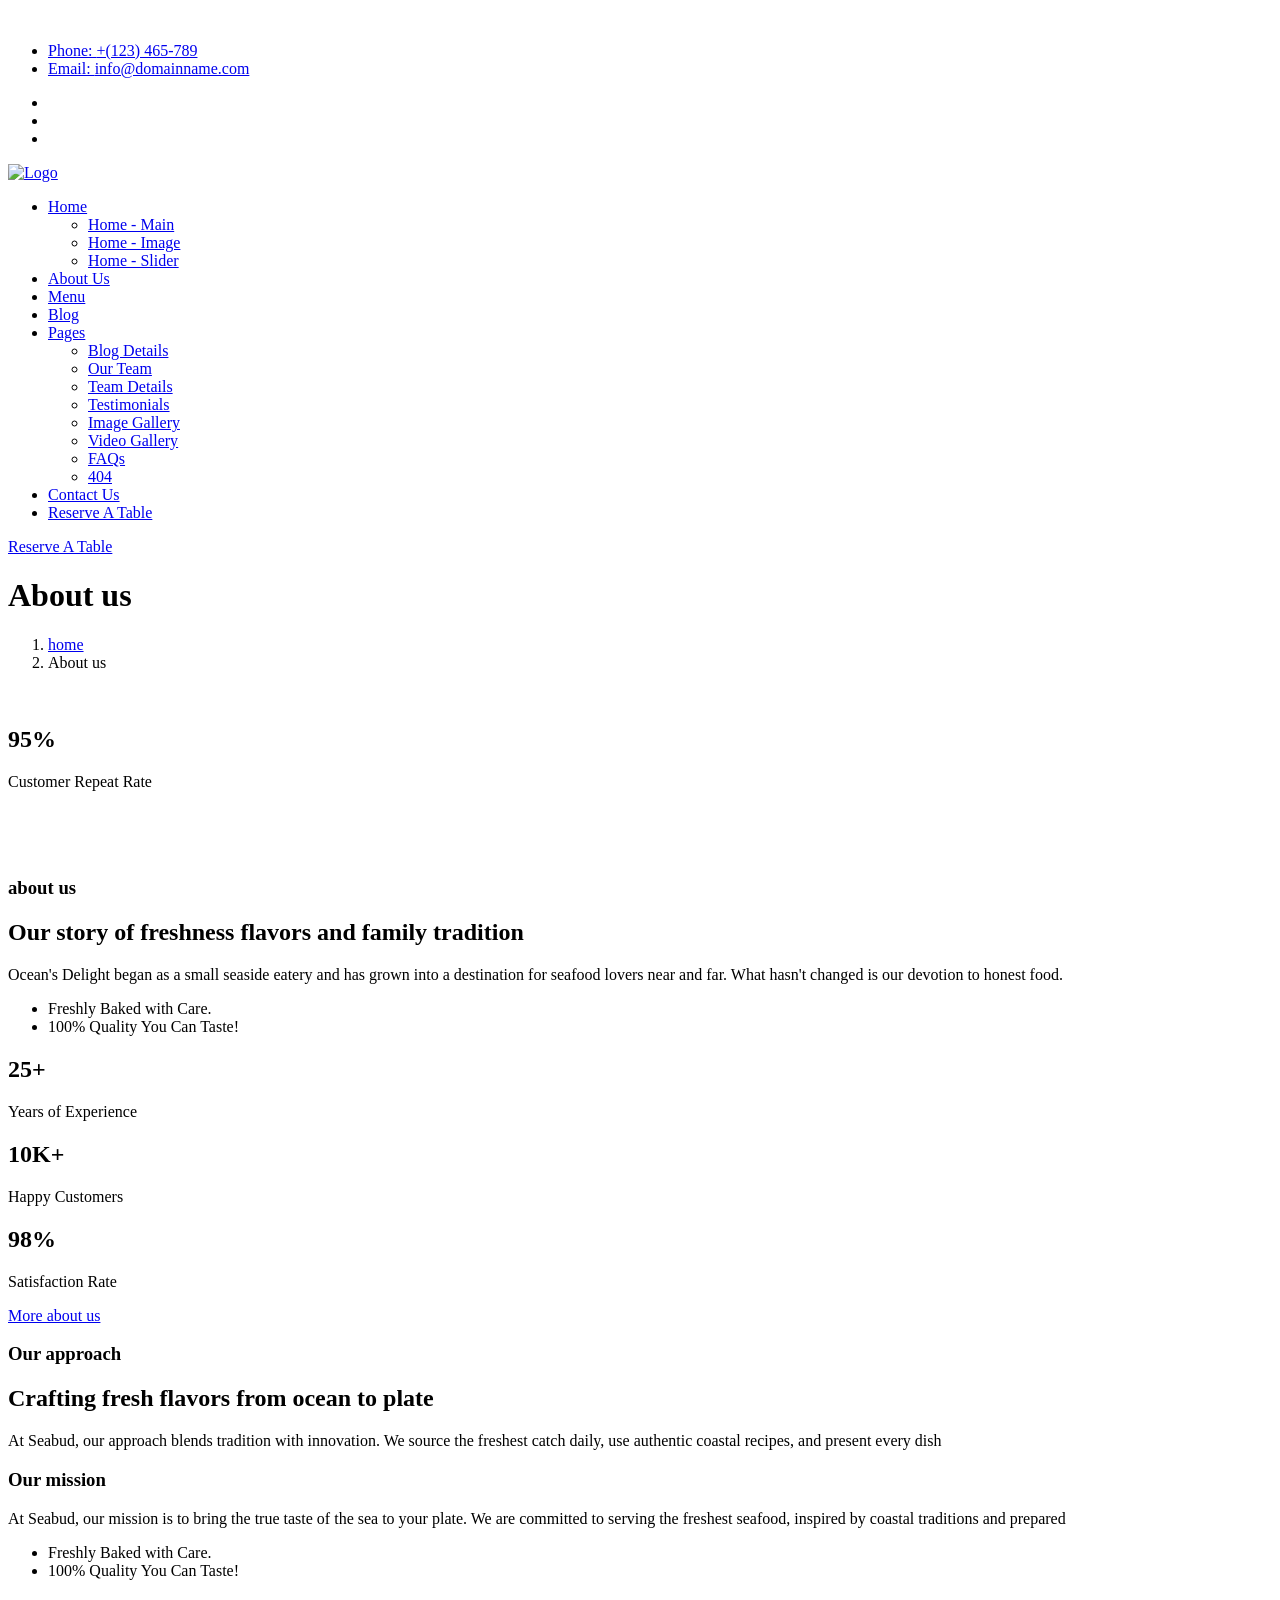
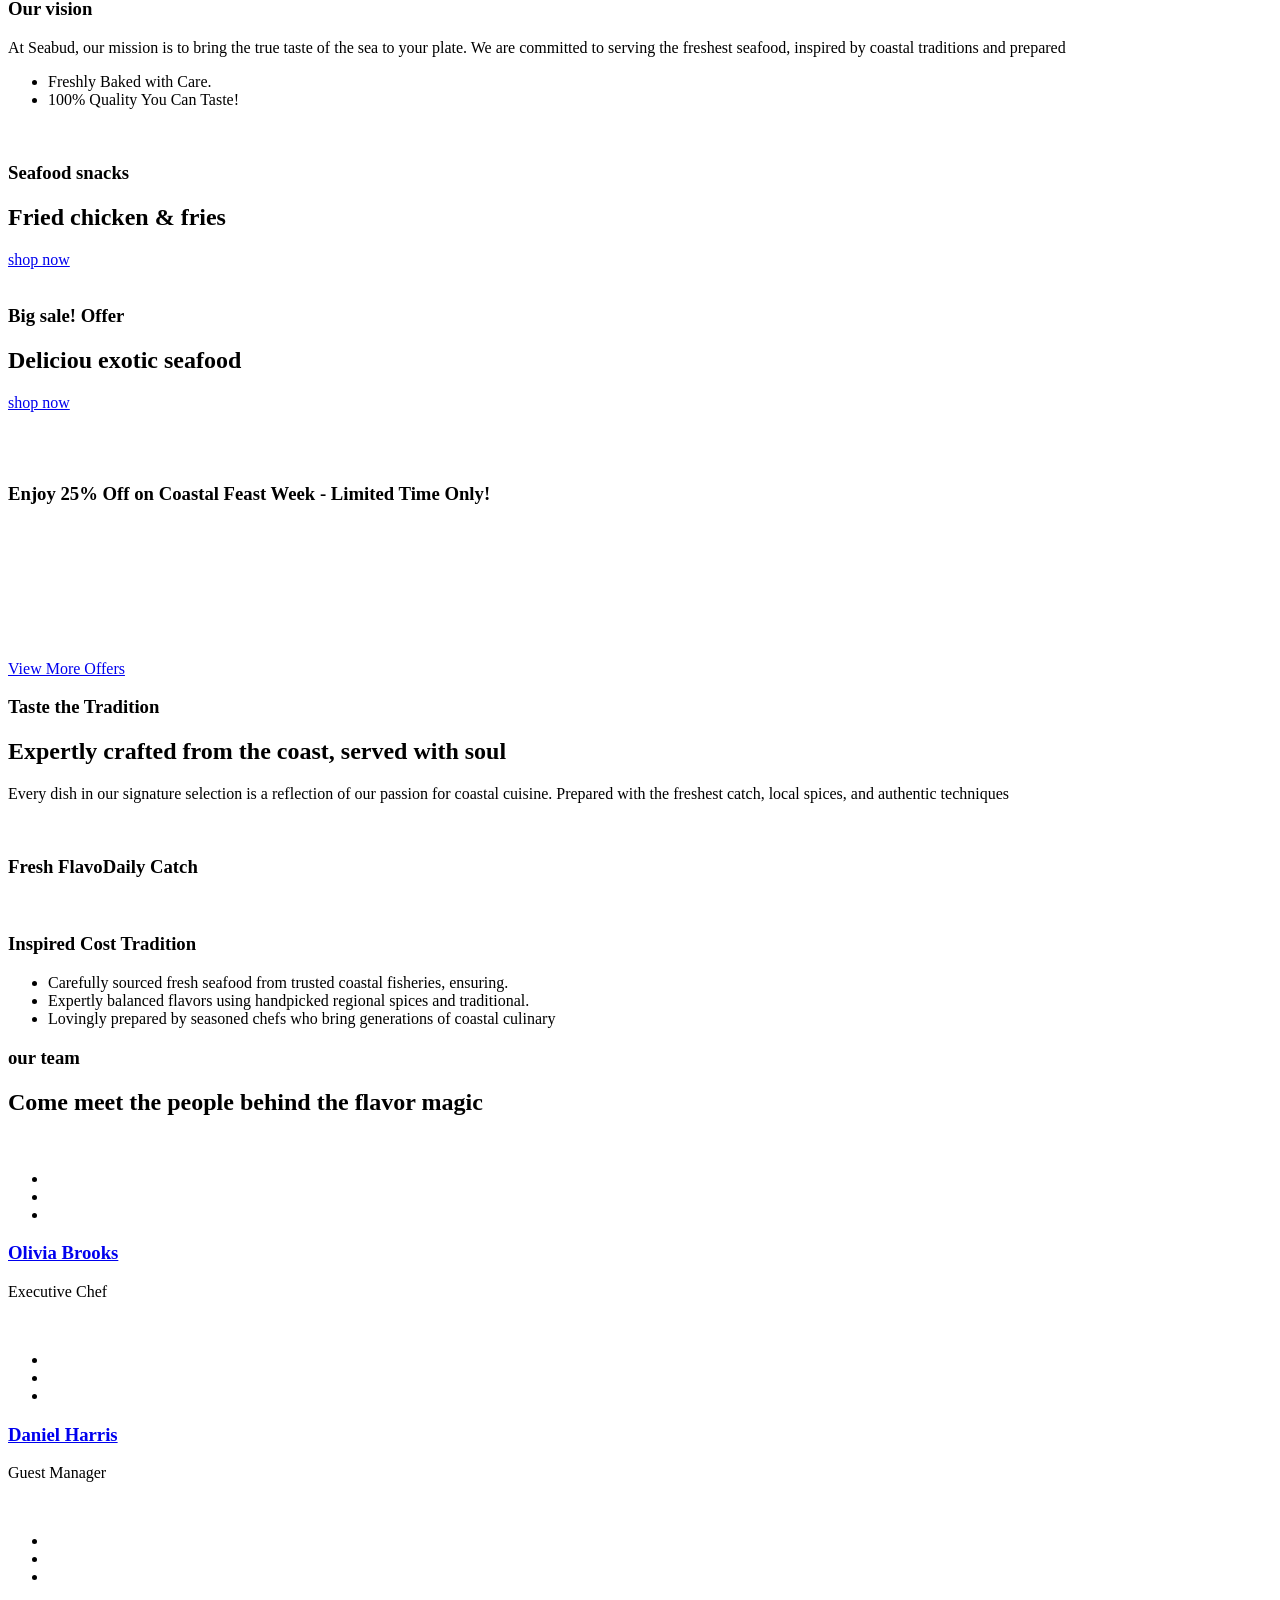
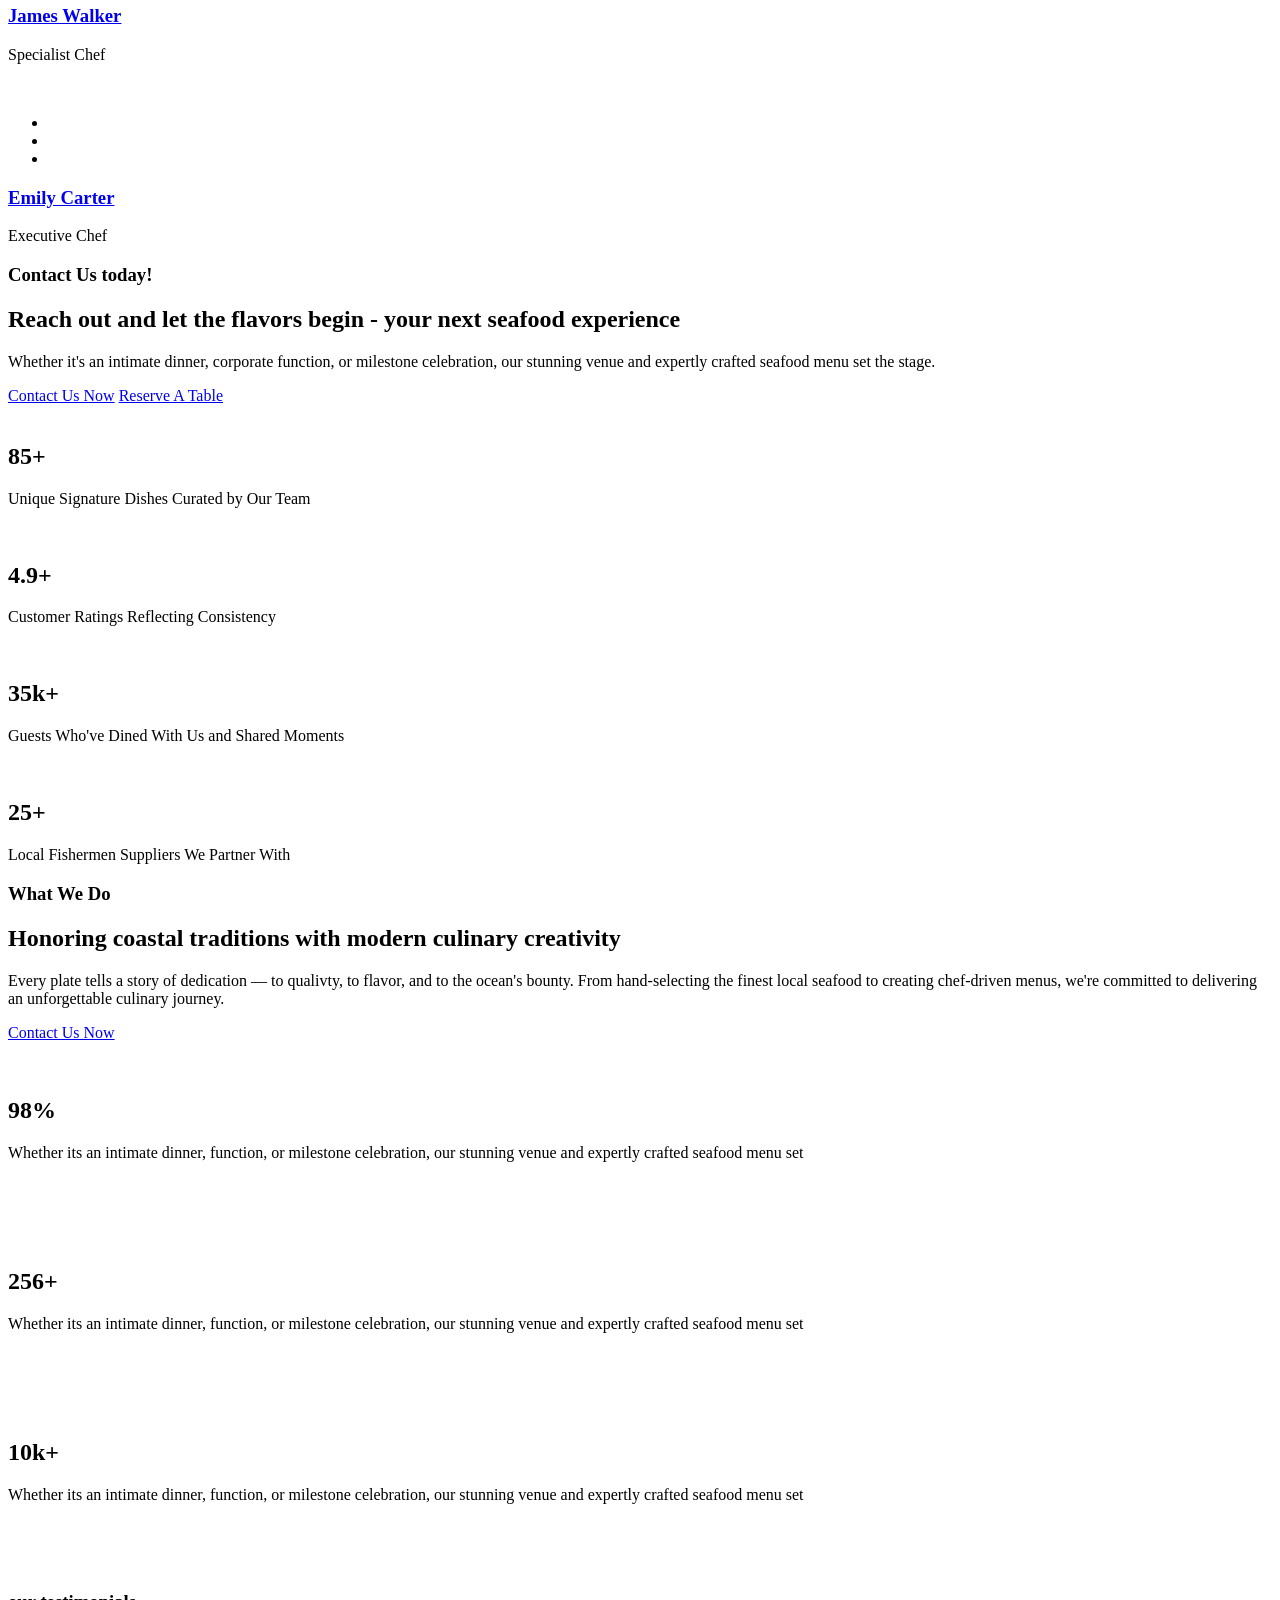
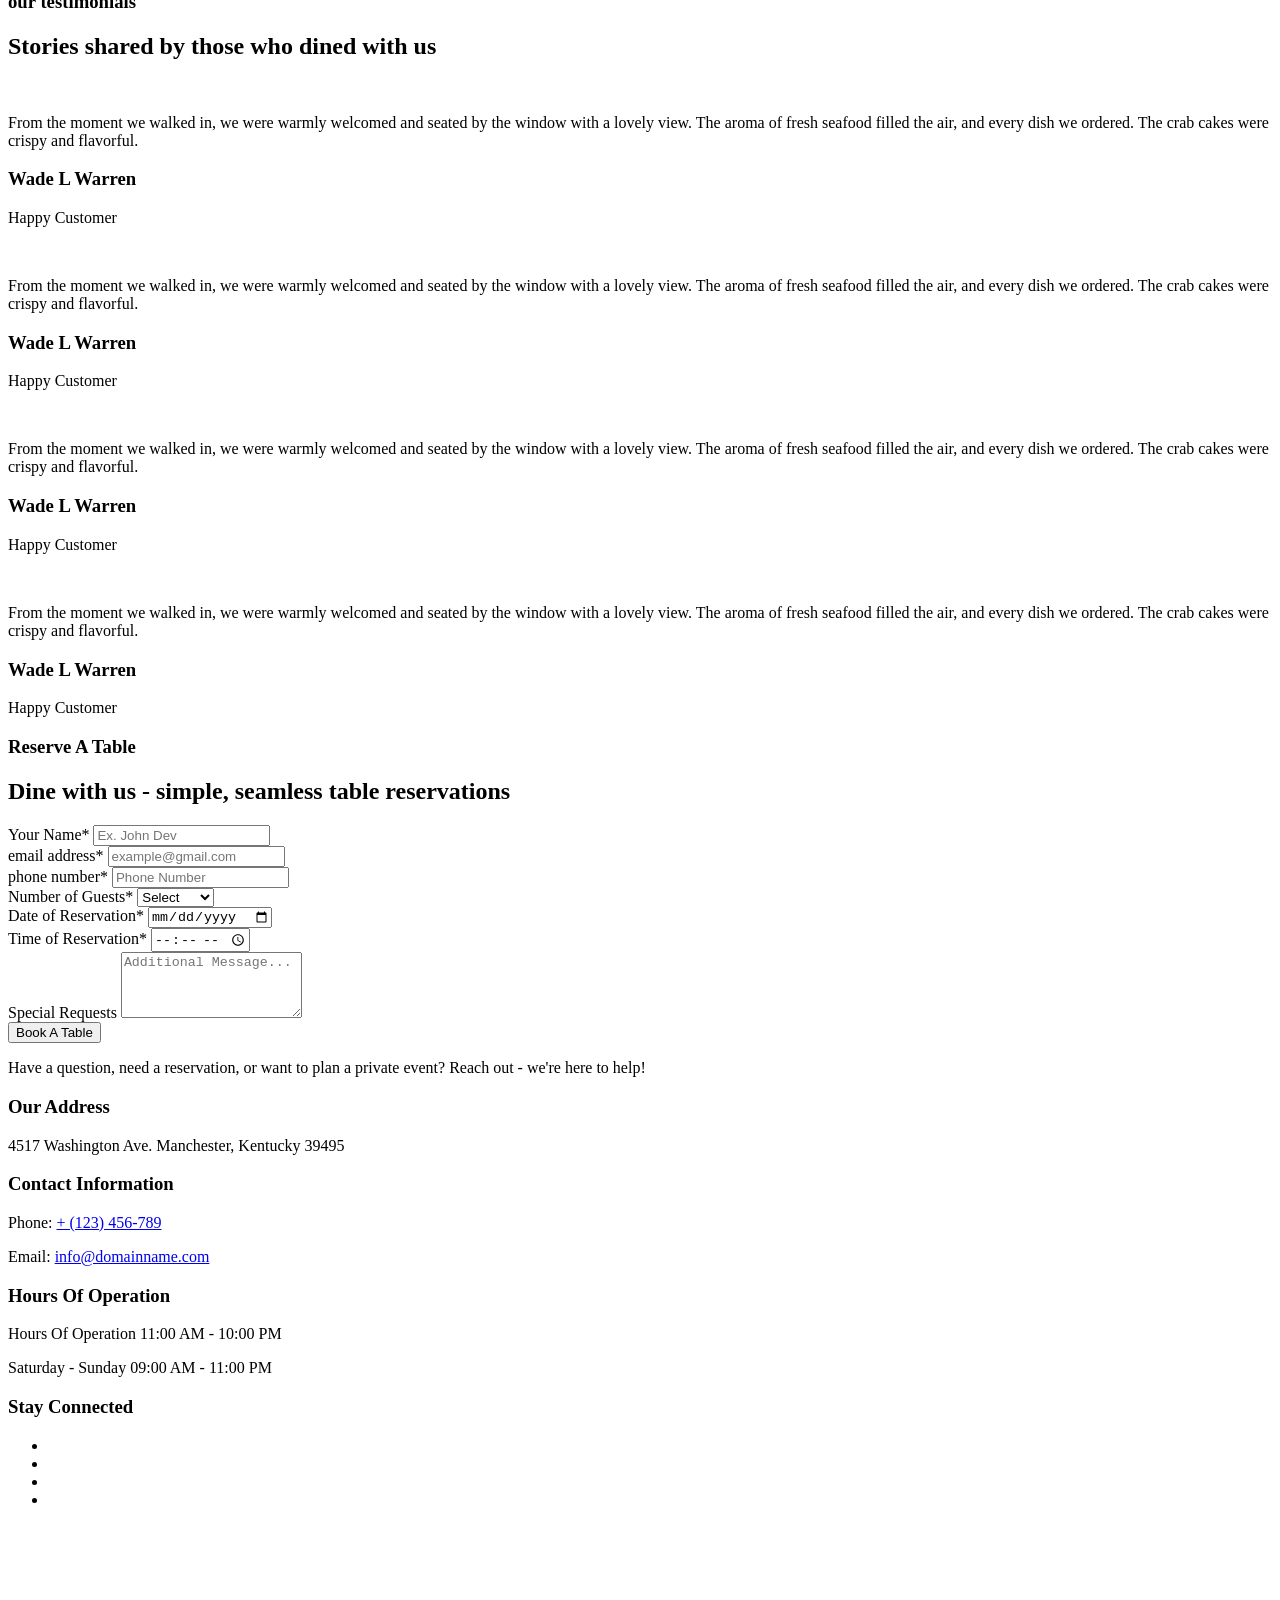
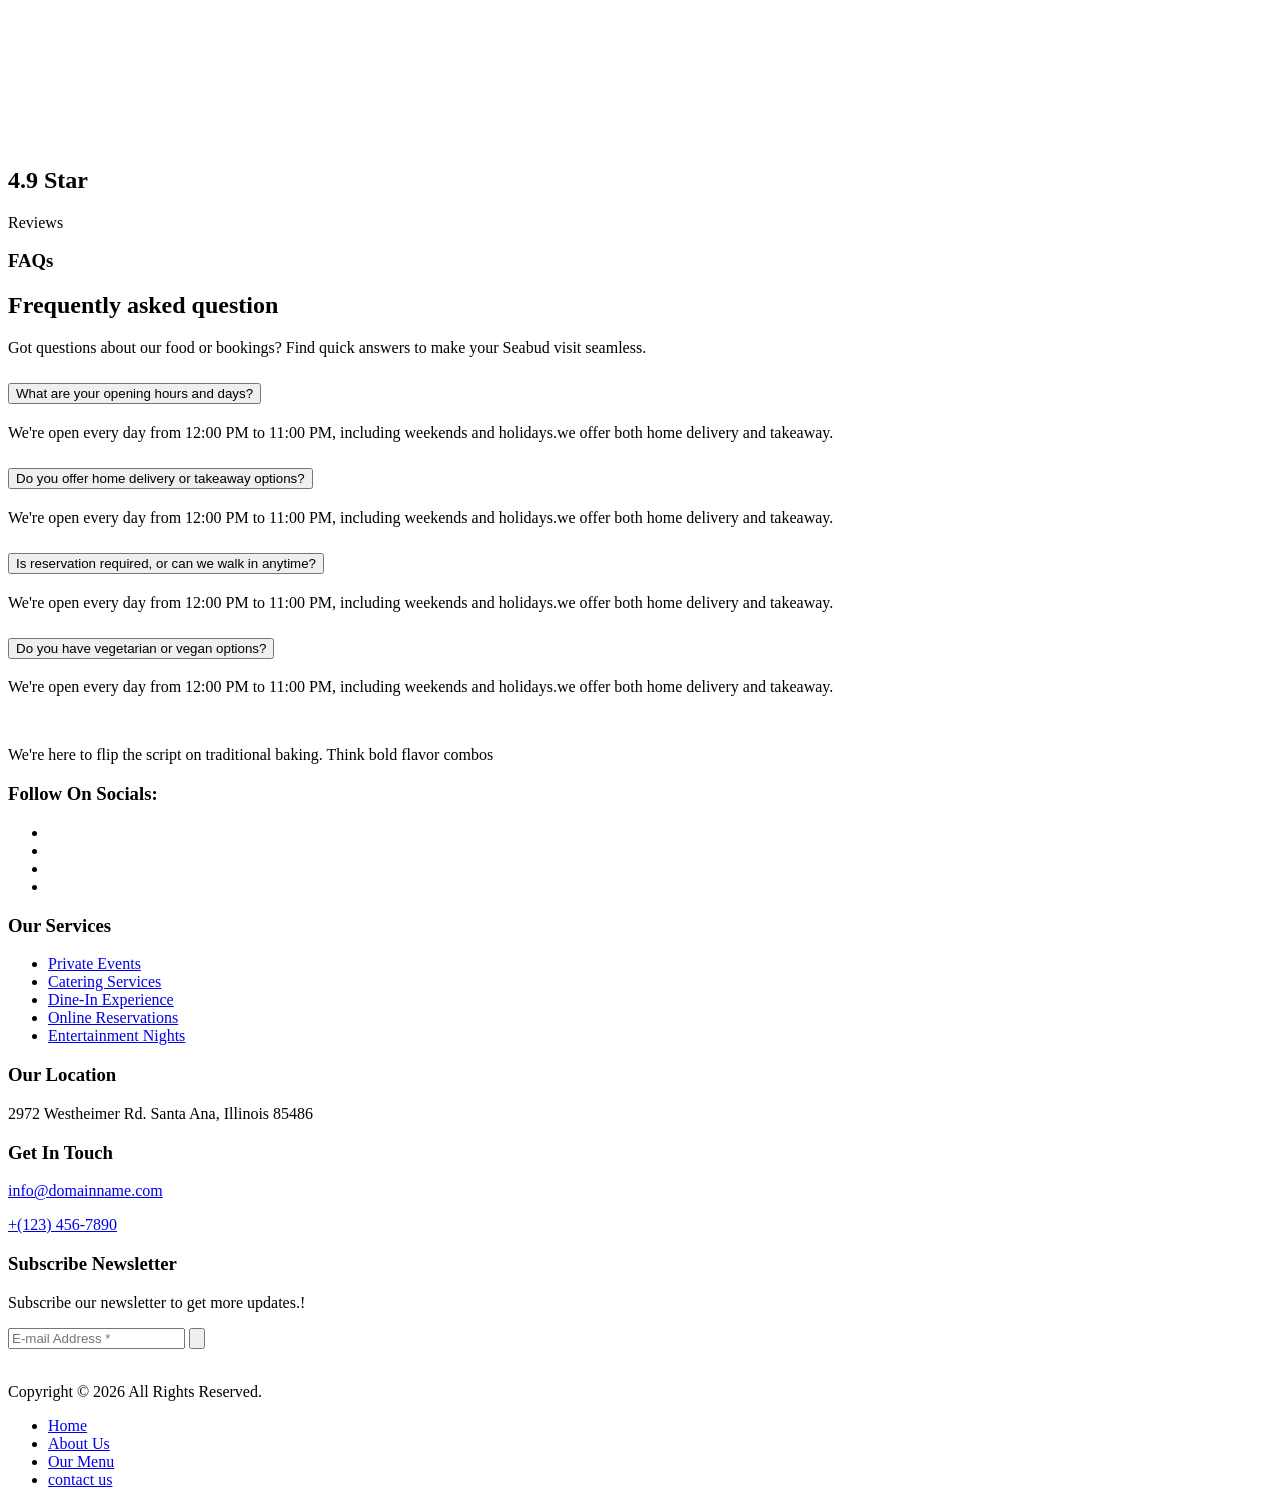
==== about.html @ 2bf87977 "Add files via upload" ====
<!DOCTYPE html>
<html lang="zxx">
<head>
	<!-- Meta -->
	<meta charset="utf-8">
	<meta http-equiv="X-UA-Compatible" content="IE=edge">
	<meta name="viewport" content="width=device-width, initial-scale=1.0, maximum-scale=1">
	<meta name="description" content="">
	<meta name="keywords" content="">
	<meta name="author" content="Awaiken">
	<!-- Page Title -->
    <title>Seabud - Seafood Restaurant</title>
	<!-- Favicon Icon -->
	<link rel="shortcut icon" type="image/x-icon" href="images/favicon.png">
	<!-- Google Fonts Css-->
	<link rel="preconnect" href="https://fonts.googleapis.com/">
    <link rel="preconnect" href="https://fonts.gstatic.com/" crossorigin>
    <link href="https://fonts.googleapis.com/css2?family=Bricolage+Grotesque:opsz,wght@12..96,200..800&amp;family=Manrope:wght@200..800&amp;display=swap" rel="stylesheet">
	<!-- Bootstrap Css -->
	<link href="css/bootstrap.min.css" rel="stylesheet" media="screen">
	<!-- SlickNav Css -->
	<link href="css/slicknav.min.css" rel="stylesheet">
	<!-- Swiper Css -->
	<link rel="stylesheet" href="css/swiper-bundle.min.css">
	<!-- Font Awesome Icon Css-->
	<link href="css/all.min.css" rel="stylesheet" media="screen">
	<!-- Animated Css -->
	<link href="css/animate.css" rel="stylesheet">
    <!-- Magnific Popup Core Css File -->
	<link rel="stylesheet" href="css/magnific-popup.css">
	<!-- Mouse Cursor Css File -->
	<link rel="stylesheet" href="css/mousecursor.css">
	<!-- Main Custom Css -->
	<link href="css/custom.css" rel="stylesheet" media="screen">
</head>
<body>

    <!-- Preloader Start -->
	<div class="preloader">
		<div class="loading-container">
			<div class="loading"></div>
			<div id="loading-icon"><img src="images/loader.svg" alt=""></div>
		</div>
	</div>
	<!-- Preloader End -->

    <!-- Header Start -->
	<header class="main-header">
        <!-- Topbar Section Start -->
        <div class="topbar">
            <div class="container">
                <div class="row align-items-center">
                    <div class="col-md-9">
                        <!-- Topbar Contact Information Start -->
                        <div class="topbar-contact-info">
                            <ul>
                                <li><a href="tel:123456789"><img src="images/icon-phone-accent.svg" alt=""><span>Phone: </span>+(123) 465-789</a></li>
                                <li><a href="mailto:info@domainname.com"><img src="images/icon-mail-accent.svg" alt=""><span>Email: </span>info@domainname.com</a></li>
                            </ul>
                        </div>
                        <!-- Topbar Contact Information End -->
                    </div>

                    <div class="col-md-3">
                        <!-- Topbar Social Links Start -->
                        <div class="topbar-social-links">
                            <ul>
                                <li><a href="#"><i class="fa-brands fa-instagram"></i></a></li>
                                <li><a href="#"><i class="fa-brands fa-facebook-f"></i></a></li>
                                <li><a href="#"><i class="fa-brands fa-dribbble"></i></a></li>
                            </ul>
                        </div>
                        <!-- Topbar Social Links End -->
                    </div>
                </div>
            </div>
        </div>
        <!-- Topbar Section End -->

		<div class="header-sticky">
			<nav class="navbar navbar-expand-lg">
				<div class="container">
					<!-- Logo Start -->
					<a class="navbar-brand" href="index.html">
						<img src="images/logo.svg" alt="Logo">
					</a>
					<!-- Logo End -->

					<!-- Main Menu Start -->
					<div class="collapse navbar-collapse main-menu">
                        <div class="nav-menu-wrapper">
                            <ul class="navbar-nav mr-auto" id="menu">
                                <li class="nav-item submenu"><a class="nav-link" href="index.html">Home</a>
                                    <ul>
                                        <li class="nav-item"><a class="nav-link" href="index-2.html">Home - Main</a></li>
                                        <li class="nav-item"><a class="nav-link" href="index-image.html">Home - Image</a></li>
                                        <li class="nav-item"><a class="nav-link" href="index-slider.html">Home - Slider</a></li>
                                    </ul>
                                </li>                                
                                <li class="nav-item"><a class="nav-link" href="about.html">About Us</a>
                                <li class="nav-item"><a class="nav-link" href="menu.html">Menu</a></li>
                                <li class="nav-item"><a class="nav-link" href="blog.html">Blog</a></li>
                                <li class="nav-item submenu"><a class="nav-link" href="#">Pages</a>
                                    <ul>                                        
                                        <li class="nav-item"><a class="nav-link" href="blog-single.html">Blog Details</a></li>
                                        <li class="nav-item"><a class="nav-link" href="team.html">Our Team</a></li>
                                        <li class="nav-item"><a class="nav-link" href="team-single.html">Team Details</a></li>
                                        <li class="nav-item"><a class="nav-link" href="testimonials.html">Testimonials</a></li>
                                        <li class="nav-item"><a class="nav-link" href="image-gallery.html">Image Gallery</a></li>
                                        <li class="nav-item"><a class="nav-link" href="video-gallery.html">Video Gallery</a></li>
                                        <li class="nav-item"><a class="nav-link" href="faqs.html">FAQs</a></li>
                                        <li class="nav-item"><a class="nav-link" href="404.html">404</a></li>
                                    </ul>
                                </li>
                                <li class="nav-item"><a class="nav-link" href="contact.html">Contact Us</a></li>
                                <li class="nav-item highlighted-menu"><a class="nav-link" href="reserve-table.html">Reserve A Table</a></li>
                            </ul>
                        </div>
                        
                        <!-- Header Btn Start -->
                        <div class="header-btn">
                            <a href="reserve-table.html" class="btn-default">Reserve A Table</a>
                        </div>
                        <!-- Header Btn End -->                      
					</div>
					<!-- Main Menu End -->
					<div class="navbar-toggle"></div>
				</div>
			</nav>
			<div class="responsive-menu"></div>
		</div>
	</header>
	<!-- Header End -->

    <!-- Page Header Start -->
    <div class="page-header parallaxie">
        <div class="container">
            <div class="row">
                <div class="col-lg-12">
                    <!-- Page Header Box Start -->
                    <div class="page-header-box">
                        <h1 class="text-anime-style-3" data-cursor="-opaque">About us</h1>                        
                        <nav class="wow fadeInUp">
                            <ol class="breadcrumb">
                                <li class="breadcrumb-item"><a href="index.html">home</a></li>
                                <li class="breadcrumb-item active" aria-current="page">About us</li>
                            </ol>
                        </nav>
                    </div>
                    <!-- Page Header Box End -->
                </div>
            </div>
        </div>
    </div>
    <!-- Page Header End -->
    
    <!-- About us Section Start -->
    <div class="about-us bg-section">
        <div class="container">
            <div class="row align-items-center">
                <div class="col-lg-6">
                    <!-- About Us Images Start -->
                    <div class="about-us-images">
                        <!-- About Image Box 1 Start -->
                        <div class="about-image-box-1">
                            <!-- About Image Start -->
                            <div class="about-image">
                                <figure class="image-anime reveal">
                                    <img src="images/about-us-image-1.jpg" alt="">
                                </figure>
                            </div>
                            <!-- About Image End -->

                            <!-- Customer Rate Box Start -->
                            <div class="customer-rate-box">
                                <h2><span class="counter">95</span>%</h2>
                                <p>Customer Repeat Rate</p>
                            </div>
                            <!-- Customer Rate Box End -->
                        </div>
                        <!-- About Image Box 1 End -->
                        
                        <!-- About Image Box 3 Start -->
                        <div class="about-image-box-2">
                            <!-- Contact Circle Start -->
                            <div class="contact-us-circle">
                                <a href="contact.html"><img src="images/contact-us-circle.svg" alt=""></a>
                            </div>
                            <!-- Contact Circle End -->

                            <!-- About Image Start -->
                            <div class="about-image">
                                <figure class="image-anime">
                                    <img src="images/about-us-image-2.jpg" alt="">
                                </figure>
                            </div>
                            <!-- About Image End -->
                        </div>
                        <!-- About Image Box 3 End -->
                    </div>
                    <!-- About Us Images End -->
                </div>

                <div class="col-lg-6">
                    <!-- About us Content Start -->
                    <div class="about-us-content">
                        <!-- Section Title Start -->
                        <div class="section-title">
                            <h3 class="wow fadeInUp">about us</h3>
                            <h2 class="text-anime-style-3" data-cursor="-opaque">Our story of freshness flavors and family tradition</h2>
                            <p class="wow fadeInUp" data-wow-delay="0.2s">Ocean's Delight began as a small seaside eatery and has grown into a destination for seafood lovers near and far. What hasn't changed is our devotion to honest food.</p>
                        </div>
                        <!-- Section Title End -->

                        <!-- About Body List Start -->
                        <div class="about-body-list wow fadeInUp" data-wow-delay="0.4s">
                            <ul>
                                <li>Freshly Baked with Care.</li>
                                <li>100% Quality You Can Taste!</li>
                            </ul>
                        </div>
                        <!-- About Body List End -->
                         
                        <!-- About Counter List Start -->
                        <div class="about-counter-list">
                            <!-- About Counter Item Start -->
                            <div class="about-counter-item">
                                <h2><span class="counter">25</span>+</h2>
                                <p>Years of Experience</p>
                            </div>
                            <!-- About Counter Item End -->
                            
                            <!-- About Counter Item Start -->
                            <div class="about-counter-item">
                                <h2><span class="counter">10</span>K+</h2>
                                <p>Happy Customers</p>
                            </div>
                            <!-- About Counter Item End -->

                            <!-- About Counter Item Start -->
                            <div class="about-counter-item">
                                <h2><span class="counter">98</span>%</h2>
                                <p>Satisfaction Rate</p>
                            </div>
                            <!-- About Counter Item End -->
                        </div>
                        <!-- About Counter List End -->
                        
                        <!-- About Button Start -->
                        <div class="about-btn wow fadeInUp" data-wow-delay="0.6s">
                            <a href="about.html" class="btn-default">More about us</a>
                        </div>
                        <!-- About Button End -->   
                    </div>
                    <!-- About us Content End -->
                </div>
            </div>
        </div>
    </div>
    <!-- About us Section End -->

    <!-- Our Approach Section Start -->
    <div class="our-approach bg-section light-section">
        <div class="container">
            <div class="row">
                <div class="col-lg-6">
                    <!-- Approach Content Start -->
                    <div class="approach-content">
                        <!-- Section Title Start -->
                        <div class="section-title">
                            <h3 class="wow fadeInUp">Our approach</h3>
                            <h2 class="text-anime-style-3" data-cursor="-opaque">Crafting fresh flavors from ocean to plate</h2>
                            <p class="wow fadeInUp" data-wow-delay="0.2s">At Seabud, our approach blends tradition with innovation. We source the freshest catch daily, use authentic coastal recipes, and present every dish</p>
                        </div>
                        <!-- Section Title End -->

                        <!-- Approach Body Start -->
                        <div class="approach-body">
                            <!-- Mission Vision Item Start -->
                            <div class="mission-vision-item wow fadeInUp" data-wow-delay="0.4s">
                                <!-- Mission Vision Content Start -->
                                <div class="mission-vision-content">
                                    <h3>Our mission</h3>
                                    <p>At Seabud, our mission is to bring the true taste of the sea to your plate. We are committed to serving the freshest seafood, inspired by coastal traditions and prepared</p>
                                </div>
                                <!-- Mission Vision Content End -->

                                <!-- Mission Vision List Start -->
                                <div class="mission-vision-list">
                                    <ul>
                                        <li>Freshly Baked with Care.</li>
                                        <li>100% Quality You Can Taste!</li>
                                    </ul>
                                </div>
                                <!-- Mission Vision List End -->
                            </div>
                            <!-- Mission Vision Item End -->

                            <!-- Mission Vision Item Start -->
                            <div class="mission-vision-item wow fadeInUp" data-wow-delay="0.6s">
                                <!-- Mission Vision Content Start -->
                                <div class="mission-vision-content">
                                    <h3>Our vision</h3>
                                    <p>At Seabud, our mission is to bring the true taste of the sea to your plate. We are committed to serving the freshest seafood, inspired by coastal traditions and prepared</p>
                                </div>
                                <!-- Mission Vision Content End -->

                                <!-- Mission Vision List Start -->
                                <div class="mission-vision-list">
                                    <ul>
                                        <li>Freshly Baked with Care.</li>
                                        <li>100% Quality You Can Taste!</li>
                                    </ul>
                                </div>
                                <!-- Mission Vision List End -->
                            </div>
                            <!-- Mission Vision Item End -->
                        </div>
                        <!-- Approach Body End -->
                    </div>
                    <!-- Approach Content End -->
                </div>

                <div class="col-lg-6">
                    <!-- Approach Image Start -->
                    <div class="approach-image">
                        <figure class="image-anime reveal">
                            <img src="images/approach-image.jpg" alt="">
                        </figure>
                    </div>
                    <!-- Approach Image End -->
                </div>
            </div>
        </div>
    </div>
    <!-- Our Approach Section End -->

    <!-- Best Food Section Start -->
    <div class="best-food bg-section">
        <div class="container">
            <div class="row">
                <div class="col-lg-6">
                    <!-- Best Food Item Start -->
                    <div class="best-food-item">
                        <div class="best-food-content">
                            <!-- Section Title Start -->
                            <div class="section-title">
                                <h3 class="wow fadeInUp">Seafood snacks</h3>
                                <h2 class="text-anime-style-3" data-cursor="-opaque">Fried chicken & fries</h2>
                            </div>
                            <!-- Section Title End -->

                            <!-- Best Food Button Start -->
                            <div class="best-food-btn wow fadeInUp" data-wow-delay="0.2s">
                                <a href="contact.html">shop now</a>
                            </div>
                            <!-- Best Food Button End -->
                        </div>
                        <div class="best-food-image">
                            <img src="images/best-food-img-1.png" alt="">
                        </div>
                    </div>
                    <!-- Best Food Item End -->
                </div>

                <div class="col-lg-6">
                    <!-- Best Food Item Start -->
                    <div class="best-food-item">
                        <div class="best-food-content">
                            <!-- Section Title Start -->
                            <div class="section-title">
                                <h3 class="wow fadeInUp">Big sale! Offer</h3>
                                <h2 class="text-anime-style-3" data-cursor="-opaque">Deliciou exotic seafood</h2>
                            </div>
                            <!-- Section Title End -->

                             <!-- Best Food Button Start -->
                             <div class="best-food-btn wow fadeInUp" data-wow-delay="0.2s">
                                <a href="contact.html">shop now</a>
                             </div>
                             <!-- Best Food Button End -->
                        </div>
                        <div class="best-food-image">
                            <img src="images/best-food-img-2.png" alt="">
                        </div>
                    </div>
                    <!-- Best Food Item End -->
                </div>
            </div>
        </div>
    </div>
    <!-- Best Food Section End -->

    <!-- Test Tradition Section Start -->
    <div class="test-tradition dark-section bg-section">
        <div class="container">
            <div class="row">
                <div class="col-lg-6">
                    <!-- Test Tradition Image Box Start -->
                    <div class="test-tradition-image-box">
                        <div class="test-tradition-image">
                            <figure class="image-anime">
                                <img src="images/test-tradition-image.jpg" alt="">
                            </figure>
                        </div>

                        <!-- Test Tradition Cta Box Start -->
                        <div class="test-tradition-cta-box wow fadeInUp">
                            <div class="test-tradition-cta-header">
                                <h3>Enjoy 25% Off on Coastal Feast Week - Limited Time Only!</h3>
                            </div>
                            <div class="test-tradition-cta-body">
                                <!-- Review Images Start -->
                                <div class="review-images">
                                    <div class="review-image">
                                        <figure class="image-anime">
                                            <img src="images/author-1.jpg" alt="">
                                        </figure>
                                    </div>
                                    <div class="review-image">
                                        <figure class="image-anime">
                                            <img src="images/author-2.jpg" alt="">
                                        </figure>
                                    </div>
                                    <div class="review-image">
                                        <figure class="image-anime">
                                            <img src="images/author-3.jpg" alt="">
                                        </figure>
                                    </div>
                                    <div class="review-image">
                                        <figure class="image-anime">
                                            <img src="images/author-4.jpg" alt="">
                                        </figure>
                                    </div>
                                </div>
                                <!-- Review Images End -->

                                <!-- Test Tradition Cta Button Start -->
                                <div class="test-tradition-cta-btn">
                                    <a href="contact.html">View More Offers</a>
                                </div>
                                <!-- Test Tradition Cta Button End -->
                            </div>
                        </div>
                        <!-- Test Tradition Cta Box End -->
                    </div>
                    <!-- Test Tradition Image Box End -->
                </div>
                <div class="col-lg-6">
                    <!-- Test Tradition Content Start -->
                    <div class="test-tradition-content">
                        <!-- Section Title Start -->
                        <div class="section-title">
                            <h3 class="wow fadeInUp">Taste the Tradition</h3>
                            <h2 class="text-anime-style-3" data-cursor="-opaque">Expertly crafted from the coast, served with soul</h2>
                            <p class="wow fadeInUp" data-wow-delay="0.2s">Every dish in our signature selection is a reflection of our passion for coastal cuisine. Prepared with the freshest catch, local spices, and authentic techniques</p>
                        </div>
                        <!-- Section Title End -->

                        <!-- Test Tradition Body Start -->
                        <div class="test-tradition-body wow fadeInUp" data-wow-delay="0.4s">
                            <!-- Test Tradition Body Item Start -->    
                            <div class="test-tradition-body-item">
                                <div class="icon-box">
                                    <img src="images/icon-test-tradition-body-1.svg" alt="">
                                </div>
                                <div class="test-tradition-item-content">
                                    <h3>Fresh FlavoDaily Catch</h3>
                                </div>
                            </div>
                            <!-- Test Tradition Body Item End -->    

                            <!-- Test Tradition Body Item Start -->    
                            <div class="test-tradition-body-item">
                                <div class="icon-box">
                                    <img src="images/icon-test-tradition-body-2.svg" alt="">
                                </div>
                                <div class="test-tradition-item-content">
                                    <h3>Inspired Cost Tradition</h3>
                                </div>
                            </div>
                            <!-- Test Tradition Body Item End -->    
                        </div>
                        <!-- Test Tradition Body End -->

                        <!-- Test Tradition List Start -->
                        <div class="test-tradition-list wow fadeInUp" data-wow-delay="0.6s">
                            <ul>
                                <li>Carefully sourced fresh seafood from trusted coastal fisheries, ensuring.</li>
                                <li>Expertly balanced flavors using handpicked regional spices and traditional.</li>
                                <li>Lovingly prepared by seasoned chefs who bring generations of coastal culinary</li>
                            </ul>
                        </div>
                        <!-- Test Tradition List End -->
                    </div>
                    <!-- Test Tradition Content End -->
                </div>
            </div>
        </div>
    </div>
    <!-- Test Tradition Section End -->

    <!-- Our Team Section Start -->
    <div class="our-team bg-section">
        <div class="container">
            <div class="row section-row">
                <div class="col-lg-12">
                    <!-- Section Title Start -->
                    <div class="section-title section-title-center">
                        <h3 class="wow fadeInUp">our team</h3>
                        <h2 class="text-anime-style-3" data-cursor="-opaque">Come meet the people behind the flavor magic</h2>
                    </div>
                    <!-- Section Title End -->
                </div>
            </div>

            <div class="row">
                <div class="col-lg-3 col-md-6">
                    <!-- Team Member Item Start -->
                    <div class="team-item wow fadeInUp">
                        <!-- Team Image Start -->
                        <div class="team-image">
                            <a href="team-single.html" data-cursor-text="View">
                                <figure class="image-anime">
                                    <img src="images/team-1.jpg" alt="">
                                </figure>
                            </a>
                
                            <!-- Team Social Icon Start -->
                            <div class="team-social-icon">
                                <ul>
                                    <li><a href="#"><i class="fa-brands fa-pinterest-p"></i></a></li>
                                    <li><a href="#"><i class="fa-brands fa-x-twitter"></i></a></li>
                                    <li><a href="#"><i class="fa-brands fa-facebook-f"></i></a></li>
                                </ul>
                            </div>
                            <!-- Team Social Icon End -->
                        </div>
                        <!-- Team Image End -->
                
                        <!-- Team Content Start -->
                        <div class="team-content">
                            <h3><a href="team-single.html">Olivia Brooks</a></h3>
                            <p>Executive Chef</p>
                        </div>
                        <!-- Team Content End -->
                    </div>
                    <!-- Team Member Item End -->
                </div>
                
                <div class="col-lg-3 col-md-6">
                    <!-- Team Member Item Start -->
                    <div class="team-item wow fadeInUp" data-wow-delay="0.2s">
                        <!-- Team Image Start -->
                        <div class="team-image">
                            <a href="team-single.html" data-cursor-text="View">
                                <figure class="image-anime">
                                    <img src="images/team-2.jpg" alt="">
                                </figure>
                            </a>
                
                            <!-- Team Social Icon Start -->
                            <div class="team-social-icon">
                                <ul>
                                    <li><a href="#"><i class="fa-brands fa-pinterest-p"></i></a></li>
                                    <li><a href="#"><i class="fa-brands fa-x-twitter"></i></a></li>
                                    <li><a href="#"><i class="fa-brands fa-facebook-f"></i></a></li>
                                </ul>
                            </div>
                            <!-- Team Social Icon End -->
                        </div>
                        <!-- Team Image End -->
                
                        <!-- Team Content Start -->
                        <div class="team-content">
                            <h3><a href="team-single.html">Daniel Harris</a></h3>
                            <p>Guest Manager</p>
                        </div>
                        <!-- Team Content End -->
                    </div>
                    <!-- Team Member Item End -->
                </div>
                
                <div class="col-lg-3 col-md-6">
                    <!-- Team Member Item Start -->
                    <div class="team-item wow fadeInUp" data-wow-delay="0.4s">
                        <!-- Team Image Start -->
                        <div class="team-image">
                            <a href="team-single.html" data-cursor-text="View">
                                <figure class="image-anime">
                                    <img src="images/team-3.jpg" alt="">
                                </figure>
                            </a>
                
                            <!-- Team Social Icon Start -->
                            <div class="team-social-icon">
                                <ul>
                                    <li><a href="#"><i class="fa-brands fa-pinterest-p"></i></a></li>
                                    <li><a href="#"><i class="fa-brands fa-x-twitter"></i></a></li>
                                    <li><a href="#"><i class="fa-brands fa-facebook-f"></i></a></li>
                                </ul>
                            </div>
                            <!-- Team Social Icon End -->
                        </div>
                        <!-- Team Image End -->
                
                        <!-- Team Content Start -->
                        <div class="team-content">
                            <h3><a href="team-single.html">James Walker</a></h3>
                            <p>Specialist Chef</p>
                        </div>
                        <!-- Team Content End -->
                    </div>
                    <!-- Team Member Item End -->
                </div>
                
                <div class="col-lg-3 col-md-6">
                    <!-- Team Member Item Start -->
                    <div class="team-item wow fadeInUp" data-wow-delay="0.6s">
                        <!-- Team Image Start -->
                        <div class="team-image">
                            <a href="team-single.html" data-cursor-text="View">
                                <figure class="image-anime">
                                    <img src="images/team-4.jpg" alt="">
                                </figure>
                            </a>
                
                            <!-- Team Social Icon Start -->
                            <div class="team-social-icon">
                                <ul>
                                    <li><a href="#"><i class="fa-brands fa-pinterest-p"></i></a></li>
                                    <li><a href="#"><i class="fa-brands fa-x-twitter"></i></a></li>
                                    <li><a href="#"><i class="fa-brands fa-facebook-f"></i></a></li>
                                </ul>
                            </div>
                            <!-- Team Social Icon End -->
                        </div>
                        <!-- Team Image End -->
                
                        <!-- Team Content Start -->
                        <div class="team-content">
                            <h3><a href="team-single.html">Emily Carter</a></h3>
                            <p>Executive Chef</p>
                        </div>
                        <!-- Team Content End -->
                    </div>
                    <!-- Team Member Item End -->
                </div>
            </div>
        </div>
    </div>
    <!-- Our Team Section End -->

    <!-- Call To Action Box Start -->
    <div class="cta-box bg-section dark-section parallaxie">
        <div class="container">
            <div class="row">
                <div class="col-lg-12">
                    <div class="cta-box-content">
                        <!-- Section Title Start -->
                        <div class="section-title section-title-center">
                            <h3 class="wow fadeInUp">Contact Us today!</h3>
                            <h2 class="text-anime-style-3" data-cursor="-opaque">Reach out and let the flavors begin - your next seafood experience</h2>
                            <p class="wow fadeInUp" data-wow-delay="0.2s">Whether it's an intimate dinner, corporate function, or milestone celebration, our stunning venue and expertly crafted seafood menu set the stage.</p>
                        </div>
                        <!-- Section Title End -->

                        <!-- Cta Button Start -->
                        <div class="cta-btn wow fadeInUp" data-wow-delay="0.4s">
                            <a href="contact.html" class="btn-default btn-highlighted">Contact Us Now</a>
                            <a href="reserve-table.html" class="btn-default btn-dark">Reserve A Table</a>
                        </div>
                        <!-- Cta Button End -->
                    </div>
                </div>

                <div class="col-lg-12">
                    <!-- Cta Counter List Start -->
                    <div class="cta-counter-list">
                        <!-- CTA Counter Item Start -->
                        <div class="cta-counter-item">
                            <div class="icon-box">
                                <img src="images/icon-cta-counter-1.svg" alt="">
                            </div>
                            <div class="cta-counter-content">
                                <h2><span class="counter">85</span>+</h2>
                                <p>Unique Signature Dishes Curated by Our Team</p>
                            </div>
                        </div>
                        <!-- CTA Counter Item End -->

                        <!-- CTA Counter Item Start -->
                        <div class="cta-counter-item">
                            <div class="icon-box">
                                <img src="images/icon-cta-counter-2.svg" alt="">
                            </div>
                            <div class="cta-counter-content">
                                <h2><span class="counter">4.9</span>+</h2>
                                <p>Customer Ratings Reflecting Consistency</p>
                            </div>
                        </div>
                        <!-- CTA Counter Item End -->

                        <!-- CTA Counter Item Start -->
                        <div class="cta-counter-item">
                            <div class="icon-box">
                                <img src="images/icon-cta-counter-3.svg" alt="">
                            </div>
                            <div class="cta-counter-content">
                                <h2><span class="counter">35</span>k+</h2>
                                <p>Guests Who've Dined With Us and Shared Moments</p>
                            </div>
                        </div>
                        <!-- CTA Counter Item End -->

                        <!-- CTA Counter Item Start -->
                        <div class="cta-counter-item">
                            <div class="icon-box">
                                <img src="images/icon-cta-counter-4.svg" alt="">
                            </div>
                            <div class="cta-counter-content">
                                <h2><span class="counter">25</span>+</h2>
                                <p>Local Fishermen Suppliers We Partner With</p>
                            </div>
                        </div>
                        <!-- CTA Counter Item End -->
                    </div>
                    <!-- Cta Counter List End -->
                </div>
            </div>
        </div>
    </div>
    <!-- Call To Action Box End -->

    <!-- What We Do Section Start -->
    <div class="what-we-do bg-section">
        <div class="container">
            <div class="row section-row align-items-center">
                <div class="col-lg-6">
                    <!-- Section Title Start -->
                    <div class="section-title">
                        <h3 class="wow fadeInUp">What We Do</h3>
                        <h2 class="text-anime-style-3" data-cursor="-opaque">Honoring coastal traditions with modern culinary creativity</h2>
                    </div>
                    <!-- Section Title End -->
                </div>

                <div class="col-lg-6">
                    <!-- Section Content Button Start -->
                    <div class="section-content-btn">
                        <!-- Section Title Content Start -->
                        <div class="section-title-content wow fadeInUp" data-wow-delay="0.2s">
                            <p>Every plate tells a story of dedication — to qualivty, to flavor, and to the ocean's bounty. From hand-selecting the finest local seafood to creating chef-driven menus, we're committed to delivering an unforgettable culinary journey.</p>
                        </div>
                        <!-- Section Title Content End -->
    
                        <!-- Section Button Start -->
                        <div class="section-btn wow fadeInUp" data-wow-delay="0.4s">
                            <a href="contact.html" class="btn-default">Contact Us Now</a>
                        </div>
                        <!-- Section Button End -->
                    </div>   
                    <!-- Section Content Button End -->
                </div>
            </div>

            <div class="row">
                <div class="col-lg-12">
                    <!-- What We List Start -->
                    <div class="what-we-list">
                        <!-- What We Item Start -->
                        <div class="what-we-item">
                            <!-- What We Content Start -->
                            <div class="whay-we-content">
                                <div class="what-we-header">
                                    <div class="icon-box">
                                        <img src="images/icon-what-we-1.svg" alt="">
                                    </div>
                                    <div class="what-we-btn">
                                        <a href="contact.html"><img src="images/arrow-white.svg" alt=""></a>
                                    </div>
                                </div>

                                <div class="what-we-body">
                                    <h2><span class="counter">98</span>%</h2>
                                    <p>Whether its an intimate dinner, function, or milestone celebration, our stunning venue and expertly crafted seafood menu set</p>
                                </div>
                            </div>
                            <!-- What We Content End -->

                            <!-- What We Image Start -->
                            <div class="what-we-img">
                                <figure class="image-anime reveal">
                                    <img src="images/what-we-img-1.jpg" alt="">
                                </figure>
                            </div>
                            <!-- What We Image End -->
                        </div>
                        <!-- What We Item End -->

                        <!-- What We Item Start -->
                        <div class="what-we-item">
                            <!-- What We Content Start -->
                            <div class="whay-we-content">
                                <div class="what-we-header">
                                    <div class="icon-box">
                                        <img src="images/icon-what-we-2.svg" alt="">
                                    </div>
                                    <div class="what-we-btn">
                                        <a href="contact.html"><img src="images/arrow-accent.svg" alt=""></a>
                                    </div>
                                </div>

                                <div class="what-we-body">
                                    <h2><span class="counter">256</span>+</h2>
                                    <p>Whether its an intimate dinner, function, or milestone celebration, our stunning venue and expertly crafted seafood menu set</p>
                                </div>
                            </div>
                            <!-- What We Content End -->

                            <!-- What We Image Start -->
                            <div class="what-we-img">
                                <figure class="image-anime reveal">
                                    <img src="images/what-we-img-2.jpg" alt="">
                                </figure>
                            </div>
                            <!-- What We Image End -->
                        </div>
                        <!-- What We Item End -->

                        <!-- What We Item Start -->
                        <div class="what-we-item">
                            <!-- What We Content Start -->
                            <div class="whay-we-content">
                                <div class="what-we-header">
                                    <div class="icon-box">
                                        <img src="images/icon-what-we-3.svg" alt="">
                                    </div>
                                    <div class="what-we-btn">
                                        <a href="contact.html"><img src="images/arrow-accent.svg" alt=""></a>
                                    </div>
                                </div>

                                <div class="what-we-body">
                                    <h2><span class="counter">10</span>k+</h2>
                                    <p>Whether its an intimate dinner, function, or milestone celebration, our stunning venue and expertly crafted seafood menu set</p>
                                </div>
                            </div>
                            <!-- What We Content End -->

                            <!-- What We Image Start -->
                            <div class="what-we-img">
                                <figure class="image-anime reveal">
                                    <img src="images/what-we-img-3.jpg" alt="">
                                </figure>
                            </div>
                            <!-- What We Image End -->
                        </div>
                        <!-- What We Item End -->
                    </div>
                    <!-- What We List End -->
                </div>
            </div>
        </div>
    </div>
    <!-- What We Do Section End -->

    <!-- Our Testimonials Section Start -->
    <div class="our-testimonials bg-section dark-section">
        <div class="container-fluid">
            <div class="row no-gutters">
                <div class="col-lg-6">
                    <!-- Testimonials Image Start -->
                    <div class="testimonials-image">
                        <figure class="image-anime">
                            <img src="images/testimonials-image.jpg" alt="">
                        </figure>
                    </div>
                    <!-- Testimonials Image End -->
                </div>

                <div class="col-lg-6">
                    <!-- Testimonial Content Start -->
                    <div class="testimonials-content">
                        <!-- Section Title Start -->
                        <div class="section-title">
                            <h3 class="wow fadeInUp">our testimonials</h3>
                            <h2 class="text-anime-style-3" data-cursor="-opaque">Stories shared by those who dined with us</h2>
                        </div>
                        <!-- Section Title End -->

                        <!-- Testimonial Slider Start -->
                        <div class="testimonial-slider">
                            <div class="swiper">
                                <div class="swiper-wrapper" data-cursor-text="Drag">
                                    <!-- Testimonial Slide Start -->
                                    <div class="swiper-slide">
                                        <div class="testimonial-item">
                                            <div class="testimonial-quote">
                                                <img src="images/testimonial-quote.svg" alt="">
                                            </div>
                                            <div class="testimonial-content">
                                                <p>From the moment we walked in, we were warmly welcomed and seated by the window with a lovely view. The aroma of fresh seafood filled the air, and every dish we ordered. The crab cakes were crispy and flavorful.</p>
                                            </div>
                                            <div class="testimonial-author">
                                                <div class="author-content">
                                                    <h3>Wade L Warren</h3>
                                                    <p>Happy Customer</p>
                                                </div>
                                            </div>
                                        </div>
                                    </div>
                                    <!-- Testimonial Slide End -->
                                    
                                    <!-- Testimonial Slide Start -->
                                    <div class="swiper-slide">
                                        <div class="testimonial-item">
                                            <div class="testimonial-quote">
                                                <img src="images/testimonial-quote.svg" alt="">
                                            </div>
                                            <div class="testimonial-content">
                                                <p>From the moment we walked in, we were warmly welcomed and seated by the window with a lovely view. The aroma of fresh seafood filled the air, and every dish we ordered. The crab cakes were crispy and flavorful.</p>
                                            </div>
                                            <div class="testimonial-author">
                                                <div class="author-content">
                                                    <h3>Wade L Warren</h3>
                                                    <p>Happy Customer</p>
                                                </div>
                                            </div>
                                        </div>
                                    </div>
                                    <!-- Testimonial Slide End -->
                                    
                                    <!-- Testimonial Slide Start -->
                                    <div class="swiper-slide">
                                        <div class="testimonial-item">
                                            <div class="testimonial-quote">
                                                <img src="images/testimonial-quote.svg" alt="">
                                            </div>
                                            <div class="testimonial-content">
                                                <p>From the moment we walked in, we were warmly welcomed and seated by the window with a lovely view. The aroma of fresh seafood filled the air, and every dish we ordered. The crab cakes were crispy and flavorful.</p>
                                            </div>
                                            <div class="testimonial-author">
                                                <div class="author-content">
                                                    <h3>Wade L Warren</h3>
                                                    <p>Happy Customer</p>
                                                </div>
                                            </div>
                                        </div>
                                    </div>
                                    <!-- Testimonial Slide End -->
                                    
                                    <!-- Testimonial Slide Start -->
                                    <div class="swiper-slide">
                                        <div class="testimonial-item">
                                            <div class="testimonial-quote">
                                                <img src="images/testimonial-quote.svg" alt="">
                                            </div>
                                            <div class="testimonial-content">
                                                <p>From the moment we walked in, we were warmly welcomed and seated by the window with a lovely view. The aroma of fresh seafood filled the air, and every dish we ordered. The crab cakes were crispy and flavorful.</p>
                                            </div>
                                            <div class="testimonial-author">
                                                <div class="author-content">
                                                    <h3>Wade L Warren</h3>
                                                    <p>Happy Customer</p>
                                                </div>
                                            </div>
                                        </div>
                                    </div>
                                    <!-- Testimonial Slide End -->
                                </div>
                                <div class="testimonial-pagination"></div>
                            </div>
                        </div>
                        <!-- Testimonial Slider End -->
                    </div>
                    <!-- Testimonial Content End -->
                </div>
            </div>
        </div>
    </div>
    <!-- Our Testimonials Section End -->

    <!-- Reserve Table Section Start -->
    <div class="reserve-table bg-section light-section">
        <div class="container">
            <div class="row section-row">
                <div class="col-lg-12">
                    <!-- Section Title Start -->
                    <div class="section-title section-title-center">
                        <h3 class="wow fadeInUp">Reserve A Table</h3>
                        <h2 class="text-anime-style-3" data-cursor="-opaque">Dine with us - simple, seamless table reservations</h2>
                    </div>
                    <!-- Section Title End -->
                </div>
            </div>

            <div class="row align-items-center">
                <div class="col-lg-7">
                    <!-- Reserve Table Form Start -->
                    <div class="reserve-table-form wow fadeInUp" data-wow-delay="0.2s">
                        <form id="reserveForm" action="#" method="POST" data-toggle="validator">
                            <div class="row">
                                <div class="form-group col-md-6 mb-4">
                                    <label class="form-label">Your Name*</label>
                                    <input type="text" name="name" class="form-control" id="name" placeholder="Ex. John Dev" required>
                                    <div class="help-block with-errors"></div>
                                </div>

                                <div class="form-group col-md-6 mb-4">
                                    <label class="form-label">email address*</label>
                                    <input type="email" name="email" class="form-control" id="email" placeholder="example@gmail.com" required>
                                    <div class="help-block with-errors"></div>
                                </div>
                        
                                <div class="form-group col-md-6 mb-4">
                                    <label class="form-label">phone number*</label>
                                    <input type="text" name="phone" class="form-control" id="phone" placeholder="Phone Number" required>
                                    <div class="help-block with-errors"></div>
                                </div>
                        
                                <div class="form-group col-md-6 mb-4">
                                    <label class="form-label">Number of Guests*</label>
                                    <select name="number" class="form-control form-select" id="number" required>
                                        <option value="" disabled selected>Select</option>
                                        <option value="1">1</option>
                                        <option value="2">2</option>
                                        <option value="3">3</option>
                                        <option value="4">4</option>
                                        <option value="5_more">5 & More</option>
                                    </select>
                                    <div class="help-block with-errors"></div>
                                </div>

                                <div class="form-group col-md-6 mb-4">
                                    <label class="form-label">Date of Reservation*</label>
                                    <input type="date" name="date" class="form-control" id="date" required>
                                    <div class="help-block with-errors"></div>
                                </div>
                        
                                <div class="form-group col-md-6 mb-4">
                                    <label class="form-label">Time of Reservation*</label>
                                    <input type="time" name="lname" class="form-control" id="time" required>
                                    <div class="help-block with-errors"></div>
                                </div>
                        
                                <div class="form-group col-md-12 mb-5">
                                    <label class="form-label">Special Requests</label>
                                    <textarea name="message" class="form-control" id="message" rows="4" placeholder="Additional Message..."></textarea>
                                    <div class="help-block with-errors"></div>
                                </div>
                        
                                <div class="col-md-12">
                                    <button type="submit" class="btn-default"><span>Book A Table</span></button>
                                    <div id="msgSubmit" class="h3 hidden"></div>
                                </div>
                            </div>
                        </form>
                    </div>
                    <!-- Reserve Table Form End -->
                </div>

                <div class="col-lg-5">
                    <!-- Reserve Table Content Start -->
                    <div class="reserve-table-content wow fadeInUp" data-wow-delay="0.4s">
                        <!-- Section Title Start -->
                        <div class="section-title">
                            <p>Have a question, need a reservation, or want to plan a private event? Reach out - we're here to help!</p>
                        </div>
                        <!-- Section Title End -->

                        <!-- Reserve Table Info Start -->
                        <div class="reserve-table-info">
                            <!-- Reserve Table Info Item Start -->
                            <div class="reserve-table-info-item">
                                <h3>Our Address</h3>
                                <p>4517 Washington Ave. Manchester, Kentucky 39495</p>
                            </div>
                            <!-- Reserve Table Info Item End -->

                            <!-- Reserve Table Info Item Start -->
                            <div class="reserve-table-info-item">
                                <h3>Contact Information</h3>
                                <p>Phone: <a href="tel:123456789">+ (123) 456-789</a></p>
                                <p>Email: <a href="mailto:info@domainname.com">info@domainname.com</a></p>
                            </div>
                            <!-- Reserve Table Info Item End -->

                            <!-- Reserve Table Info Item Start -->
                            <div class="reserve-table-info-item reserve-table-time">
                                <h3>Hours Of Operation</h3>
                                <p>Hours Of Operation <span>11:00 AM - 10:00 PM</span></p>
                                <p>Saturday - Sunday <span>09:00 AM - 11:00 PM</span></p>
                            </div>
                            <!-- Reserve Table Info Item End -->

                            <!-- Reserve Table Info Item Start -->
                            <div class="reserve-table-info-item">
                                <h3>Stay Connected</h3>
                                <ul>
                                    <li><a href="#"><i class="fa-brands fa-facebook-f"></i></a></li>
                                    <li><a href="#"><i class="fa-brands fa-instagram"></i></a></li>
                                    <li><a href="#"><i class="fa-brands fa-dribbble"></i></a></li>
                                    <li><a href="#"><i class="fa-brands fa-linkedin-in"></i></a></li>
                                </ul>
                            </div>
                            <!-- Reserve Table Info Item End -->
                        </div>
                        <!-- Reserve Table Info End -->
                    </div>
                    <!-- Reserve Table Content End -->
                </div>
            </div>
        </div>
    </div>
    <!-- Reserve Table Section End -->

    <!-- Our Faqs Section Start -->
    <div class="our-faqs bg-section">
        <div class="container">
            <div class="row">
                <div class="col-lg-6">
                    <!-- Faqs Images Start -->
                    <div class="faqs-images">
                        <!-- Faqs Image Box Start -->
                        <div class="faq-img-box-1">
                            <div class="faq-img-1">
                                <figure class="image-anime reveal">
                                    <img src="images/faq-img-1.jpg" alt="">
                                </figure>
                            </div>

                            <div class="faq-img-1">
                                <figure class="image-anime reveal">
                                    <img src="images/faq-img-2.jpg" alt="">
                                </figure>
                            </div>
                        </div>
                        <!-- Faqs Image Box End -->

                        <!-- Faqs Image Box Start -->
                        <div class="faq-img-box-2">
                            <div class="faq-img-2">
                                <figure class="image-anime">
                                    <img src="images/faq-img-3.jpg" alt="">
                                </figure>
                            </div>

                            <!-- Faqs CTA Box Start -->
                            <div class="faq-cta-box wow fadeInUp">
                                <!-- Review Images Start -->
                                <div class="review-images">
                                    <div class="review-image">
                                        <figure class="image-anime">
                                            <img src="images/author-1.jpg" alt="">
                                        </figure>
                                    </div>
                                    <div class="review-image">
                                        <figure class="image-anime">
                                            <img src="images/author-2.jpg" alt="">
                                        </figure>
                                    </div>
                                    <div class="review-image">
                                        <figure class="image-anime">
                                            <img src="images/author-3.jpg" alt="">
                                        </figure>
                                    </div>
                                    <div class="review-image">
                                        <figure class="image-anime">
                                            <img src="images/author-4.jpg" alt="">
                                        </figure>
                                    </div>
                                    <div class="review-image add-more">
                                        <i class="fa-solid fa-plus"></i>
                                    </div>
                                </div>
                                <!-- Review Images End -->

                                <!-- Faq Cta Content Start -->
                                <div class="faq-cta-content">
                                    <h2>4.9 Star</h2>
                                    <p>Reviews</p>
                                </div>
                                <!-- Faq Cta Content End -->
                            </div>
                            <!-- Faqs CTA Box End -->
                        </div>
                        <!-- Faqs Image Box End -->
                    </div>
                    <!-- Faqs Images End -->
                </div>

                <div class="col-lg-6">
                    <!-- Faqs Content Start -->
                    <div class="faqs-content">
                        <!-- Section Title Start -->
                        <div class="section-title">
                            <h3 class="wow fadeInUp">FAQs</h3>
                            <h2 class="text-anime-style-3" data-cursor="-opaque">Frequently asked question</h2>
                            <p class="wow fadeInUp" data-wow-delay="0.2s">Got questions about our food or bookings? Find quick answers to make your Seabud visit seamless.</p>
                        </div>
                        <!-- Section Title End -->

                        <!-- FAQ Accordion Start -->
                        <div class="faq-accordion" id="accordion">
                            <!-- FAQ Item Start -->
                            <div class="accordion-item wow fadeInUp">
                                <h2 class="accordion-header" id="heading1">
                                    <button class="accordion-button" type="button" data-bs-toggle="collapse" data-bs-target="#collapse1" aria-expanded="true" aria-controls="collapse1">
                                        What are your opening hours and days?
                                    </button>
                                </h2>
                                <div id="collapse1" class="accordion-collapse collapse show" aria-labelledby="heading1" data-bs-parent="#accordion">
                                    <div class="accordion-body">
                                        <p>We're open every day from 12:00 PM to 11:00 PM, including weekends and holidays.we offer both home delivery and takeaway.</p>
                                    </div>
                                </div>
                            </div>
                            <!-- FAQ Item End -->

                            <!-- FAQ Item Start -->
                            <div class="accordion-item wow fadeInUp" data-wow-delay="0.2s">
                                <h2 class="accordion-header" id="heading2">
                                    <button class="accordion-button collapsed" type="button" data-bs-toggle="collapse" data-bs-target="#collapse2" aria-expanded="false" aria-controls="collapse2">
                                        Do you offer home delivery or takeaway options?
                                    </button>
                                </h2>
                                <div id="collapse2" class="accordion-collapse collapse" aria-labelledby="heading2" data-bs-parent="#accordion">
                                    <div class="accordion-body">
                                        <p>We're open every day from 12:00 PM to 11:00 PM, including weekends and holidays.we offer both home delivery and takeaway.</p>
                                    </div>
                                </div>
                            </div>
                            <!-- FAQ Item End -->

                            <!-- FAQ Item Start -->
                            <div class="accordion-item wow fadeInUp" data-wow-delay="0.4s">
                                <h2 class="accordion-header" id="heading3">
                                    <button class="accordion-button collapsed" type="button" data-bs-toggle="collapse" data-bs-target="#collapse3" aria-expanded="false" aria-controls="collapse3">
                                        Is reservation required, or can we walk in anytime?
                                    </button>
                                </h2>
                                <div id="collapse3" class="accordion-collapse collapse" aria-labelledby="heading3" data-bs-parent="#accordion">
                                    <div class="accordion-body">
                                        <p>We're open every day from 12:00 PM to 11:00 PM, including weekends and holidays.we offer both home delivery and takeaway.</p>
                                    </div>
                                </div>
                            </div>
                            <!-- FAQ Item End -->

                            <!-- FAQ Item Start -->
                            <div class="accordion-item wow fadeInUp" data-wow-delay="0.6s">
                                <h2 class="accordion-header" id="heading4">
                                    <button class="accordion-button collapsed" type="button" data-bs-toggle="collapse" data-bs-target="#collapse4" aria-expanded="false" aria-controls="collapse4">
                                        Do you have vegetarian or vegan options?
                                    </button>
                                </h2>
                                <div id="collapse4" class="accordion-collapse collapse" aria-labelledby="heading4" data-bs-parent="#accordion">
                                    <div class="accordion-body">
                                        <p>We're open every day from 12:00 PM to 11:00 PM, including weekends and holidays.we offer both home delivery and takeaway.</p>
                                    </div>
                                </div>
                            </div>
                            <!-- FAQ Item End -->
                        </div>
                        <!-- FAQ Accordion End -->
                    </div>
                    <!-- Faqs Content End -->
                </div>
            </div>
        </div>
    </div>
    <!-- Our Faqs Section End -->

    <!-- Main Footer Start -->
    <footer class="main-footer bg-section dark-section">
        <div class="container">
            <div class="row">
                <div class="col-lg-4">
                    <!-- About Footer Start -->
                    <div class="about-footer">
                        <!-- Footer Logo Start -->
                        <div class="footer-logo">
                            <img src="images/footer-logo.svg" alt="">
                        </div>
                        <!-- Footer Logo End -->

                        <!-- About Footer Content Start -->
                        <div class="about-footer-content">
                            <p>We're here to flip the script on traditional baking. Think bold flavor combos</p>
                        </div>
                        <!-- About Footer Content End -->

                        <!-- Footer Social Link Start -->
                        <div class="footer-social-links">
                            <h3>Follow On Socials:</h3>
                            <ul>
                                <li><a href="#"><i class="fa-brands fa-pinterest-p"></i></a></li>
                                <li><a href="#"><i class="fa-brands fa-x-twitter"></i></a></li>
                                <li><a href="#"><i class="fa-brands fa-instagram"></i></a></li>
                                <li><a href="#"><i class="fa-brands fa-facebook-f"></i></a></li>
                            </ul>
                        </div>
                        <!-- Footer Social Link End -->
                    </div>
                    <!-- About Footer End -->
                </div>
                
                <div class="col-lg-2 col-md-3">
                    <!-- Footer Links start -->
                    <div class="footer-links">
                        <h3>Our Services</h3>
                        <ul>
                            <li><a href="#">Private Events</a></li>
                            <li><a href="#">Catering Services</a></li>
                            <li><a href="#">Dine-In Experience</a></li>
                            <li><a href="#">Online Reservations</a></li>
                            <li><a href="#">Entertainment Nights</a></li>
                        </ul>
                    </div>
                    <!-- Footer Links end -->
                </div>
                    
                <div class="col-lg-3 col-md-4">
                    <!-- Footer Links start -->
                    <div class="footer-links">            
                        <!-- Footer Contact List Start -->
                        <div class="footer-contact-list">
                            <!-- Footer Contact Item Start -->
                            <div class="footer-contact-item">
                                <h3>Our Location</h3>
                                <p>2972 Westheimer Rd. Santa Ana, Illinois 85486</p>
                            </div>
                            <!-- Footer Contact Item End -->
                            
                            <!-- Footer Contact Item Start -->
                            <div class="footer-contact-item">
                                <h3>Get In Touch</h3>
                                <p><a href="mailto:info@domainname.com">info@domainname.com</a></p>
                                <p><a href="tel:123456789">+(123) 456-7890</a></p>
                            </div>
                            <!-- Footer Contact Item End -->
                        </div>
                        <!-- Footer Contact List End -->
                    </div>
                    <!-- Footer Links end -->
                </div>
                    
                <div class="col-lg-3 col-md-5">
                    <!-- Footer Links start -->
                    <div class="footer-links">
                        <h3>Subscribe Newsletter</h3>
                        <p>Subscribe our newsletter to get more updates.!</p>
                        <!-- Footer NewsLetter Form Start -->
                        <div class="footer-newsletter-form">
                            <form id="newslettersForm" action="#" method="POST">
                                <div class="form-group">
                                    <input type="email" name="mail" class="form-control"  id="mail" placeholder="E-mail Address *" required>
                                    <button type="submit" class="newsletter-btn"><img src="images/arrow-accent.svg" alt=""></button>
                                </div>
                            </form>
                        </div>
                        <!-- Footer NewsLetter Form End -->                        
                    </div>
                    <!-- Footer Links end -->
                </div>

                <div class="col-lg-12">
                    <!-- Footer Copyright Start -->
                    <div class="footer-copyright">
                        <!-- Footer Top Button Start -->
                        <div class="footer-top-button">
                            <a href="#top">
                                <img src="images/arrow-white.svg" alt="">
                            </a>
                        </div>
                        <!-- Footer Top Button End -->

                        <!-- Footer Copyright Text Start -->
                        <div class="footer-copyright-text">
                            <p>Copyright © 2026 All Rights Reserved.</p>
                        </div>
                        <!-- Footer Copyright Text End -->

                        <!-- Footer Menu Start -->
                        <div class="footer-menu">
                            <ul>
                                <li><a href="index-2.html">Home</a></li>
                                <li><a href="about.html">About Us</a></li>
                                <li><a href="menu.html">Our Menu</a></li>
                                <li><a href="contact.html">contact us</a></li>
                            </ul>
                        </div>
                        <!-- Footer Menu End -->
                    </div>
                    <!-- Footer Copyright End -->
                </div>
            </div>
        </div>
    </footer>
    <!-- Main Footer End -->

    <!-- Jquery Library File -->
    <script src="js/jquery-3.7.1.min.js"></script>
    <!-- Bootstrap js file -->
    <script src="js/bootstrap.min.js"></script>
    <!-- Validator js file -->
    <script src="js/validator.min.js"></script>
    <!-- SlickNav js file -->
    <script src="js/jquery.slicknav.js"></script>
    <!-- Swiper js file -->
    <script src="js/swiper-bundle.min.js"></script>
    <!-- Counter js file -->
    <script src="js/jquery.waypoints.min.js"></script>
    <script src="js/jquery.counterup.min.js"></script>
    <!-- Magnific js file -->
    <script src="js/jquery.magnific-popup.min.js"></script>
    <!-- SmoothScroll -->
    <script src="js/SmoothScroll.js"></script>
    <!-- Parallax js -->
    <script src="js/parallaxie.js"></script>
    <!-- MagicCursor js file -->
    <script src="js/gsap.min.js"></script>
    <script src="js/magiccursor.js"></script>
    <!-- Text Effect js file -->
    <script src="js/SplitText.js"></script>
    <script src="js/ScrollTrigger.min.js"></script>
    <!-- YTPlayer js File -->
    <script src="js/jquery.mb.YTPlayer.min.js"></script>
    <!-- Wow js file -->
    <script src="js/wow.min.js"></script>
    <!-- Main Custom js file -->
    <script src="js/function.js"></script>
	<script src="../../demo.awaikenthemes.com/assets/js/theme-panel-dynamic.js"></script>
</body>
</html>
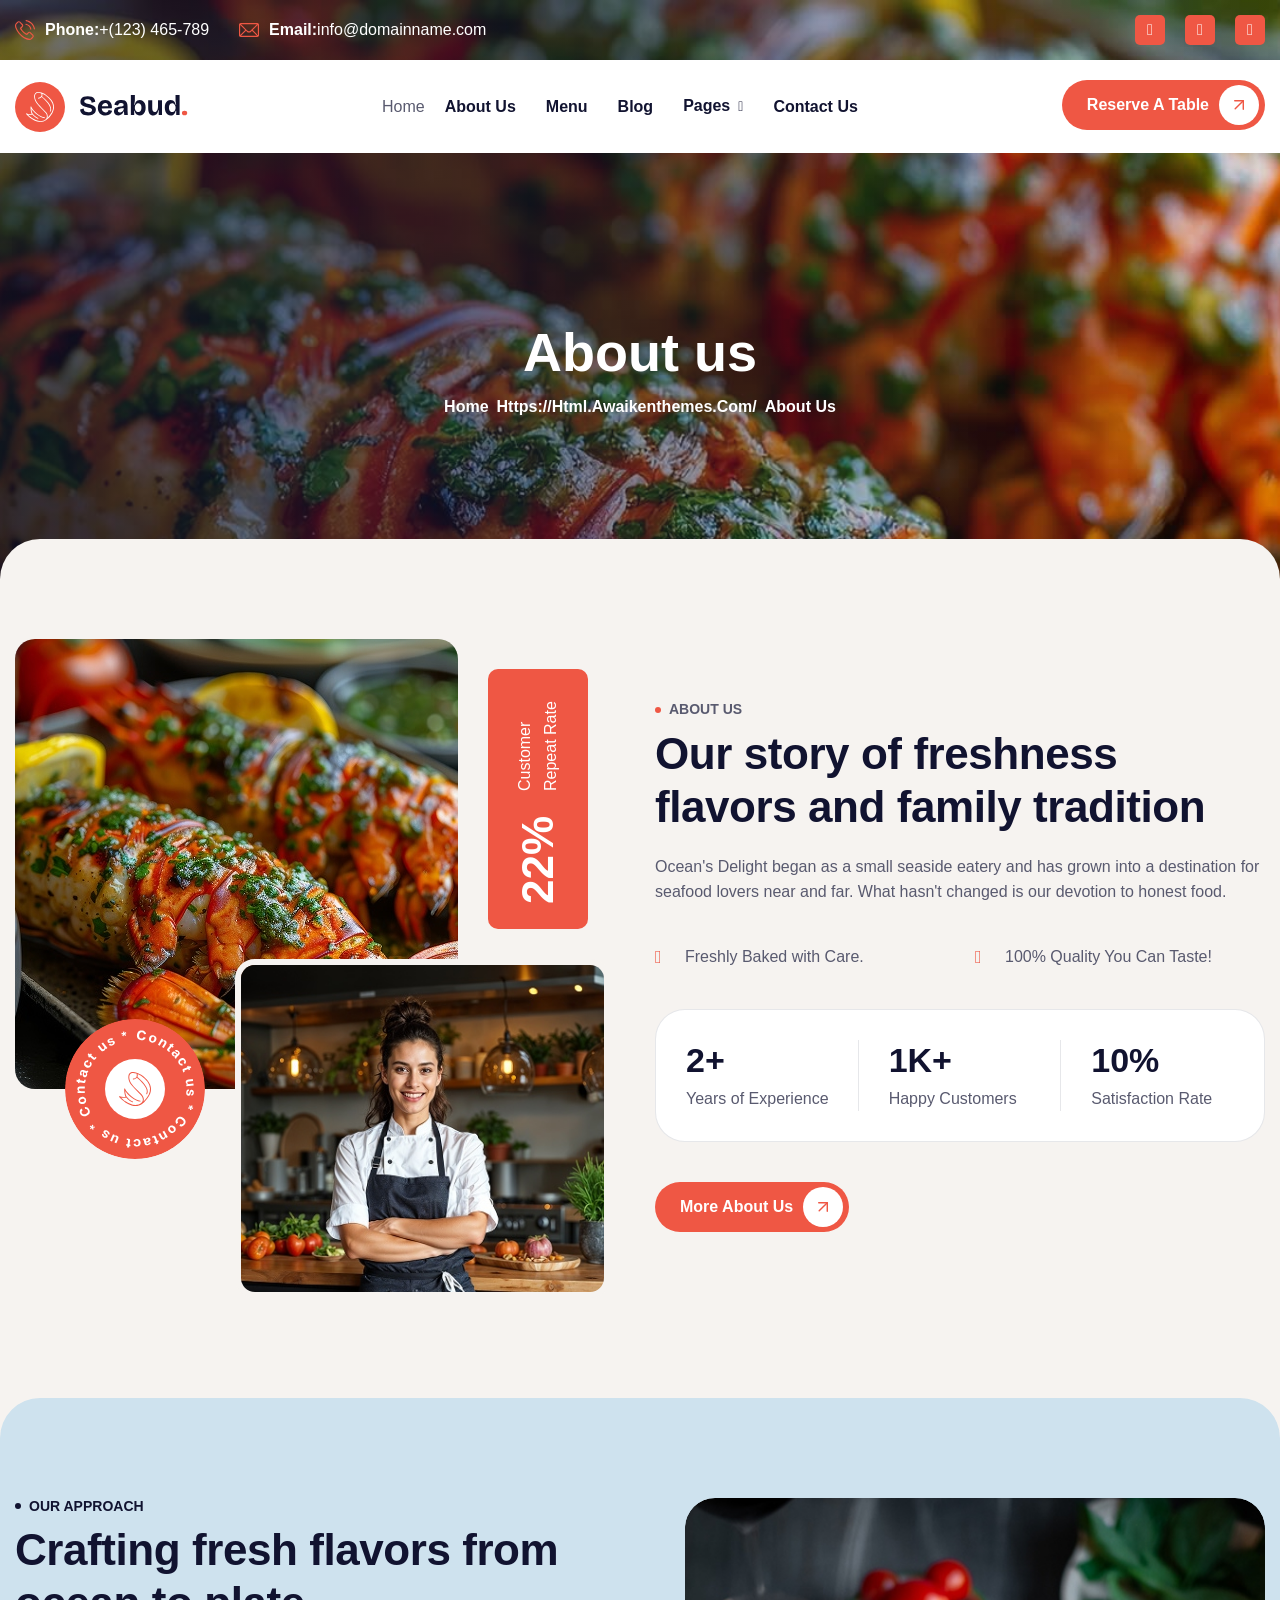
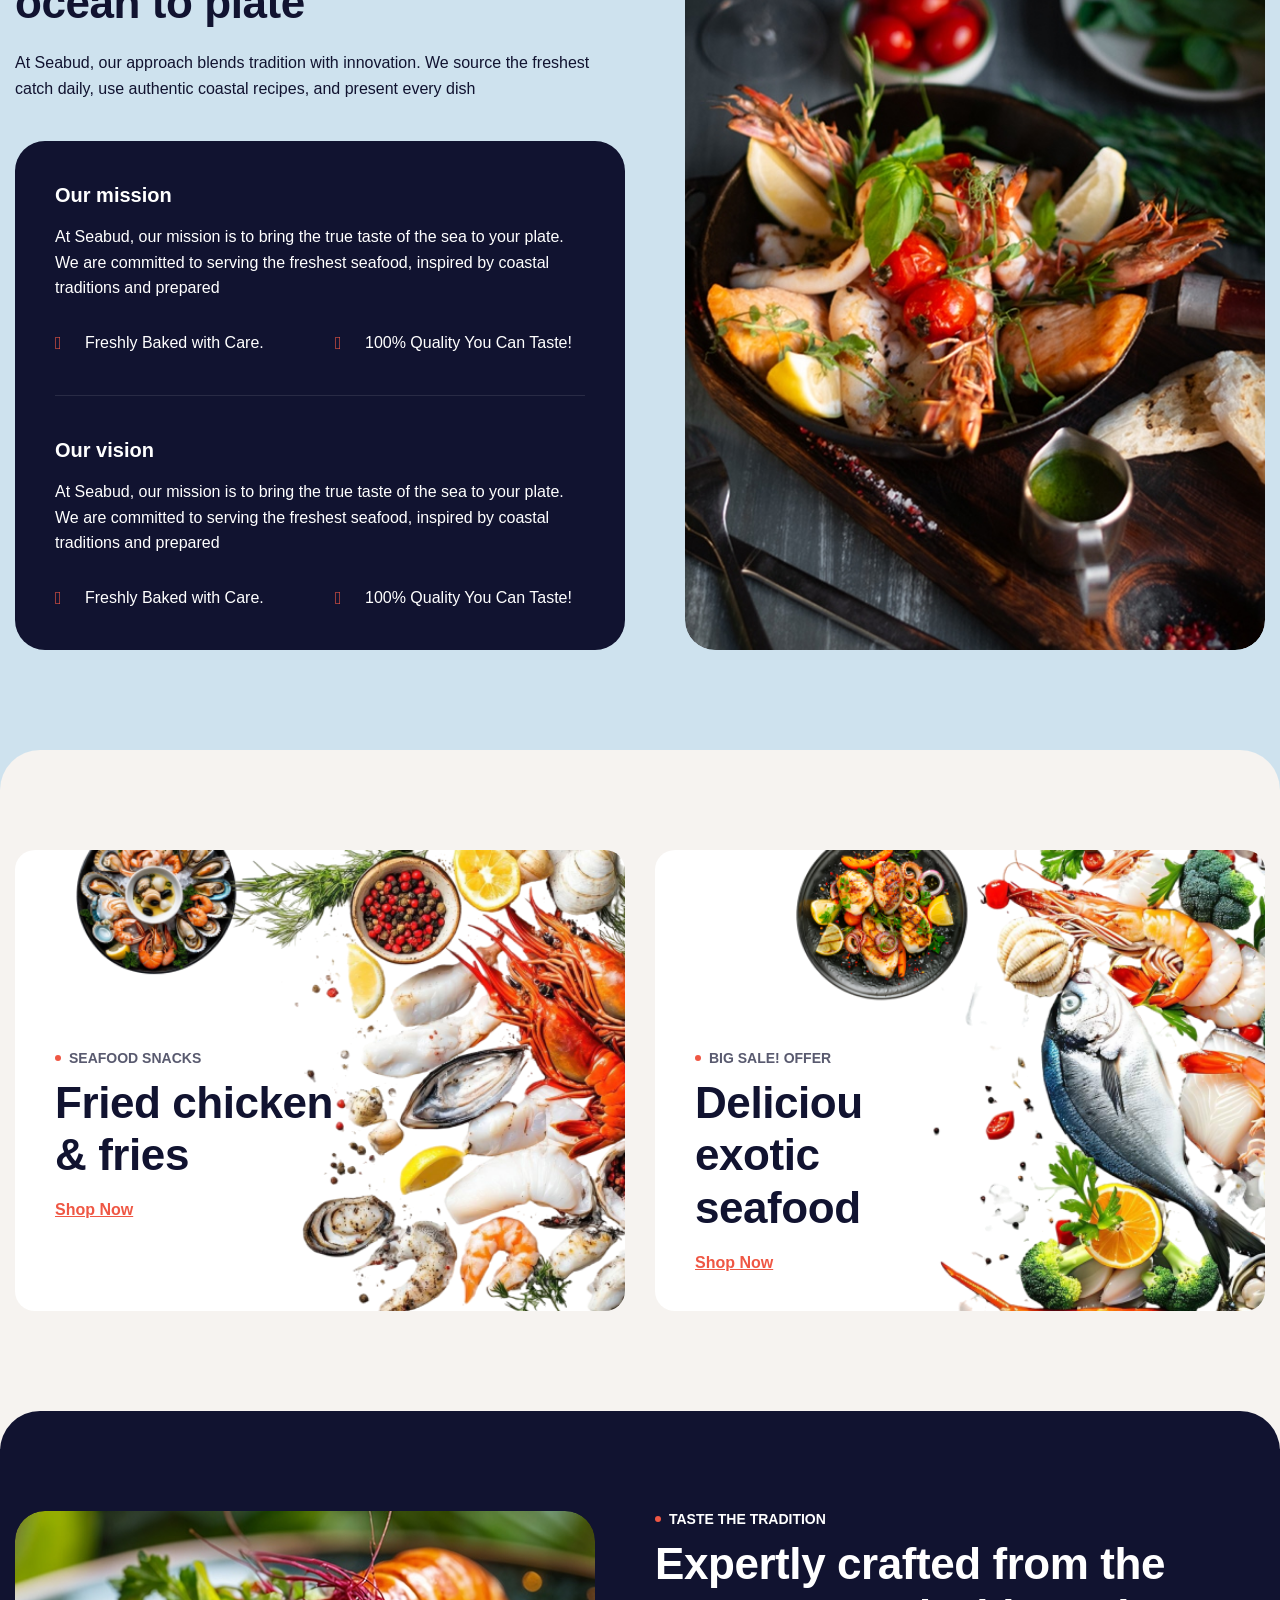
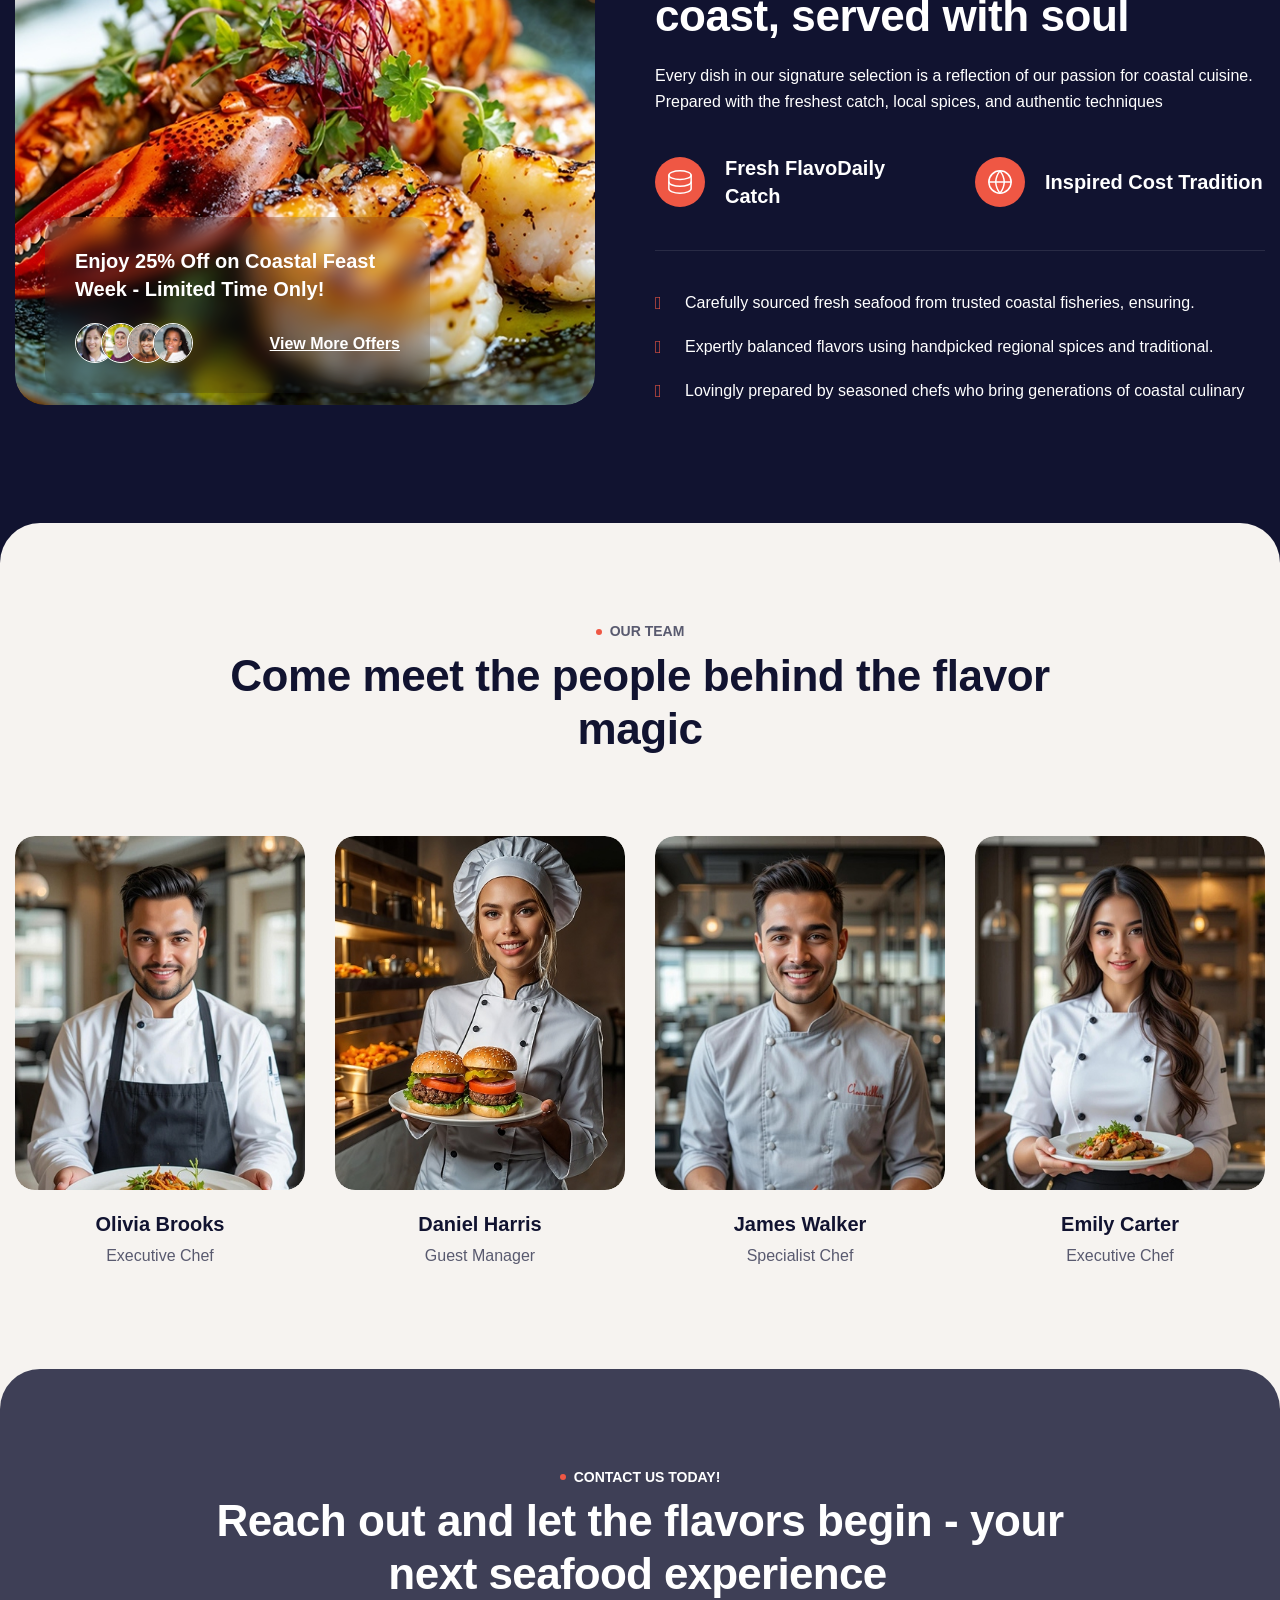
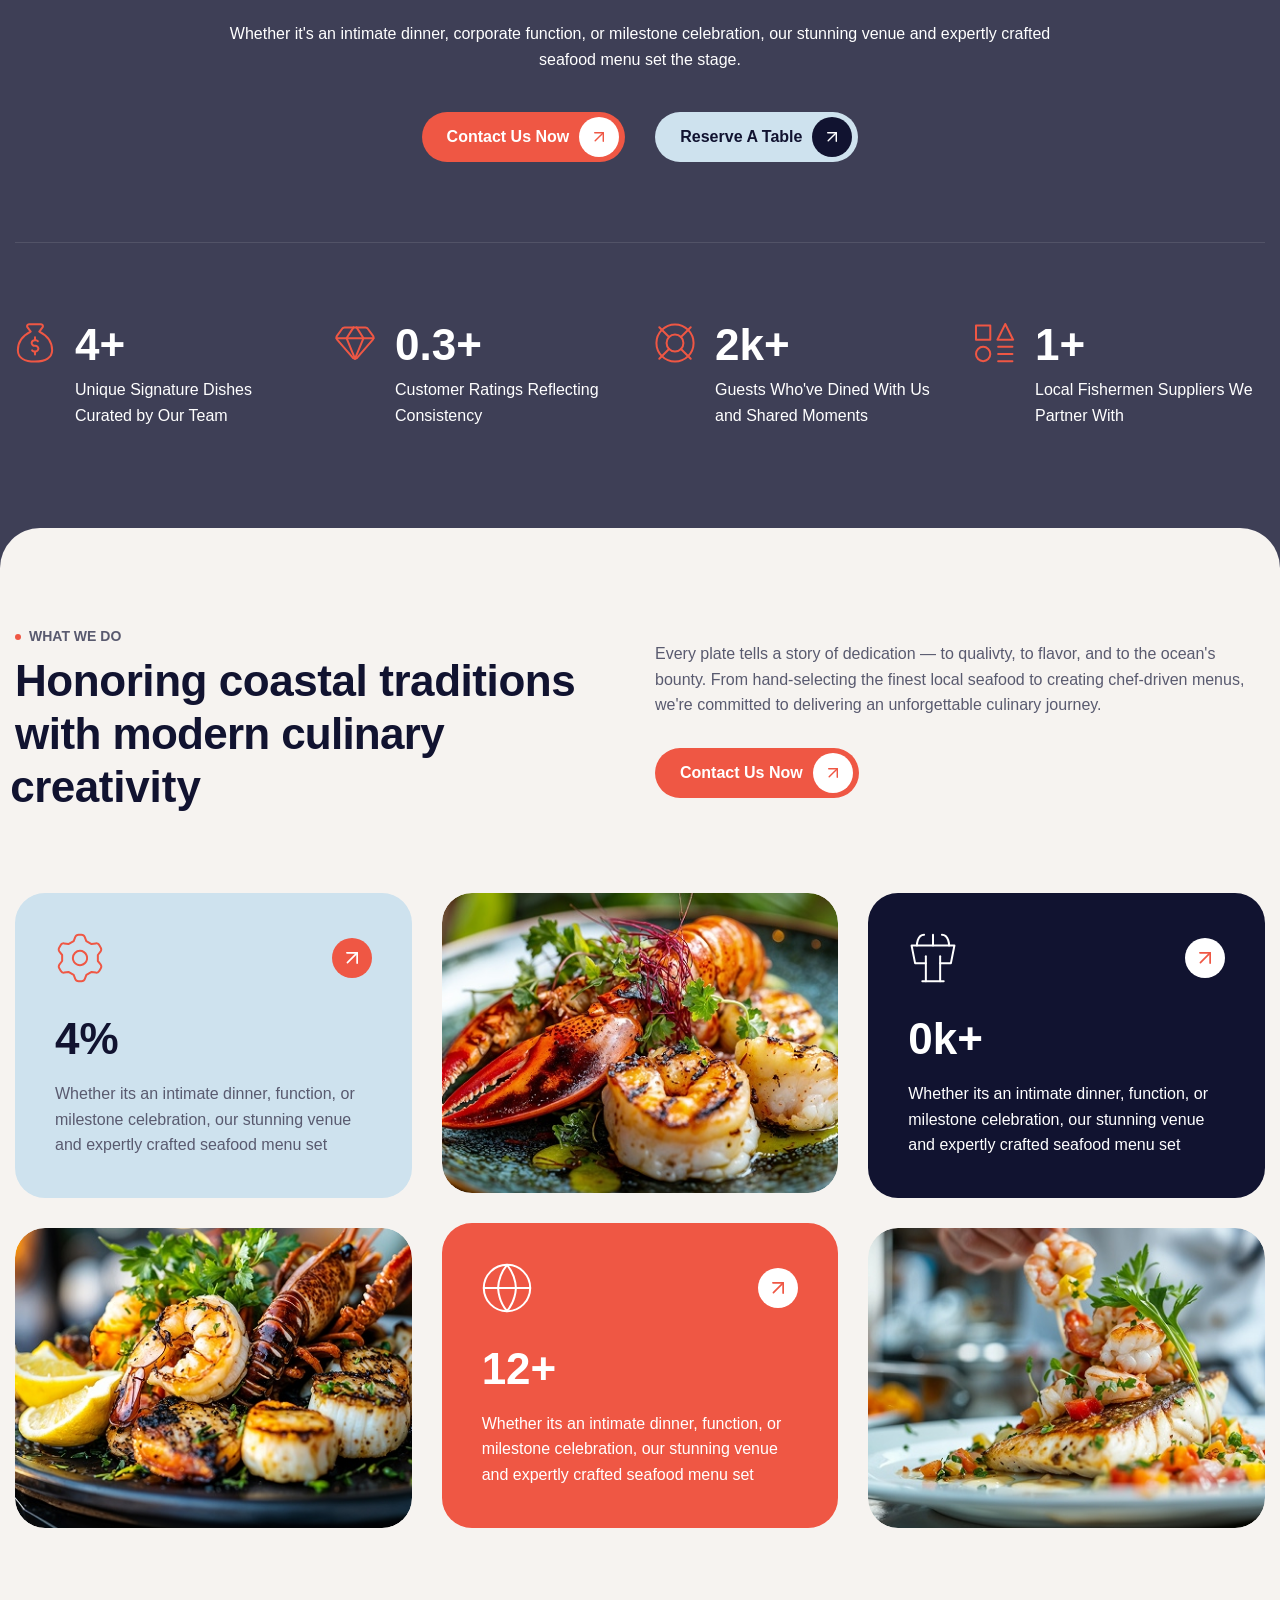
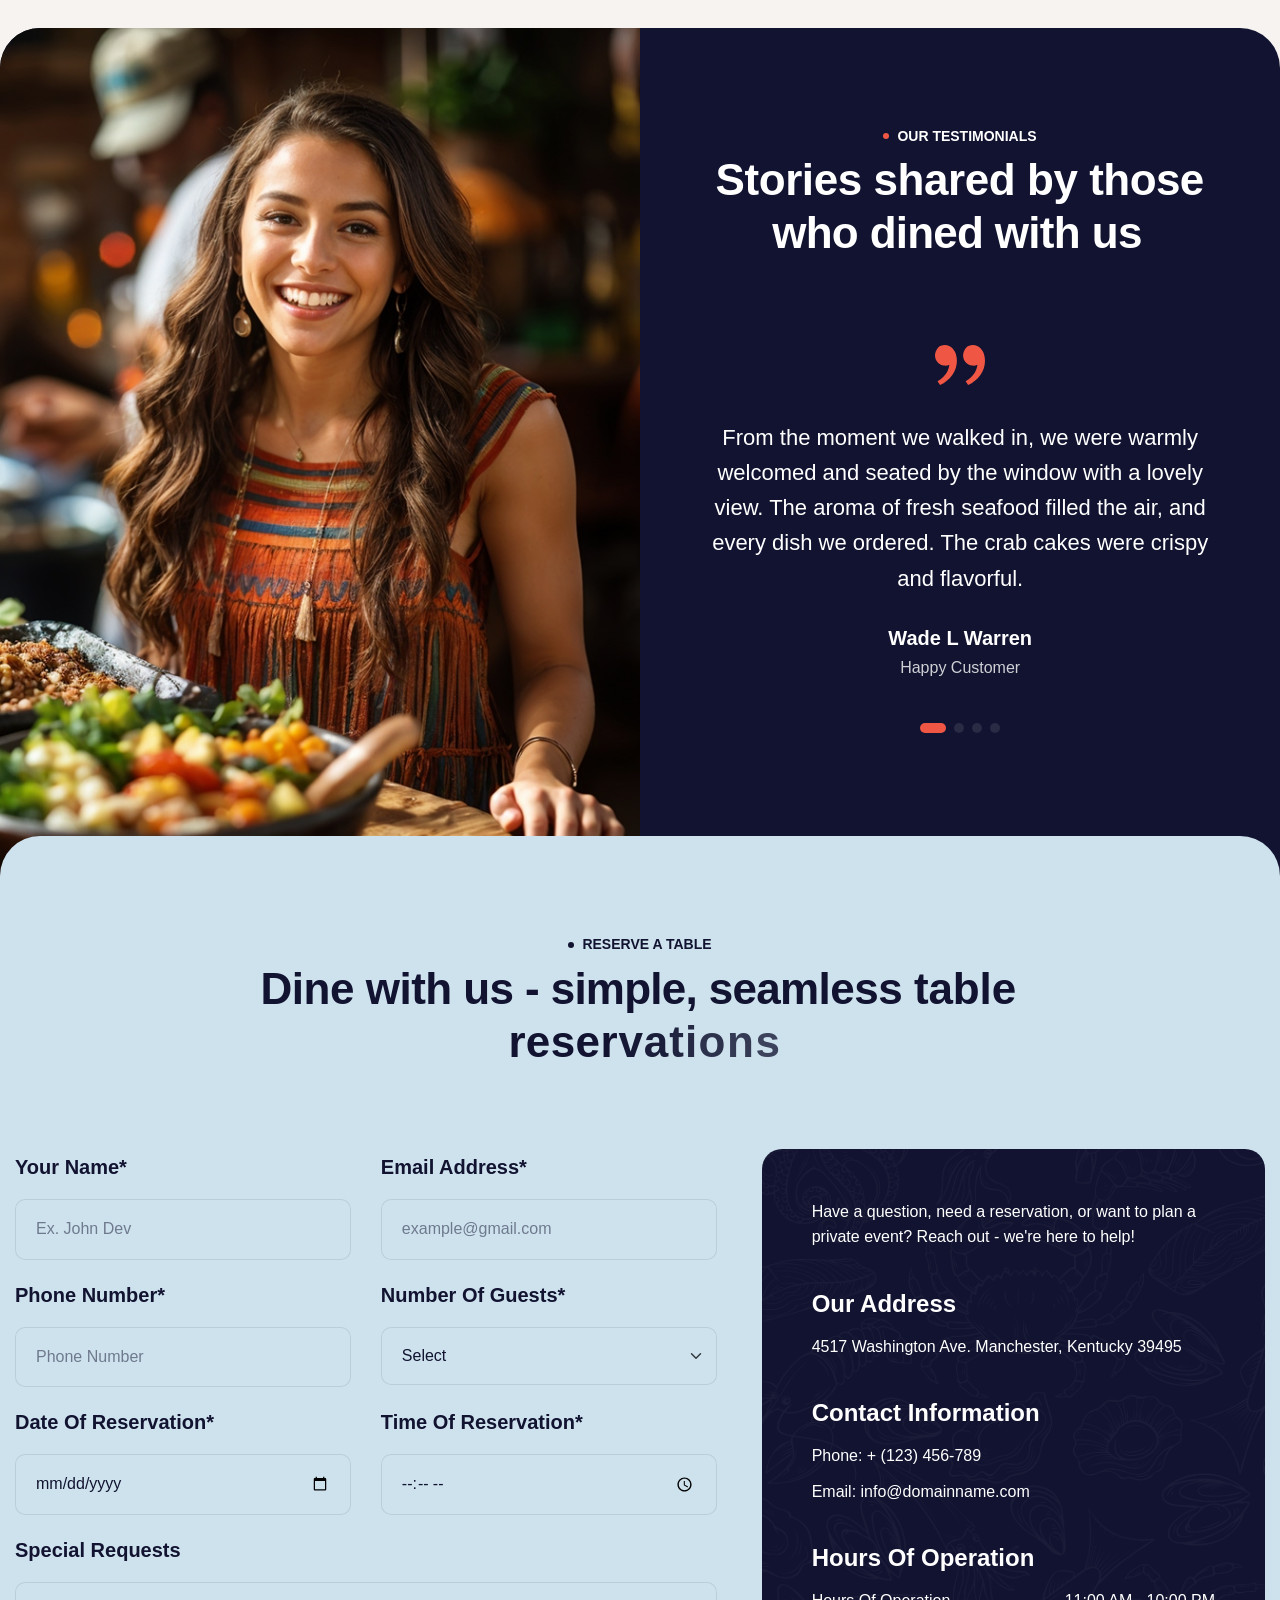
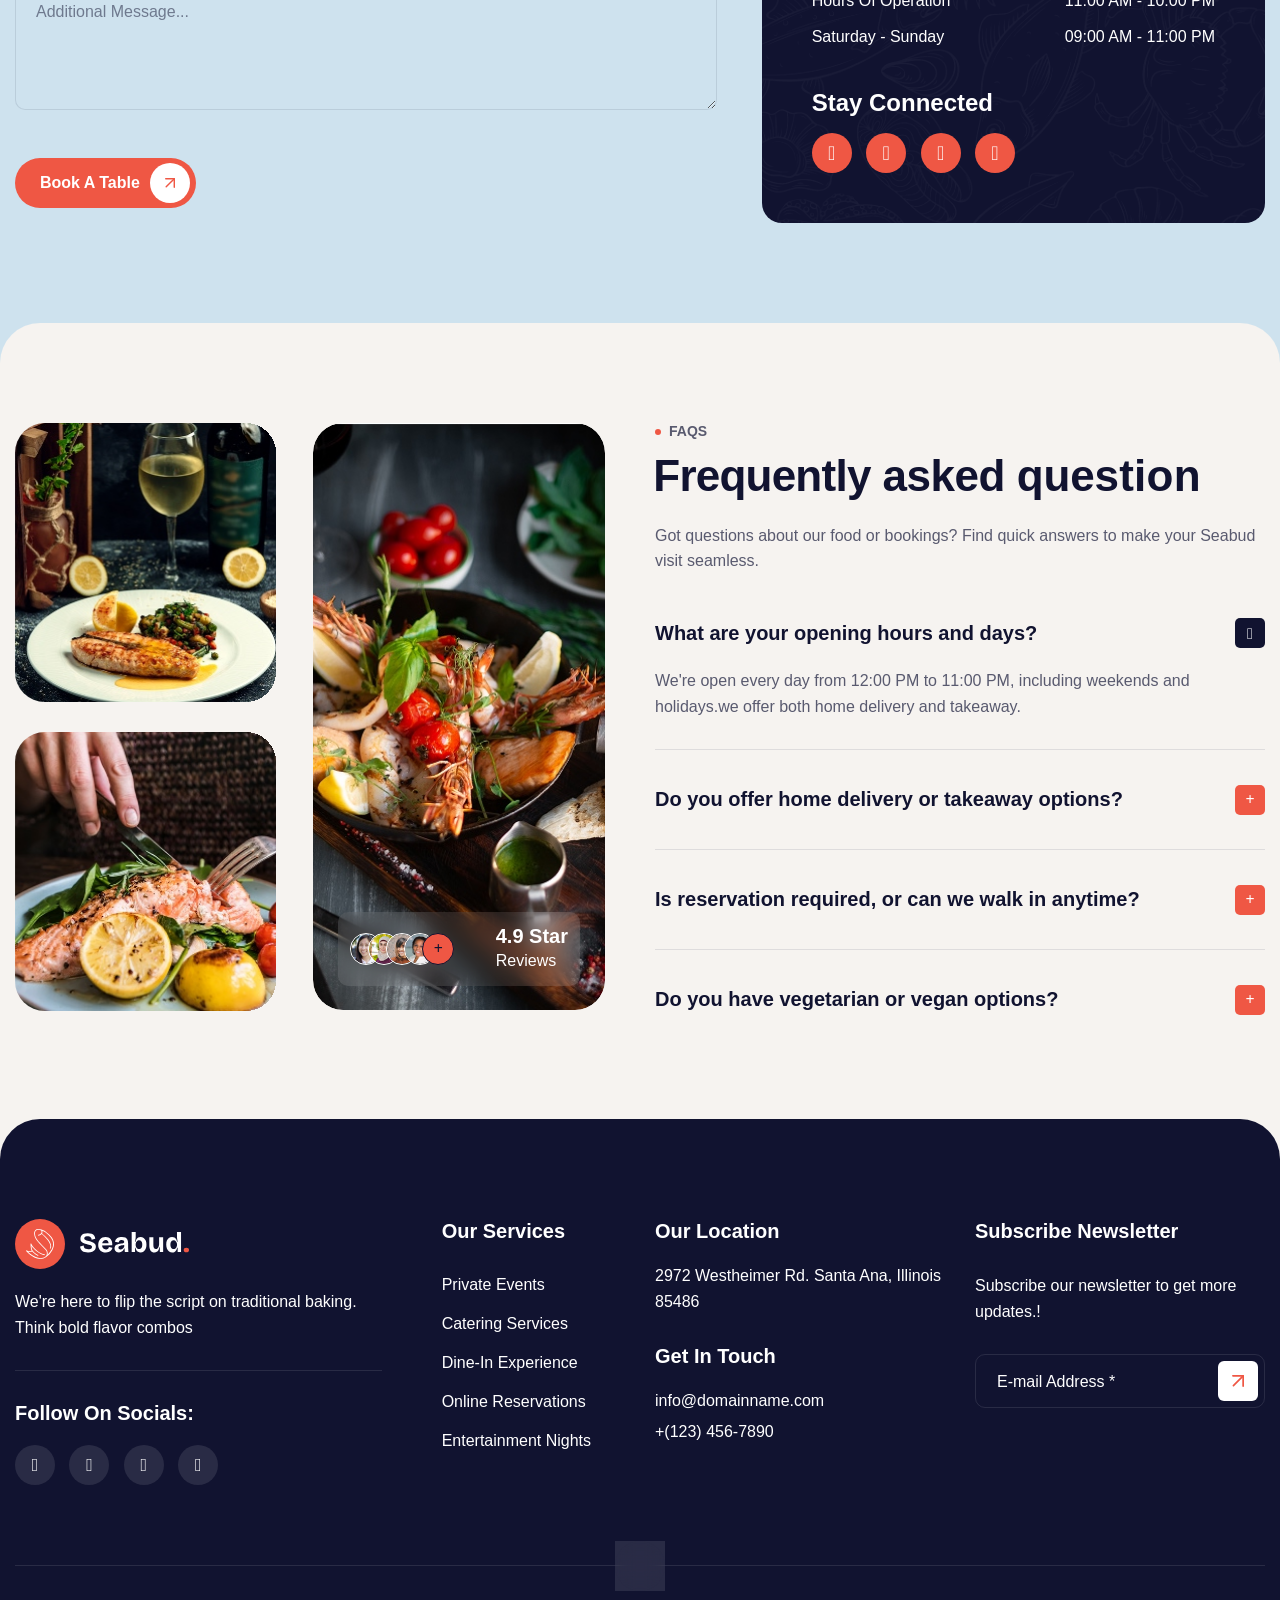
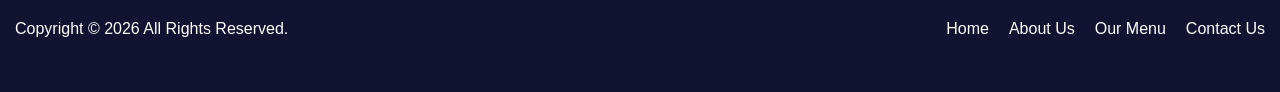
==== commit 9e13b453: "Simplify navigation menu by removing submenus Removed submenu items under the Home link in the navig" ====
--- a/about.html
+++ b/about.html
@@ -90,12 +90,8 @@
 					<div class="collapse navbar-collapse main-menu">
                         <div class="nav-menu-wrapper">
                             <ul class="navbar-nav mr-auto" id="menu">
-                                <li class="nav-item submenu"><a class="nav-link" href="index.html">Home</a>
-                                    <ul>
-                                        <li class="nav-item"><a class="nav-link" href="index-2.html">Home - Main</a></li>
-                                        <li class="nav-item"><a class="nav-link" href="index-image.html">Home - Image</a></li>
-                                        <li class="nav-item"><a class="nav-link" href="index-slider.html">Home - Slider</a></li>
-                                    </ul>
+                                <li  href="index.html">Home</a>
+                                    
                                 </li>                                
                                 <li class="nav-item"><a class="nav-link" href="about.html">About Us</a>
                                 <li class="nav-item"><a class="nav-link" href="menu.html">Menu</a></li>
@@ -1433,4 +1429,4 @@
     <script src="js/function.js"></script>
 	<script src="../../demo.awaikenthemes.com/assets/js/theme-panel-dynamic.js"></script>
 </body>
-</html>+</html>
--- a/css/mousecursor.css
+++ b/css/mousecursor.css
@@ -0,0 +1,312 @@
+/*! normalize.css v7.0.0 | MIT License | github.com/necolas/normalize.css */
+.cb-cursor {
+	position: fixed;
+	top: 0;
+	left: 0;
+	z-index: 150;
+	contain: layout style size;
+	pointer-events: none;
+	will-change: transform;
+	-webkit-transition: opacity 0.3s, color 0.4s;
+	-o-transition: opacity 0.3s, color 0.4s;
+	-moz-transition: opacity 0.3s, color 0.4s;
+	transition: opacity 0.3s, color 0.4s;
+}
+
+.cb-cursor:before {
+	content: "";
+	position: absolute;
+	top: -24px;
+	left: -24px;
+	display: block;
+	width: 48px;
+	height: 48px;
+	-webkit-transform: scale(0);
+	-moz-transform: scale(0);
+	-ms-transform: scale(0);
+	-o-transform: scale(0);
+	transform: scale(0);
+	-webkit-border-radius: 50%;
+	-moz-border-radius: 50%;
+	border-radius: 50%;
+	-webkit-transition: opacity 0.1s, -webkit-transform 0.3s ease-in-out;
+	transition: opacity 0.1s, -webkit-transform 0.3s ease-in-out;
+	-o-transition: opacity 0.1s, -o-transform 0.3s ease-in-out;
+	-moz-transition: transform 0.3s ease-in-out, opacity 0.1s, -moz-transform 0.3s ease-in-out;
+	transition: transform 0.3s ease-in-out, opacity 0.1s;
+	transition: transform 0.3s ease-in-out, opacity 0.1s, -webkit-transform 0.3s ease-in-out, -moz-transform 0.3s ease-in-out, -o-transform 0.3s ease-in-out;
+}
+
+.cb-cursor-text {
+	position: absolute;
+	top: -18px;
+	left: -18px;
+	width: 36px;
+	height: 36px;
+	display: -webkit-box;
+	display: -webkit-flex;
+	display: -moz-box;
+	display: -ms-flexbox;
+	display: flex;
+	-webkit-box-align: center;
+	-webkit-align-items: center;
+	-moz-box-align: center;
+	-ms-flex-align: center;
+	align-items: center;
+	-webkit-box-pack: center;
+	-webkit-justify-content: center;
+	-moz-box-pack: center;
+	-ms-flex-pack: center;
+	justify-content: center;
+	-webkit-transform: scale(0) rotate(10deg);
+	-moz-transform: scale(0) rotate(10deg);
+	-ms-transform: scale(0) rotate(10deg);
+	-o-transform: scale(0) rotate(10deg);
+	transform: scale(0) rotate(10deg);
+	opacity: 0;
+	color: white;
+	font-size: 16px;
+	line-height: 20px;
+	text-align: center;
+	letter-spacing: -0.01em;
+	-webkit-transition: opacity 0.4s, -webkit-transform 0.3s;
+	transition: opacity 0.4s, -webkit-transform 0.3s;
+	-o-transition: opacity 0.4s, -o-transform 0.3s;
+	-moz-transition: opacity 0.4s, transform 0.3s, -moz-transform 0.3s;
+	transition: opacity 0.4s, transform 0.3s;
+	transition: opacity 0.4s, transform 0.3s, -webkit-transform 0.3s, -moz-transform 0.3s, -o-transform 0.3s;
+}
+
+@supports (mix-blend-mode: exclusion) {
+	.cb-cursor.-exclusion, .cb-cursor.-opaque {
+		mix-blend-mode: exclusion;
+	}
+}
+
+@supports (mix-blend-mode: exclusion) {
+	.cb-cursor.-exclusion:before, .cb-cursor.-opaque:before {
+		background: white;
+	}
+}
+
+.cb-cursor.-normal, .cb-cursor.-text {
+	mix-blend-mode: normal;
+}
+
+.cb-cursor.-normal:before, .cb-cursor.-text:before {
+	background: currentColor;
+}
+
+.cb-cursor.-inverse {
+	color: white;
+}
+
+.cb-cursor.-visible:before {
+	-webkit-transform: scale(0.2);
+	-moz-transform: scale(0.2);
+	-ms-transform: scale(0.2);
+	-o-transform: scale(0.2);
+	transform: scale(0.2);
+}
+
+.cb-cursor.-visible.-active:before {
+	-webkit-transform: scale(0.23);
+	-moz-transform: scale(0.23);
+	-ms-transform: scale(0.23);
+	-o-transform: scale(0.23);
+	transform: scale(0.23);
+	-webkit-transition-duration: 0.2s;
+	-moz-transition-duration: 0.2s;
+	-o-transition-duration: 0.2s;
+	transition-duration: 0.2s;
+}
+
+.cb-cursor.-pointer:before {
+	-webkit-transform: scale(0);
+	-moz-transform: scale(0);
+	-ms-transform: scale(0);
+	-o-transform: scale(0);
+	transform: scale(0);
+}
+
+.cb-cursor.-text:before {
+	background: #000;
+	opacity: 0.80;
+	backdrop-filter: blur(10);
+	-webkit-transform: scale(1.7);
+	-moz-transform: scale(1.7);
+	-ms-transform: scale(1.7);
+	-o-transform: scale(1.7);
+	transform: scale(1.7);
+}
+
+.cb-cursor.-text .cb-cursor-text {
+	opacity: 1;
+	-webkit-transform: scale(1);
+	-moz-transform: scale(1);
+	-ms-transform: scale(1);
+	-o-transform: scale(1);
+	transform: scale(1);
+}
+
+.cb-cursor.-text.-active:before {
+	-webkit-transform: scale(1.6);
+	-moz-transform: scale(1.6);
+	-ms-transform: scale(1.6);
+	-o-transform: scale(1.6);
+	transform: scale(1.6);
+	-webkit-transition-duration: 0.2s;
+	-moz-transition-duration: 0.2s;
+	-o-transition-duration: 0.2s;
+	transition-duration: 0.2s;
+}
+
+.cb-cursor.-opaque:before {
+	-webkit-transform: scale(1.32);
+	-moz-transform: scale(1.32);
+	-ms-transform: scale(1.32);
+	-o-transform: scale(1.32);
+	transform: scale(1.32);
+}
+
+.cb-cursor.-opaque.-active:before {
+	-webkit-transform: scale(1.2);
+	-moz-transform: scale(1.2);
+	-ms-transform: scale(1.2);
+	-o-transform: scale(1.2);
+	transform: scale(1.2);
+}
+
+.cb-cursor.-lg:before {
+	-webkit-transform: scale(2);
+	-moz-transform: scale(2);
+	-ms-transform: scale(2);
+	-o-transform: scale(2);
+	transform: scale(2);
+}
+
+.cb-cursor.-hidden:before {
+	-webkit-transform: scale(0);
+	-moz-transform: scale(0);
+	-ms-transform: scale(0);
+	-o-transform: scale(0);
+	transform: scale(0);
+}
+
+.-color-red {
+	color: red;
+}
+
+.-color-green {
+	color: #51c67d;
+}
+
+.cb-demo {
+	background: #fff;
+}
+
+.cb-demo-content {
+	display: -webkit-box;
+	display: -webkit-flex;
+	display: -moz-box;
+	display: -ms-flexbox;
+	display: flex;
+	-webkit-box-align: center;
+	-webkit-align-items: center;
+	-moz-box-align: center;
+	-ms-flex-align: center;
+	align-items: center;
+	-webkit-box-pack: center;
+	-webkit-justify-content: center;
+	-moz-box-pack: center;
+	-ms-flex-pack: center;
+	justify-content: center;
+	height: 100vh;
+}
+
+.cb-demo-container {
+	padding: 0 20px;
+}
+
+@media (min-width: 1600px) {
+	.cb-demo-container {
+		padding: 0 120px;
+	}
+}
+
+.cb-demo-row {
+	display: -webkit-box;
+	display: -webkit-flex;
+	display: -moz-box;
+	display: -ms-flexbox;
+	display: flex;
+	-webkit-box-pack: center;
+	-webkit-justify-content: center;
+	-moz-box-pack: center;
+	-ms-flex-pack: center;
+	justify-content: center;
+	text-align: center;
+	margin: 30px 0;
+}
+
+@media (min-width: 1600px) {
+	.cb-demo-row {
+		margin: 60px 0;
+	}
+}
+
+.cb-demo-item {
+	position: relative;
+	-webkit-box-flex: 1;
+	-webkit-flex: 1;
+	-moz-box-flex: 1;
+	-ms-flex: 1;
+	flex: 1;
+	padding: 50px 30px;
+	margin: 0 20px;
+	color: #000;
+}
+
+@media (min-width: 1600px) {
+	.cb-demo-item {
+		padding: 90px 30px;
+		margin: 0 30px;
+	}
+}
+
+.cb-demo-item-title {
+	position: relative;
+	margin: 0 0 25px 0;
+	font-size: 30px;
+	font-weight: bold;
+}
+
+.cb-demo-item-text {
+	position: relative;
+	max-width: 70%;
+	margin: 0 auto;
+	color: rgba(0, 0, 0, 0.5);
+	font-size: 16px;
+	font-weight: 300;
+	line-height: 150%;
+}
+
+.cb-demo-item:before {
+	content: "";
+	display: block;
+	position: absolute;
+	top: 0;
+	left: 0;
+	right: 0;
+	bottom: 0;
+	-webkit-border-radius: 30px;
+	-moz-border-radius: 30px;
+	border-radius: 30px;
+	background: #f8f8f8;
+	-webkit-transition: -webkit-box-shadow 0.2s;
+	transition: -webkit-box-shadow 0.2s;
+	-o-transition: box-shadow 0.2s;
+	-moz-transition: box-shadow 0.2s, -moz-box-shadow 0.2s;
+	transition: box-shadow 0.2s;
+	transition: box-shadow 0.2s, -webkit-box-shadow 0.2s, -moz-box-shadow 0.2s;
+}
--- a/css/custom.css
+++ b/css/custom.css
@@ -0,0 +1,5793 @@
+/* ----------------------------------------------------------------------------------------
+* Author        : Atik
+* Website Name : Seabud - Seafood Restaurant website
+* File          : CSS File
+* Version       : 1.0
+* ---------------------------------------------------------------------------------------- */
+/* INDEX
+----------------------------------------------------------------------------------------
+01. Global Variables
+02. General css
+03. Header css
+04. Hero css
+05. About Us css
+06. Our History css
+07. Why Choose Us css
+08. Our Menu css
+09. What We Do css
+10. CTA Box css
+11. Our Gallery css
+12. Scrolling Ticker css
+13. Our Testimonials css
+14. Our events css
+15. Reserve Table css
+16. Our Blog css
+17. Footer css
+18. About Us Page css
+19. Menu Page css
+20. Blog Archive css
+21. Blog Single css
+22. Team Page css
+23. Team Single css
+24. Testimonials Page css
+25. Image Gallery css
+26. Video Gallery css
+27. FAQs Page css
+28. Contact Us Page css
+29. Reserve Table Page css
+30. 404 Error Page css
+31. Responsive css
+-------------------------------------------------------------------------------------- */
+
+/************************************/
+/*** 	 01. Global Variables	  ***/
+/************************************/
+
+:root{
+	--primary-color					: #111330;
+	--secondary-color				: #CEE2EE;
+	--text-color					: #595A6F;
+	--accent-color					: #EF5744;
+	--bg-color						: #F6F3F0;
+	--white-color					: #FFFFFF;
+	--divider-color					: #1113301A;
+	--dark-divider-color			: #FFFFFF1A;
+	--error-color					: rgb(230, 87, 87);
+	--default-font					: "Manrope", sans-serif;
+	--accent-font					: "Bricolage Grotesque", sans-serif;
+}
+
+/************************************/
+/*** 	   02. General css		  ***/
+/************************************/
+
+body{
+	font-family: var(--default-font);
+	font-size: 16px;
+	font-weight: 400;
+	line-height: 1em;
+	color: var(--text-color);
+	background: var(--bg-color);
+}
+
+::-webkit-scrollbar-track{
+	background-color: var(--primary-color);
+	border-left: 1px solid var(--primary-color);
+}
+::-webkit-scrollbar{
+	width: 7px;
+	background-color: var(--primary-color);
+}
+::-webkit-scrollbar-thumb{
+	background: var(--accent-color);
+}
+
+::selection{
+	color: var(--primary-color);
+	background-color: var(--accent-color);
+	filter: invert(1);
+}
+
+p{
+	line-height: 1.6em;
+	margin-bottom: 1.5em;
+}
+
+h1,
+h2,
+h3,
+h4,
+h5,
+h6{
+	margin :0;
+	font-family: var(--accent-font);
+	font-weight: 600;
+	line-height: 1.2em;
+	color: var(--primary-color);
+}
+
+figure{
+	margin: 0;
+}
+
+img{
+	max-width: 100%;
+}
+
+a{
+	text-decoration: none;
+}
+
+a:hover{
+	text-decoration: none;
+	outline: 0;
+}
+
+a:focus{
+	text-decoration: none;
+	outline: 0;
+}
+
+html,
+body{
+	width: 100%;
+	overflow-x: clip;
+}
+
+.container{
+	max-width: 1300px;
+}
+
+.container,
+.container-fluid,
+.container-lg,
+.container-md,
+.container-sm,
+.container-xl,
+.container-xxl{
+    padding-right: 15px;
+    padding-left: 15px;
+}
+
+.image-anime{
+	position: relative;
+	overflow: hidden;
+}
+
+.image-anime:after{
+	content: "";
+	position: absolute;
+    width: 200%;
+    height: 0%;
+    left: 50%;
+    top: 50%;
+    background-color: rgba(255,255,255,.3);
+    transform: translate(-50%,-50%) rotate(-45deg);
+    z-index: 1;
+}
+
+.image-anime:hover:after{
+    height: 250%;
+    transition: all 600ms linear;
+    background-color: transparent;
+}
+
+.reveal{
+	position: relative;
+    display: -webkit-inline-box;
+    display: -ms-inline-flexbox;
+    display: inline-flex;
+    visibility: hidden;
+    overflow: hidden;
+}
+
+.reveal img{
+    height: 100%;
+    width: 100%;
+    -o-object-fit: cover;
+    object-fit: cover;
+    -webkit-transform-origin: left;
+    transform-origin: left;
+}
+
+.row{
+    margin-right: -15px;
+    margin-left: -15px;
+}
+
+.row > *{
+	padding-right: 15px;
+	padding-left: 15px;
+}
+
+.row.no-gutters{
+    margin-right: 0px;
+    margin-left: 0px;
+}
+
+.row.no-gutters > *{
+    padding-right: 0px;
+    padding-left: 0px;
+}
+
+.btn-default{
+	position: relative;
+	display: inline-block;
+	font-size: 16px;
+	font-weight: 700;
+	line-height: 1em;
+	text-transform: capitalize;
+	background: var(--accent-color);
+	color: var(--white-color);
+	border: none;
+	border-radius: 100px;
+	padding: 17px 56px 17px 25px;
+	overflow: hidden;
+	transition: all 0.4s ease-in-out;
+	z-index: 1;
+}
+
+.btn-default::before{
+	content: '';
+	position: absolute;
+    top: 50%;
+    right: 6px;
+    width: 40px;
+    height: 40px;
+	background-color: var(--white-color);
+    background-image: url('../images/arrow-accent.svg');
+    background-repeat: no-repeat;
+    background-position: center center;
+    background-size: 10px auto;
+	border-radius: 50%;
+    transform: translateY(-50%);
+	transition: all 0.4s ease-in-out;
+}
+
+.btn-default:hover::before{
+    transform: translateY(-50%) rotate(45deg);
+}
+
+.btn-default::after{ 
+	content: '';
+    position: absolute;
+    top: 0;
+    right: 0;
+    bottom: 0;
+    width: 0;
+    height: 100%;
+    background: var(--primary-color);
+    z-index: -1;
+    transition: all 0.4s ease-in-out;
+}
+
+.btn-default:hover::after{
+	right: auto;
+	left: 0;
+    width: 100%;
+}
+
+.btn-default.btn-highlighted:hover{
+	color: var(--primary-color);
+}
+
+.btn-default.btn-highlighted:hover:before{
+	background-color: var(--primary-color);
+	background-image: url('../images/arrow-white.svg');
+}
+
+.btn-default.btn-highlighted::after{
+	background: var(--white-color);
+}
+
+.btn-default.btn-dark{
+	background: var(--secondary-color);
+	color: var(--primary-color);
+}
+
+.btn-default.btn-dark:before{
+	background-color: var(--primary-color);
+	background-image: url('../images/arrow-white.svg');
+}
+
+.btn-default.btn-dark::after{
+	background: var(--white-color);
+}
+
+.readmore-btn{
+	position: relative;
+	display: inline-block;
+	font-weight: 700;
+	line-height: normal;
+	text-transform: capitalize;
+	color: var(--accent-color);
+	padding-right: 20px;
+	transition: all 0.4s ease-in-out;
+}
+
+.readmore-btn:hover{
+	color: var(--primary-color);
+}
+
+.readmore-btn::before{
+	content: '';
+    position: absolute;
+    top: 50%;
+    right: 0;
+	transform: translateY(-50%);
+	background: url('../images/arrow-accent.svg') no-repeat;
+	background-position: right center;
+	background-size: cover;
+	width: 10px;
+	height: 10px;
+    transition: all 0.4s ease-in-out;
+}
+
+.readmore-btn:hover::before{
+	filter: brightness(0) invert(0);
+	transform: translateY(-50%) rotate(45deg);
+}
+
+.cb-cursor:before{
+	background: var(--accent-color);
+}
+
+.preloader{
+	position: fixed;
+	top: 0;
+	left: 0;
+	right: 0;
+	bottom: 0;
+	z-index: 1000;
+	background: var(--primary-color);
+	display: flex;
+	align-items: center;
+	justify-content: center;
+}
+
+.loading-container,
+.loading{
+	height: 100px;
+	position: relative;
+	width: 100px;
+	border-radius: 100%;
+}
+
+.loading-container{
+	margin: 40px auto;
+}
+
+.loading{
+	border: 1px solid transparent;
+	border-color: transparent var(--white-color) transparent var(--white-color);
+	animation: rotate-loading 1.5s linear 0s infinite normal;
+	transform-origin: 50% 50%;
+}
+
+.loading-container:hover .loading,
+.loading-container .loading{
+	transition: all 0.5s ease-in-out;
+}
+
+#loading-icon{
+	position: absolute;
+	top: 50%;
+	left: 50%;
+	max-width: 66px;
+	transform: translate(-50%, -50%);
+}
+
+@keyframes rotate-loading{
+	0%{
+		transform: rotate(0deg);
+	}
+
+	100%{
+		transform: rotate(360deg);
+	}
+}
+
+.bg-section{
+	position: relative;
+	background-color: var(--bg-color);
+	border-radius: 80px 80px 0 0;
+	margin-top: -90px;
+}
+
+.section-row{
+	margin-bottom: 80px;
+}
+
+.section-row .section-title{
+	margin-bottom: 0;
+}
+
+.section-title.section-title-center{
+	width: 100%;
+	max-width: 860px;
+	text-align: center;
+	margin: 0 auto;
+}
+
+.section-btn{
+	text-align: right;
+}
+
+.section-content-btn .section-btn{
+	margin-top: 30px;
+	text-align: left;
+}
+
+.section-title-content p{
+	margin-bottom: 20px;
+}
+
+.section-title-content p:last-child{
+	margin-bottom: 0;	
+}
+
+.section-title{
+	margin-bottom: 40px;
+}
+
+.section-title h3{
+	position: relative;
+	display: inline-block;
+	font-size: 14px;
+    font-weight: 700;
+	text-transform: uppercase;
+    color: var(--text-color);
+	padding-left: 14px;
+    margin-bottom: 10px;
+}
+
+.section-title h3::before{
+    content: '';
+    position: absolute;
+    left: 0;
+    top: 50%;
+    transform: translateY(-50%);
+    background: var(--accent-color);
+    border-radius: 50%;
+    width: 6px;
+    height: 6px;
+}
+
+.section-title h1{
+	display: inline-block;
+	font-size: 54px;
+	line-height: 1.1em;
+	letter-spacing: -0.01em;
+	margin-bottom: 0;
+	cursor: none;
+}
+
+.section-title h2{
+	font-size: 44px;
+	letter-spacing: -0.01em;
+	margin-bottom: 0;
+	cursor: none;
+}
+
+.section-title p{
+	margin-top: 20px;
+	margin-bottom: 0;
+}
+
+.light-section{
+	background-color: var(--secondary-color);
+}
+
+.light-section .section-title-content p,
+.light-section .section-title p,
+.light-section .section-title h3{
+	color: var(--primary-color);
+}
+
+.light-section .section-title h3::before{
+	background: var(--primary-color);
+}
+
+.dark-section{
+	background-color: var(--primary-color);
+}
+
+.dark-section .section-title-content p,
+.dark-section .section-title p,
+.dark-section .section-title h3,
+.dark-section .section-title h2,
+.dark-section .section-title h1{
+	color: var(--white-color);
+}
+
+.help-block.with-errors ul{
+	margin: 0;
+	text-align: left;
+}
+
+.help-block.with-errors ul li{
+	color: var(--error-color);
+	font-weight: 500;
+	font-size: 14px;
+}
+
+/************************************/
+/**** 	   03. Header css		 ****/
+/************************************/
+
+.topbar{
+	padding: 30px 0;
+}
+
+.topbar-contact-info ul{
+    display: flex;
+    list-style: none;
+    padding: 0;
+    margin: 0;
+	gap: 30px;
+}
+
+.topbar-contact-info ul li{
+	font-size: 16px;
+	color: var(--white-color);
+}
+
+.topbar-contact-info ul li a{
+	display: flex;
+    align-items: center;
+	color: inherit;
+	transition: all 0.3s ease-in-out;
+}
+
+.topbar-contact-info ul li a:hover{
+	color: var(--accent-color);
+}
+
+.topbar-contact-info ul li img{
+	width: 100%;
+	max-width: 20px;
+	margin-right: 10px;
+}
+
+.topbar-contact-info ul li a span{
+	font-weight: 700;
+}
+
+.topbar-social-links{
+	text-align: right;
+}
+
+.topbar-social-links ul{
+	margin: 0;
+	padding: 0;
+	list-style: none;
+	display: flex;
+	flex-wrap: wrap;
+	align-items: center;
+	justify-content: end;
+	gap: 10px 20px;
+}
+
+.topbar-social-links ul li a{
+	background: var(--accent-color);
+	border-radius: 5px;
+	width: 30px;
+	height: 30px;
+	display: flex;
+	align-items: center;
+	justify-content: center;
+	font-size: 16px;
+	color: var(--white-color);
+	transition: 0.3s ease-in-out;
+}
+
+.topbar-social-links ul li a:hover{
+	background: var(--white-color);
+	color: var(--primary-color);
+}
+
+.topbar-social-links ul li a i{
+	font-size: 16px;
+}
+
+header.main-header{
+	position: absolute;
+	top: 0;
+	left: 0;
+	right: 0;
+    width: 100%;
+	height: auto;
+	max-width: 1300px;
+	margin: 0 auto;
+	z-index: 100;
+}
+
+header.main-header .header-sticky{
+	position: relative;
+	top: 0;
+	width: 100%;
+	z-index: 100;
+}
+
+header.main-header .header-sticky.hide{
+	transform: translateY(-100%);
+	transition: transform 0.5s ease-in-out;
+	border-radius: 0;
+}
+
+header.main-header .header-sticky.active{
+	position: fixed;
+	top: 0;
+	left: 0;
+	right: 0;
+	border-radius: 0;
+    transform: translateY(30px);
+	max-width: 1300px;
+	margin: 0 auto;
+}
+
+.navbar{
+	background: var(--white-color);
+	border-radius: 30px;
+	padding: 30px 15px;
+	align-items: center;
+}
+
+.navbar-brand{
+	padding: 0;
+	margin: 0;
+}
+
+.main-menu .nav-menu-wrapper{
+	flex: 1;
+	text-align: center;
+	margin: 0 20px;
+}
+
+.main-menu .nav-menu-wrapper > ul{
+	align-items: center;
+	display: inline-flex;
+}
+
+.main-menu ul li{
+	position: relative;
+	margin: 0 5px;
+}
+
+.main-menu ul li a{
+	font-family: var(--accent-font);
+	font-size: 16px;
+	font-weight: 600;
+	line-height: 1.1em;
+	padding: 15px 10px !important;
+	color: var(--primary-color);
+	text-transform: capitalize;
+	transition: all 0.3s ease-in-out;
+}
+
+.main-menu ul li.submenu > a:after{
+	content: '\f107';
+	font-family: 'FontAwesome';
+	font-weight: 900;
+	font-size: 14px;
+	margin-left: 8px;
+}
+
+.main-menu ul li a:hover,
+.main-menu ul li a:focus{
+	color: var(--accent-color);
+}
+
+.main-menu ul ul{
+	visibility: hidden;
+	opacity: 0;
+	transform: scale(1,0.8);
+	transform-origin: top;
+	padding: 0;
+	margin: 0;
+	list-style: none;
+	width: 235px;
+	border-radius: 20px;
+	position: absolute;
+	left: 0;
+	top: 100%;
+	background: var(--accent-color);
+	transition: all 0.3s ease-in-out;
+	text-align: left;
+}
+
+.main-menu ul li.submenu:first-child ul{
+    width: 235px;
+}
+
+.main-menu ul ul ul{
+	left: 100%;
+	top: 0;
+	text-align: left;
+}
+
+.main-menu ul li:hover > ul{
+	visibility: visible;
+	opacity: 1;
+	transform: scale(1,1);
+    padding: 5px 0;
+}
+
+.main-menu ul li.submenu ul li.submenu > a:after{
+    content: '\f105';
+    float: right;
+}
+
+.main-menu ul ul li{
+	margin: 0;
+	padding: 0;
+}
+
+.main-menu ul ul li a{
+	color: var(--white-color);
+	padding: 8px 20px !important;
+	transition: all 0.3s ease-in-out;
+}
+
+.main-menu ul ul li a:hover,
+.main-menu ul ul li a:focus{
+	color: var(--primary-color);
+	background-color: transparent;
+	padding: 8px 20px 8px 23px !important;
+}
+
+.header-btn{
+	text-align: end;
+}
+
+.main-menu ul li.highlighted-menu{
+    display: none;
+}
+
+.responsive-menu,
+.navbar-toggle{
+	display: none;
+}
+
+.responsive-menu{
+	top: 0;
+	position: relative;
+}
+
+.slicknav_btn{
+	background: var(--accent-color);
+	padding: 0;
+	display: flex;
+	align-items: center;
+	justify-content: center;
+	width: 38px;
+	height: 38px;
+	margin: 0;
+	border-radius: 8px;
+}
+
+.slicknav_icon .slicknav_icon-bar{
+	display: block;
+	width: 100%;
+	height: 3px;
+	width: 22px;
+	background-color: var(--white-color);
+	border-radius: 6px;
+	margin: 4px auto !important;
+	transition: all 0.1s ease-in-out;
+}
+
+.slicknav_icon .slicknav_icon-bar:first-child{
+	margin-top: 0 !important;
+}
+
+.slicknav_icon .slicknav_icon-bar:last-child{
+	margin-bottom: 0 !important;
+}
+
+.navbar-toggle a.slicknav_btn.slicknav_open .slicknav_icon span.slicknav_icon-bar:nth-child(1){
+    transform: rotate(-45deg) translate(-5px, 5px);
+	background-color: var(--white-color);
+}
+
+.navbar-toggle a.slicknav_btn.slicknav_open .slicknav_icon span.slicknav_icon-bar:nth-child(2){
+    opacity: 0;
+}
+
+.navbar-toggle a.slicknav_btn.slicknav_open .slicknav_icon span.slicknav_icon-bar:nth-child(3){
+    transform: rotate(45deg) translate(-5px, -5px);
+	background-color: var(--white-color);
+}
+
+.slicknav_menu{
+	position: absolute;
+    width: 100%;
+	padding: 0;
+	background: var(--accent-color);
+}
+
+.slicknav_menu ul{
+	margin: 5px 0;
+}
+
+.slicknav_menu ul ul{
+	margin: 0;
+}
+
+.slicknav_nav .slicknav_row,
+.slicknav_nav li a{
+	position: relative;
+	font-size: 16px;
+	font-weight: 600;
+	text-transform: capitalize;
+	padding: 7px 20px;
+	color: var(--white-color);
+	line-height: normal;
+	margin: 0;
+	border-radius: 0 !important;
+	transition: all 0.3s ease-in-out;
+}
+
+.slicknav_nav a:hover,
+.slicknav_nav a:focus,
+.slicknav_nav .slicknav_row:hover{
+	background-color: transparent;
+	color: var(--primary-color);
+}
+
+.slicknav_menu ul ul li a{
+    padding: 7px 20px 7px 30px;
+}
+
+.slicknav_arrow{
+	font-size: 0 !important;
+}
+
+.slicknav_arrow:after{
+	content: '\f107';
+	font-family: 'FontAwesome';
+	font-weight: 900;
+	font-size: 12px;
+	margin-left: 8px;
+	color: var(--white-color);
+	position: absolute;
+	right: 15px;
+	top: 50%;
+	transform: translateY(-50%);
+	transition: all 0.3s ease-out;
+}
+
+.slicknav_open > a .slicknav_arrow:after{
+    transform: translateY(-50%) rotate(-180deg);
+	color: var(--primary-color);
+}
+
+/************************************/
+/***        04. Hero css	      ***/
+/************************************/
+
+.hero{
+	position: relative;
+	min-height: calc(100vh + 100px);
+	align-content: end;
+	padding: 300px 0 200px;
+}
+
+.hero::before{
+	content: '';
+	position: absolute;
+	top: 0;
+	bottom: 0;
+	left: 0;
+	right: 0;
+	background: linear-gradient(270deg, rgba(17, 19, 48, 0.00) 0%, rgba(17, 19, 48, 0.60) 65%);
+	width: 100%;
+	height: 100%;
+}
+
+.hero .hero-bg-video{
+	position: absolute;
+	top: 0;
+	right: 0;
+	left: 0;
+	bottom: 0;
+	width: 100%;
+	height: 100%;
+}
+
+.hero .hero-bg-video::before{
+	content: '';
+	position: absolute;
+	top: 0;
+	bottom: 0;
+	left: 0;
+	right: 0;
+	background: linear-gradient(270deg, rgba(17, 19, 48, 0.00) 0%, rgba(17, 19, 48, 0.60) 65%);
+	width: 100%;
+	height: 100%;
+}
+
+.hero .hero-bg-video video{
+	width: 100%;
+	height: 100%;
+	object-fit: cover;
+}
+
+.hero.hero-bg-image{
+	background: url('../images/hero-bg.jpg') no-repeat;
+	background-position: center center;
+	background-size: cover;
+}
+
+.hero.hero-slider-layout{
+	background: none;
+	padding: 0;
+}
+
+.hero.hero-slider-layout .swiper{
+	z-index: 0;
+}
+
+.hero.hero-slider-layout .hero-slide{
+	position: relative;
+	min-height: calc(100vh + 100px);
+	align-content: end;
+	padding: 300px 0 200px;
+}
+
+.hero.hero-slider-layout .hero-slide::before{
+	content: '';
+    display: block;
+    position: absolute;
+    top: 0;
+    bottom: 0;
+    left: 0;
+    right: 0;
+    background: linear-gradient(270deg, rgba(17, 19, 48, 0.00) 0%, rgba(17, 19, 48, 0.60) 65%);
+    width: 100%;
+    height: 100%;
+	z-index: 1;
+}
+
+.hero.hero-slider-layout .hero-slide .hero-slider-image{
+	position: absolute;
+	top: 0;
+	right: 0;
+	left: 0;
+	bottom: 0;
+}
+
+.hero.hero-slider-layout .hero-slide .hero-slider-image img{
+	width: 100%;
+	height: 100%;
+	object-fit: cover;
+}
+
+.hero.hero-slider-layout .hero-pagination{
+	position: absolute;
+    bottom: 30px;
+	text-align: center;
+	z-index: 2;
+}
+
+.hero.hero-slider-layout .hero-pagination .swiper-pagination-bullet{
+    width: 12px;
+    height: 12px;
+    background: var(--dark-divider-color);
+    opacity: 1;
+    transition: all 0.3s ease-in-out;
+    margin: 0 5px;
+}
+
+.hero.hero-slider-layout .hero-pagination .swiper-pagination-bullet-active{
+    background-color: var(--accent-color);
+}
+
+.hero .container{
+	position: relative;
+	z-index: 2;
+}
+
+.hero-content{
+	margin-right: 15px;
+}
+
+.hero-btn{
+	display: flex;
+	flex-wrap: wrap;
+	gap: 20px 30px;
+}
+
+.working-hours-item{
+	background: var(--divider-color);
+	backdrop-filter: blur(30px);
+	-webkit-backdrop-filter: blur(30px);
+	border-radius: 20px;
+	max-width: 415px;
+	margin: 0 0 0 auto;
+	padding: 30px;
+}
+
+.working-hours-header{
+	display: flex;
+	align-items: center;
+	justify-content: space-between;
+	border-bottom: 1px solid var(--dark-divider-color);
+	margin-bottom: 30px;
+	padding-bottom: 30px;
+}
+
+.working-hours-header h3{
+	font-size: 20px;
+	color: var(--white-color);
+}
+
+.working-hours-header img{
+	width: 100%;
+	max-width: 30px;
+}
+
+.working-hours-body ul{
+	list-style: none;
+	padding: 0;
+	margin: 0;
+}
+
+.working-hours-body ul li{
+	display: flex;
+	justify-content: space-between;
+	gap: 10px;
+	line-height: 1.5em;
+	color: var(--white-color);
+	margin-bottom: 15px;
+}
+
+.working-hours-body ul li:last-child{
+	margin-bottom: 0;
+}
+
+/************************************/
+/*** 	   05. About Us css 	  ***/
+/************************************/
+
+.about-us{
+	padding: 100px 0 190px;
+}
+
+.about-us-images{
+	display: flex;
+	flex-wrap: wrap;
+	margin-right: 15px;
+}
+
+.about-image-box-1{
+	display: flex;
+	flex-wrap: wrap;
+	align-items: start;
+	gap: 30px;
+}
+
+.about-image figure{
+	display: block;
+	border-radius: 20px;
+	overflow: hidden;
+}
+
+.about-image figure img{
+	width: 100%;
+	aspect-ratio: 1 / 1.016;
+	object-fit: cover;
+}
+
+.customer-rate-box{
+	display: flex;
+	align-items: center;
+	justify-content: space-between;
+	gap: 15px;
+	background: var(--accent-color);
+	border-radius: 10px;
+	width: 100px;
+	height: 260px;
+	writing-mode: vertical-rl;
+    transform: rotate(-180deg);
+	padding: 25px 30px;
+	margin-top: 30px;
+}
+
+.customer-rate-box h2{
+	height: 50%;
+	font-size: 44px;
+	color: var(--white-color);
+}
+
+.customer-rate-box p{
+	height: 50%;
+	color: var(--white-color);
+	margin: 0;
+}
+
+.about-image-box-2{
+	position: relative;
+	display: flex;
+	flex-wrap: wrap;
+	align-items: start;
+	gap: 30px;
+	width: 100%;
+}
+
+.about-image-box-2 .about-image{
+	width: calc(100% - 220px);
+	margin-top: -130px;
+}
+
+.about-image-box-2 .about-image figure{
+	border: 6px solid var(--bg-color);
+}
+
+.about-image-box-2 .about-image figure img{
+	aspect-ratio: 1 / 0.9;
+}
+
+.about-image-box-2 .contact-us-circle{
+	margin: -70px 0 0 50px;
+}
+
+.contact-us-circle a{
+	display: inline-block;
+	border-radius: 50%;
+}
+
+.contact-us-circle a img{
+	max-width: 140px;
+	border-radius: 50%;
+	animation: infiniterotate 20s infinite linear;
+}
+
+@keyframes infiniterotate{
+	from{
+		transform: rotate(0deg);
+	  }
+	to{
+		transform: rotate(360deg);
+	}
+}
+
+.contact-us-circle a:hover img{
+	animation-play-state: paused;
+}
+
+.about-body-list{
+	margin-bottom: 40px;
+}
+
+.about-body-list ul{
+	list-style: none;
+	padding: 0;
+	margin: 0;
+	display: flex;
+	flex-wrap: wrap;
+	gap: 20px 30px;
+}
+
+.about-body-list ul li{
+	width: calc(50% - 15px);
+	position: relative;
+	line-height: 1.5em;
+	padding-left: 30px;
+}
+
+.about-body-list ul li::before{
+	content: '\f058';
+    font-family: 'Font Awesome 7 Free';
+    position: absolute;
+    top: 0;
+    left: 0;
+    font-size: 18px;
+    font-weight: 900;
+    color: var(--accent-color);
+}
+
+.about-counter-list{
+	background: var(--white-color);
+	border: 1px solid var(--divider-color);
+	border-radius: 30px;
+	display: flex;
+	flex-wrap: wrap;
+	gap: 30px 60px;
+	padding: 30px;
+}
+
+.about-counter-item{
+	position: relative;
+	width: calc(33.33% - 40px);
+}
+
+.about-counter-item::before{
+	content: '';
+	position: absolute;
+	right: -30px;
+	top: 0;
+	bottom: 0;
+	background: var(--divider-color);
+	width: 1px;
+	height: 100%;
+}
+
+.about-counter-item:last-child:before,
+.about-counter-item:nth-child(3n + 3):before{
+	display: none;
+}
+
+.about-counter-item h2{
+	font-size: 34px;
+	margin-bottom: 5px;
+}
+
+.about-counter-item p{
+	margin: 0;
+}
+
+.about-btn{
+	margin-top: 40px;
+}
+
+/************************************/
+/*** 	  06. Our History css 	  ***/
+/************************************/
+
+.our-history{
+	padding: 100px 0 190px;
+}
+
+.our-history-box{
+	display: flex;
+	flex-wrap: wrap;
+	align-items: center;
+	gap: 30px;
+}
+
+.history-item{
+	width: calc(33.33% - 20px);
+	display: flex;
+	flex-direction: column;
+	justify-content: center;
+	text-align: center;
+	gap: 40px;
+}
+
+.history-item:nth-child(even){
+	flex-direction: column-reverse;
+	margin-top: 40px;
+}
+
+.history-item-content h2{
+	font-size: 60px;
+	border-bottom: 1px solid var(--divider-color);
+	margin-bottom: 20px;
+	padding-bottom: 20px;
+}
+
+.history-item-content p{
+	color: var(--primary-color);
+	margin: 0;
+}
+
+.history-item-image figure{
+	display: block;
+	border-radius: 50%;
+}
+
+.history-item-image figure img{
+	width: 100%;
+	max-width: 170px;
+	border-radius: 50%;
+	margin:  0 auto;
+}
+
+/************************************/
+/*** 	 07. Why Choose Us css 	  ***/
+/************************************/
+
+.why-choose-us{
+	position: relative;
+	padding: 100px 0 190px;
+}
+
+.why-choose-us::before,
+.why-choose-us::after{
+	content: '';
+	position: absolute;
+	width: 240px;
+	height: 240px;
+	background-position: center center;
+	background-repeat: no-repeat;
+	background-size: cover;
+}
+
+.why-choose-us::before{
+	background-image: url('../images/food-dish-1.png');
+	top: 150px;
+	left: -70px;
+}
+
+.why-choose-us::after{
+	background-image: url('../images/food-dish-2.png');
+	bottom: 25%;
+	right: -70px;
+}
+
+.why-choose-us .container{
+	position: relative;
+	z-index: 1;
+}
+
+.why-choose-us .section-title.section-title-center{
+	max-width: 1080px;
+}
+
+.why-choose-btn{
+	text-align: center;
+	margin-top: 40px;
+}
+
+.why-choose-list{
+	display: flex;
+	flex-wrap: wrap;
+	gap: 30px;
+}
+
+.why-choose-item{
+	position: relative;
+	width: calc(25% - 22.5px);
+	background: var(--white-color);
+	border: 1px solid var(--divider-color);
+	border-radius: 200px;
+	text-align: center;
+	padding: 80px 50px;
+	overflow: hidden;
+}
+
+.why-choose-item-content{
+	position: relative;
+	display: flex;
+	flex-direction: column;
+	justify-content: center;
+	gap: 40px;
+	z-index: 1;
+}
+
+.why-choose-item-content h3{
+	font-size: 18px;
+	transition: all 0.4s ease-in-out;
+}
+
+.why-choose-item-content img{
+	max-width: 130px;
+	margin: 0 auto;
+	transition: all 0.4s ease-in-out;
+}
+
+.why-choose-item.active .why-choose-item-content img,
+.why-choose-item:hover .why-choose-item-content img{
+	opacity: 0;
+}
+
+.why-choose-item-content h2{
+	font-size: 60px;
+	color: var(--accent-color);
+	transition: all 0.4s ease-in-out;
+}
+
+.why-choose-item.active .why-choose-item-content h2,
+.why-choose-item:hover .why-choose-item-content h2,
+.why-choose-item.active .why-choose-item-content h3,
+.why-choose-item:hover .why-choose-item-content h3{
+	color: var(--white-color);
+}
+
+.why-choose-item-bg-image{
+	position: absolute;
+	bottom: 0;
+	left: 0;
+	right: 0;
+	width: 100%;
+	height: 100%;
+	opacity: 0;
+	visibility: hidden;
+	transition: all 0.6s ease-in-out;
+}
+
+.why-choose-item.active .why-choose-item-bg-image,
+.why-choose-item:hover .why-choose-item-bg-image{
+	opacity: 1;
+	visibility: visible;
+}
+
+.why-choose-item-bg-image::before{
+	content: '';
+	position: absolute;
+	top: 0;
+	bottom: 0;
+	left: 0;
+	right: 0;
+	background: var(--primary-color);
+	border-radius: 200px;
+	opacity: 50%;
+	width: 100%;
+	height: 100%;
+}
+
+.why-choose-item-bg-image img{
+	width: 100%;
+	height: 100%;
+	border-radius: 200px;
+}
+
+.section-footer-text{
+	margin-top: 60px;
+	text-align: center;
+}
+
+.section-footer-text p{
+	display: inline-block;
+	margin-bottom: 0;
+}
+
+.dark-section .section-footer-text p{
+	color: var(--white-color);
+}
+
+.section-footer-text span{
+	font-size: 14px;
+	font-weight: 500;
+	text-transform: capitalize;
+	color: var(--white-color);
+	background: var(--accent-color);
+	padding: 4px 10px;
+	border-radius: 100px;
+	margin-right: 10px;
+}
+
+.section-footer-text p a{
+	font-weight: 700;
+	text-decoration: underline;
+	text-underline-offset: 3px;
+	color: var(--accent-color);
+	transition: all 0.3s ease-in-out;
+}
+
+.section-footer-text p a:hover{
+	color: var(--primary-color);
+}
+
+.dark-section .section-footer-text p a:hover{
+	color: var(--white-color);
+}
+
+/************************************/
+/***   		08. Our Menu Css      ***/
+/************************************/
+
+.our-menu{
+	padding: 100px 0 190px;
+}
+
+.our-menu-tab-nav{
+	text-align: center;
+	border-bottom: 1px solid var(--dark-divider-color);
+	padding-bottom: 40px;
+	margin-bottom: 80px;
+}
+
+.our-menu-tab-nav ul{
+	position: relative;
+	list-style: none;
+    text-align: center;
+	display: inline-flex;
+    align-items: center;
+    justify-content: center;
+    gap: 15px 60px;
+    padding: 0;
+    margin: 0;
+	background-color: transparent;
+	border: none;
+	border-radius: 0;
+	overflow: hidden;
+}
+
+.our-menu-tab-nav ul li{
+	position: relative;
+	text-align: center;
+}
+
+.our-menu-tab-nav ul li:last-child{
+	padding-right: 0;
+}
+
+.our-menu-tab-nav ul li .nav-link{
+	display: flex;
+	align-items: center;
+	gap: 10px;
+	width: 100%;
+    background-color: transparent;
+	border: none;
+    color: var(--white-color);
+	font-size: 18px;
+    font-weight: 600;
+    line-height: normal;
+	padding: 0;
+    text-transform: capitalize;
+    transition: all 0.3s ease-in-out;
+}
+
+.our-menu-tab-nav ul li .nav-link.active,
+.our-menu-tab-nav ul li .nav-link:hover{
+	background-color: transparent;
+    color: var(--accent-color);
+}
+
+.our-menu-tab-nav ul li .nav-link img{
+	max-width: 24px;
+}
+
+.our-menu-list{
+	position: relative;
+	display: flex;
+	flex-wrap: wrap;
+	gap: 40px 60px;
+	z-index: 2;
+}
+
+.our-menu-item{
+	width: calc(50% - 30px);
+	display: flex;
+	flex-wrap: wrap;
+	align-items: center;
+}
+
+.our-menu-image{
+	margin-right: 30px;
+}
+
+.our-menu-image figure{
+	display: block;
+	border-radius: 50%;
+}
+
+.our-menu-image img{
+	width: 100%;
+	max-width: 120px;
+	border-radius: 50%;
+	object-fit: cover;
+}
+
+.menu-item-body{
+	width: calc(100% - 150px);
+}
+
+.menu-item-title{
+	width: 100%;
+	display: flex;
+	align-items: center;
+	justify-content: space-between;
+	gap: 20px;
+	margin-bottom: 15px;
+}
+
+.menu-item-title h3{
+	font-size: 20px;
+	font-weight: 700;
+	color: var(--white-color);
+}
+
+.menu-item-title span{
+	font-size: 18px;
+	font-weight: 600;
+	color: var(--white-color);
+}
+
+.menu-item-content p{
+	color: var(--white-color);
+	margin: 0;
+}
+
+/************************************/
+/*** 	  09. What We Do css 	  ***/
+/************************************/
+
+.what-we-do{
+	padding: 100px 0 190px;
+}
+
+.what-we-list{
+	display: flex;
+	flex-wrap: wrap;
+	gap: 30px;
+}
+
+.what-we-item{
+	width: calc(33.33% - 20px);
+	display: flex;
+	flex-wrap: wrap;
+	gap: 30px;
+}
+
+.whay-we-content{
+	background-color: var(--secondary-color);
+	border-radius: 30px;
+	padding: 40px;
+}
+
+.what-we-header{
+	display: flex;
+	align-items: center;
+	justify-content: space-between;
+	gap: 10px;
+	margin-bottom: 30px;
+}
+
+.what-we-header .icon-box img{
+	width: 100%;
+	max-width: 50px;
+}
+
+.what-we-btn a{
+	width: 40px;
+	height: 40px;
+	background-color: var(--accent-color);
+	border-radius: 50%;
+	display: flex;
+	align-items: center;
+	justify-content: center;
+}
+
+.what-we-btn a img{
+	width: 100%;
+	max-width: 12px;
+	transition: all 0.3s ease-in-out;
+}
+
+.what-we-btn a:hover img{
+	transform: rotate(45deg);
+}
+
+.what-we-body h2{
+	font-size: 44px;
+	margin-bottom: 15px;
+}
+
+.what-we-body p{
+	margin: 0;
+}
+
+.what-we-img figure{
+	display: block;
+	border-radius: 30px;
+}
+
+.what-we-img img{
+	width: 100%;
+    aspect-ratio: 1 / 0.755;
+	object-fit: cover;
+	border-radius: 30px;
+}
+
+
+.what-we-item:nth-child(3n + 2){
+	flex-direction: column-reverse;
+}
+
+.what-we-item:nth-child(3n + 2) .whay-we-content{
+	background: var(--accent-color);
+}
+
+.what-we-item:nth-child(3n + 3) .whay-we-content{
+	background: var(--primary-color);
+}
+
+.what-we-item:nth-child(3n + 2) .what-we-btn a,
+.what-we-item:nth-child(3n + 3) .what-we-btn a{
+	background: var(--white-color);
+}
+
+.what-we-item:nth-child(3n + 2) .what-we-body h2,
+.what-we-item:nth-child(3n + 3) .what-we-body h2,
+.what-we-item:nth-child(3n + 2) .what-we-body p,
+.what-we-item:nth-child(3n + 3) .what-we-body p{
+	color: var(--white-color);
+}
+
+/************************************/
+/*** 	   10. CTA Box css 	      ***/
+/************************************/
+
+.cta-box{
+	position: relative;
+	background: url('../images/cta-box-bg.jpg') no-repeat;
+	background-position: center center;
+	background-size: cover;
+	padding: 100px 0 190px;
+	overflow: hidden;
+}
+
+.cta-box::before{
+	content: '';
+	position: absolute;
+	top: 0;
+	bottom: 0;
+	left: 0;
+	right: 0;
+	background: var(--primary-color);
+	opacity: 80%;
+	width: 100%;
+	height: 100%;
+}
+
+.cta-box .container{
+	position: relative;
+	z-index: 1;
+}
+
+.cta-btn{
+	display: flex;
+	flex-wrap: wrap;
+	justify-content: center;
+	gap: 20px 30px;
+	margin-top: 40px;
+}
+
+.cta-counter-list{
+	display: flex;
+	flex-wrap: wrap;
+	gap: 30px;
+	border-top: 1px solid var(--dark-divider-color);
+	margin-top: 80px;
+	padding-top: 80px;
+}
+
+.cta-counter-item{
+	width: calc(25% - 22.5px);
+	display: flex;
+	flex-wrap: wrap;
+}
+
+.cta-counter-item .icon-box{
+	margin-right: 20px;
+}
+
+.cta-counter-item .icon-box img{
+	max-width: 40px;
+	transition: all 0.4s ease-in-out;
+}
+
+.cta-counter-item:hover .icon-box img{
+	transform: rotateY(180deg);
+	filter: brightness(0) invert(1);
+}
+
+.cta-counter-content{
+	width: calc(100% - 60px);
+}
+
+.cta-counter-content h2{
+	font-size: 44px;
+	line-height: 1em;
+	color: var(--white-color);
+	margin-bottom: 10px;
+}
+
+.cta-counter-content p{
+	color: var(--white-color);
+	margin: 0;
+}
+
+/************************************/
+/*** 	  11. Our Gallery css     ***/
+/************************************/
+
+.our-gallery{
+	padding: 100px 0 190px;
+}
+
+.our-gallery .container-fluid{
+	max-width: 1600px;
+}
+
+.our-gallery-box{
+	display: flex;
+	flex-wrap: wrap;
+	gap: 30px;
+}
+
+.gallery-image{
+	position: relative;
+	width: calc(33.33% - 20px);
+	overflow: hidden;
+}
+
+.gallery-image::before{
+	content: '';
+	position: absolute;
+	top: 0;
+	bottom: 0;
+	left: 0;
+	right: 0;
+	width: 100%;
+	height: 100%;
+	background: var(--primary-color);
+	border-radius: 20px;
+	opacity: 50%;
+	transform: scale(0);
+	transition: all 0.4s ease-in-out;
+}
+
+.gallery-image:hover:before{
+	transform: scale(1);
+}
+
+.gallery-image figure{
+	display: block;
+	border-radius: 20px;
+}
+
+.gallery-image figure img{
+	width: 100%;
+	aspect-ratio: 1 / 0.67;
+	object-fit: cover;
+	border-radius: 20px;
+}
+
+.gallery-btn{
+	position: absolute;
+	top: 50%;
+	left: 50%;
+	transform: translate(-50%, -50%) scale(0);
+	transition: all 0.4s ease-in-out;
+}
+
+.gallery-image:hover .gallery-btn{
+	transform: translate(-50%, -50%) scale(1);
+}
+
+.gallery-btn a{
+	background: var(--dark-divider-color);
+	backdrop-filter: blur(30px);
+	-webkit-backdrop-filter: blur(30px);
+	border-radius: 50%;
+	width: 60px;
+	height: 60px;
+	display: flex;
+	align-items: center;
+	justify-content: center;
+}
+
+.gallery-btn a img{
+	width: 100%;
+	max-width: 14px;
+	transition: all 0.4s ease-in-out;
+}
+
+.gallery-btn a:hover img{
+	transform: rotate(45deg);
+}
+
+/************************************/
+/*** 	12. Scrolling Ticker css  ***/
+/************************************/
+
+.our-scrolling-ticker{
+	background: var(--white-color);
+	padding: 100px 0 190px;
+}
+
+.scrolling-ticker-box{
+	--gap: 40px;
+	position: relative;
+	display: flex;
+	overflow: hidden;
+	user-select: none;
+	gap: var(--gap);
+	align-items: center;
+}
+
+.scrolling-ticker-box.scroll-reverse{
+	border-top: 1px solid var(--divider-color);
+	margin-top: 40px;
+	padding-top: 40px;
+}
+
+.scrolling-content{
+	flex-shrink: 0;
+	display: flex;
+	gap: var(--gap);
+	min-width: 100%;
+	animation: scroll 40s linear infinite;
+}
+
+@keyframes scroll{
+	from{
+		transform: translateX(0);
+	}
+
+	to{
+		transform: translateX(calc(-100% - var(--gap)));
+	}
+}
+
+.scrolling-ticker-box.scroll-reverse .scrolling-content{
+	animation-direction: reverse;
+}
+
+.scrolling-ticker-box:hover .scrolling-content{
+	animation-play-state: paused;
+}
+
+.scrolling-content span{
+	font-family: var(--accent-font);
+	font-size: 24px;
+}
+
+.scrolling-content span img{
+	max-width: 64px;
+	border-radius: 10px;
+	margin-right: 20px;
+}
+
+.scrolling-content span:nth-child(even) img{
+	width: 34px;
+	height: 34px;
+	border-radius: 50%;
+}
+
+/************************************/
+/***   13. Our Testimonials css   ***/
+/************************************/
+
+.our-testimonials{
+	overflow: hidden;
+}
+
+.our-testimonials .container-fluid{
+	padding: 0;
+}
+
+.testimonials-image{
+	height: 100%;
+}
+
+.testimonials-image figure{
+	display: block;
+	height: 100%;
+}
+
+.testimonials-image figure img{
+	width: 100%;
+	height: 100%;
+	aspect-ratio: 1 / 0.99;
+	object-fit: cover;
+}
+
+.testimonials-content{
+	height: 100%;
+	text-align: center;
+	padding: 100px 5.208vw 190px;
+}
+
+.testimonials-content .section-title{
+	margin-bottom: 80px;
+}
+
+.testimonial-quote{
+	margin-bottom: 30px;
+}
+
+.testimonial-quote img{
+	max-width: 50px;
+}
+
+.testimonial-content{
+	margin-bottom: 30px;
+}
+
+.testimonial-content p{
+	font-size: 22px;
+	font-weight: 500;
+	color: var(--white-color);
+	margin: 0;
+}
+
+.author-content h3{
+	font-size: 20px;
+	color: var(--white-color);
+	margin-bottom: 5px;
+}
+
+.author-content p{
+	color: var(--white-color);
+	opacity: 80%;
+	margin: 0;
+}
+
+.testimonial-pagination{
+	text-align: center;
+	margin-top: 40px;
+}
+
+.testimonial-pagination .swiper-pagination-bullet{
+	position: relative;
+	border-radius: 100px;
+	height: 10px;
+	width: 10px;
+	background: var(--dark-divider-color);
+	opacity: 1;
+	margin: 0 3px;
+	transition: all 0.3s ease-in-out;
+}
+
+.testimonial-pagination .swiper-pagination-bullet-active{
+	width: 26px;
+	background: var(--accent-color);
+}
+
+/************************************/
+/***     14. Our events css       ***/
+/************************************/
+
+.our-events{
+	padding: 100px 0 190px;
+}
+
+.faq-accordion .accordion-item{
+	border-bottom: 1px solid var(--divider-color);
+	margin-bottom: 30px;
+	padding-bottom: 30px;
+}
+
+.faq-accordion .accordion-item:last-child{
+	margin-bottom: 0;
+	padding-bottom: 0;
+	border-bottom: none;
+}
+
+.faq-accordion .accordion-header .accordion-button{
+	font-size: 20px;
+	font-weight: 600;
+	line-height: 1.45em;
+	background: transparent;
+	color: var(--primary-color);
+	padding: 5px 50px 5px 0px;
+}
+
+.faq-accordion.events-accordion .accordion-header .accordion-button{
+	padding: 5px 0px 5px 50px;
+}
+
+.faq-accordion .accordion-item .accordion-button::after,
+.faq-accordion .accordion-item .accordion-button.collapsed::after{
+	content: '\f068';
+    font-family: 'FontAwesome';
+    position: absolute;
+    right: 0px;
+    top: 50%;
+    transform: translateY(-50%);
+	width: 30px;
+	height: 30px;
+	display: flex;
+	justify-content: center;
+	align-items: center;
+	background: var(--primary-color);
+	border-radius: 5px;
+    font-size: 16px;
+    color: var(--white-color);
+    transition: all 0.3s ease-in-out;
+}
+
+.faq-accordion .accordion-item .accordion-button.collapsed::after{
+	content: '\2b';
+	background: var(--accent-color);
+}
+
+.faq-accordion.events-accordion .accordion-item .accordion-button::after,
+.faq-accordion.events-accordion .accordion-item .accordion-button.collapsed::after{
+	right: auto;
+	left: 0;
+}
+
+.faq-accordion .accordion-item .accordion-body{
+	padding-top: 15px;
+}
+
+.faq-accordion .accordion-item .accordion-body p{
+	margin: 0;
+}
+
+.events-btn{
+	margin-top: 50px;
+}
+
+.events-image-box{
+	position: relative;
+	margin-left: 15px;
+}
+
+.events-image figure{
+	display: block;
+	border-radius: 30px;
+}
+
+.events-image figure img{
+	width: 100%;
+	aspect-ratio: 1 / 1.133;
+	object-fit: cover;
+	border-radius: 30px;
+}
+
+.event-counter-box{
+	position: absolute;
+	bottom: 20px;
+	left: 20px;
+	right: 20px;
+	display: flex;
+	flex-wrap: wrap;
+	gap: 20px;
+	z-index: 1;
+}
+
+.event-counter-item{
+	background: var(--dark-divider-color);
+	backdrop-filter: blur(20px);
+	-webkit-backdrop-filter: blur(20px);
+	border-radius: 20px;
+	padding: 30px;
+}
+
+.event-counter-item h2{
+	font-size: 44px;
+	line-height: 1em;
+	color: var(--white-color);
+	margin-bottom: 5px;
+}
+
+.event-counter-item p{
+	color: var(--white-color);
+	margin: 0;
+}
+
+/************************************/
+/*** 	 15. Reserve Table css    ***/
+/************************************/
+
+.reserve-table{
+	padding: 100px 0 190px;
+}
+
+.reserve-table-form{
+	margin-right: 15px;
+}
+
+.reserve-table-form .form-label{
+	font-family: var(--accent-font);
+	font-size: 20px;
+	font-weight: 600;
+	line-height: normal;
+	text-transform: capitalize;
+	color: var(--primary-color);
+	margin-bottom: 20px;
+}
+
+.reserve-table-form .form-control{
+	font-size: 16px;
+	font-weight: 400;
+	line-height: 1.4em;
+	color: var(--primary-color);
+	background-color: var(--secondary-color);
+	border: 1px solid var(--divider-color);
+	border-radius: 10px;
+	padding: 18px 20px;
+	box-shadow: none;
+	outline: none;
+}
+
+.reserve-table-form .form-control.form-select{
+	padding: 17px 35px 17px 20px;
+}
+
+.reserve-table-form .form-control::placeholder{
+	color: var(--primary-color);
+	opacity: 50%;
+}
+
+.reserve-table-content{
+	background: var(--primary-color) url('../images/reserve-table-content-bg.png') no-repeat;
+	background-position: center center;
+	background-size: cover;
+	border-radius: 20px;
+	padding: 50px;
+}
+
+.reserve-table-content .section-title p{
+	color: var(--white-color);
+	margin: 0;
+}
+
+.reserve-table-info-item{
+	margin-bottom: 40px;
+}
+
+.reserve-table-info-item:last-child{
+	margin-bottom: 0;
+}
+
+.reserve-table-info-item h3{
+	font-size: 24px;
+	color: var(--white-color);
+	margin-bottom: 15px;
+}
+
+.reserve-table-info-item p{
+	color: var(--white-color);
+	margin: 0 0 10px 0;
+}
+
+.reserve-table-info-item p:last-child{
+	margin: 0;
+}
+
+.reserve-table-info-item p a{
+	color: inherit;
+	transition: all 0.3s ease-in-out;
+}
+
+.reserve-table-info-item p a:hover{
+	color: var(--accent-color);
+}
+
+.reserve-table-info-item.reserve-table-time p{
+	display: flex;
+	flex-wrap: wrap;
+	justify-content: space-between;
+}
+
+.reserve-table-info-item ul{
+    margin: 0;
+    padding: 0;
+    list-style: none;
+}
+
+.reserve-table-info-item ul li{
+	display: inline-block;
+	background: transparent;
+	padding: 0;
+	margin: 0 10px 0 0;
+}
+
+.reserve-table-info-item ul li a{
+    background: var(--accent-color);
+    border-radius: 50%;
+    width: 40px;
+    height: 40px;
+    display: flex;
+    align-items: center;
+    justify-content: center;
+	transition: all 0.4s ease-in-out;
+}
+
+.reserve-table-info-item ul li a:hover{
+	background: var(--white-color);
+}
+
+.reserve-table-info-item ul li a i{
+    font-size: 20px;
+    color: var(--white-color);
+	transition: all 0.4s ease-in-out;
+}
+
+.reserve-table-info-item ul li a:hover i{
+	color: var(--primary-color);
+}
+
+/************************************/
+/*** 	   16. Our Blog css       ***/
+/************************************/
+
+.our-blog{
+	padding: 100px 0 160px;
+}
+
+.post-item{
+	height: calc(100% - 30px);
+	margin-bottom: 30px;
+}
+
+.post-featured-image{
+	margin-bottom: 20px;
+}
+
+.post-featured-image a{
+    cursor: none;
+    display: block;
+	border-radius: 30px;
+    overflow: hidden;
+}
+
+.post-featured-image figure{
+	display: block;
+}
+
+.post-featured-image img{
+	width: 100%;
+    aspect-ratio: 1 / 0.87;
+    object-fit: cover;
+    transition: all 0.5s ease-in-out;
+}
+
+.post-item:hover .post-featured-image img{
+	transform: scale(1.1);
+}
+
+.post-item-content{
+	border-bottom: 1px solid var(--divider-color);
+	margin-bottom: 20px;
+	padding-bottom: 20px;
+}
+
+.post-item-content h2{
+    font-size: 20px;
+	line-height: 1.4em;
+}
+
+.post-item-content h2 a{
+	display: inline-block;
+    color: inherit;
+}
+
+/************************************/
+/*** 	    17. Footer css        ***/
+/************************************/
+
+.main-footer{
+	padding: 100px 0 0;
+}
+
+.about-footer{
+	margin-right: 30px;
+}
+
+.footer-logo{
+	margin-bottom: 20px;
+}
+
+.footer-logo img{
+	width: 100%;
+	max-width: 175px;
+}
+
+.about-footer-content p{
+	color: var(--white-color);
+}
+
+.about-footer-content p:last-child{
+	margin-bottom: 0;
+}
+
+.footer-social-links{
+	border-top: 1px solid var(--dark-divider-color);
+	margin-top: 30px;
+	padding-top: 30px;
+}
+
+.footer-social-links h3{
+	font-size: 20px;
+	color: var(--white-color);
+	margin-bottom: 20px;
+}
+
+.footer-social-links ul{
+    margin: 0;
+    padding: 0;
+    list-style: none;
+}
+
+.footer-social-links ul li{
+	display: inline-block;
+	background: transparent;
+	padding: 0;
+	margin: 0 10px 0 0;
+}
+
+.footer-social-links ul li:last-child{
+	margin: 0;
+}
+
+.footer-social-links ul li a{
+    background: var(--dark-divider-color);
+    border-radius: 50%;
+    width: 40px;
+    height: 40px;
+    display: flex;
+    align-items: center;
+    justify-content: center;
+	transition: all 0.4s ease-in-out;
+}
+
+.footer-social-links ul li a:hover{
+	background: var(--accent-color);
+}
+
+.footer-social-links ul li a i{
+    font-size: 18px;
+    color: var(--white-color);
+}
+
+.footer-links h3{
+	font-size: 20px;
+	text-transform: capitalize;
+	color: var(--white-color);
+	margin-bottom: 30px;
+}
+
+.footer-links h3 a{
+	text-transform: none;
+	display: inline-block;
+	background: linear-gradient(to right, var(--accent-secondary-color) 0%, var(--accent-color) 50%, var(--accent-secondary-color) 100%);
+	background-size: 200% auto;
+    background-clip: text;
+    -webkit-text-fill-color: transparent;
+	transition: all 0.3s ease-in-out;
+}
+
+.footer-links h3 a:hover{
+	background-position: right center;
+}
+
+.footer-links p{
+	color: var(--white-color);
+	margin-bottom: 15px;
+}
+
+.footer-links h3:last-child,
+.footer-links p:last-child{
+	margin-bottom: 0;
+}
+
+.footer-links ul{
+	list-style: none;
+	margin: 0;
+	padding: 0;
+}
+
+.footer-links ul li{
+	text-transform: capitalize;
+	color: var(--white-color);
+	line-height: 1.5em;
+	margin-bottom: 15px;
+}
+
+.footer-links ul li:last-child{
+	margin: 0;
+}
+
+.footer-links ul li a{
+	color: inherit;
+	transition: all 0.3s ease-in-out;
+}
+
+.footer-links ul li a:hover{
+	color: var(--accent-color);
+}
+
+.footer-contact-item{
+	margin-bottom: 30px;
+}
+
+.footer-contact-item:last-child{
+	margin-bottom: 0;
+}
+
+.footer-contact-item h3{
+	font-size: 20px;
+	text-transform: capitalize;
+	color: var(--white-color);
+	margin-bottom: 20px;
+}
+
+.footer-contact-item p{
+	color: var(--white-color);
+	margin-bottom: 5px;
+}
+
+.footer-contact-item p:last-child{
+	margin-bottom: 0;
+}
+
+.footer-contact-item p a{
+	color: inherit;
+	transition: all 0.3s ease-in-out;
+}
+
+.footer-contact-item p a:hover{
+	color: var(--accent-color);
+}
+
+.footer-newsletter-form{
+	margin-top: 30px;
+}
+
+.footer-newsletter-form .form-group{
+	width: 100%;
+	display: flex;
+	border: 1px solid var(--dark-divider-color);
+	border-radius: 10px;
+	padding: 6px;
+}
+
+.footer-newsletter-form .form-group .form-control{
+	width: calc(100% - 40px);
+	font-size: 16px;
+	font-weight: 500;
+	line-height: 1.2em;
+	color: var(--white-color);
+	background: transparent;
+	border: none;
+	border-radius: 0;
+	outline: none;
+	box-shadow: none;
+	padding: 8px 15px;
+}
+
+.footer-newsletter-form .form-group .form-control::placeholder{
+	color: var(--white-color);
+}
+
+.footer-newsletter-form .form-group .newsletter-btn{
+	width: 40px;
+	height: 40px;
+    display: flex;
+    justify-content: center;
+    align-items: center;
+    background: var(--white-color);
+    border-radius: 6px;
+    border: none;
+    padding: 0;
+    transition: all 0.3s ease-in-out;
+}
+
+.footer-newsletter-form .form-group .newsletter-btn:hover{
+	background: var(--accent-color);
+}
+
+.footer-newsletter-form .form-group .newsletter-btn img{
+	width: 100%;
+	max-width: 12px;
+	transition: all 0.3s ease-in-out;
+}
+
+.footer-newsletter-form .form-group .newsletter-btn:hover img{
+	filter: brightness(0) invert(1);
+	transform: rotate(45deg);
+}
+
+.footer-copyright{
+	position: relative;
+	display: flex;
+	flex-wrap: wrap;
+	align-items: center;
+	justify-content: space-between;
+	border-top: 1px solid var(--dark-divider-color);
+	gap: 10px;
+	padding: 50px 0;
+	margin-top: 80px;
+}
+
+.footer-top-button{
+	position: absolute;
+	left: 50%;
+	top: -50px;
+	transform: translate(-50%, 50%);
+}
+
+.footer-top-button a{
+	width: 50px;
+    height: 50px;
+    display: flex;
+    justify-content: center;
+    align-items: center;
+    background: var(--dark-divider-color);
+	backdrop-filter: blur(10px);
+	-webkit-backdrop-filter: blur(10px);
+    border-radius: 50%;
+    border: none;
+    padding: 0;
+    transition: all 0.4s ease-in-out;
+}
+
+.footer-top-button a:hover{
+	background: var(--accent-color);
+}
+
+.footer-top-button a img{
+	width: 100%;
+	max-width: 12px;
+	transform: rotate(-45deg);
+	animation: jumpInfinite 0.8s linear infinite alternate;
+}
+
+@keyframes jumpInfinite{
+	0%{
+		margin-top: 8px;
+	}
+	100%{
+		margin-bottom: 8px;
+	}
+}
+
+.footer-copyright-text p{
+	color: var(--white-color);
+	margin: 0;
+}
+
+.footer-menu ul{
+	list-style: none;
+	margin: 0;
+	padding: 0;
+	display: flex;
+	flex-wrap: wrap;
+	gap: 10px 20px;
+}
+
+.footer-menu ul li{
+	color: var(--white-color);
+	text-transform: capitalize;
+	line-height: 1.5em;
+	transition: all 0.3s ease-in-out;
+}
+
+.footer-menu ul li:hover{
+	color: var(--accent-color);
+}
+
+.footer-menu ul li a{
+	color: inherit;
+}
+
+/************************************/
+/*** 	18. About Us Page css     ***/
+/************************************/
+
+.page-header{
+    position: relative;
+    background: url('../images/page-header-bg.jpg') no-repeat;
+    background-position: center center;
+    background-size: cover;
+	padding: 320px 0 210px;
+    overflow: hidden;
+}
+
+.page-header::before{
+   content: '';
+    position: absolute;
+    top: 0;
+    right: 0;
+	bottom: 0;
+	left: 0;
+    background: linear-gradient(270deg, transparent 0%, rgba(17, 19, 48, 0.60) 65%);
+	height: 100%;
+	width: 100%;
+}
+
+.page-header-box{
+    position: relative;
+	text-align: center;
+    z-index: 2;
+}
+
+.page-header-box h1{
+	display: inline-block;
+	font-size: 54px;
+	font-weight: 600;
+	color: var(--white-color);
+	cursor: none;
+    margin-bottom: 10px;
+}
+
+.page-header-box ol{
+	margin: 0;
+	padding: 0;
+	justify-content: center;
+}
+
+.page-header-box ol li.breadcrumb-item{
+	font-size: 16px;
+	font-weight: 600;
+	line-height: 1.5em;
+	text-transform: capitalize;
+	color: var(--white-color);
+}
+
+.page-header-box ol li.breadcrumb-item a{
+    color: inherit;
+}
+
+.page-header-box ol li.breadcrumb-item.active{
+    color: var(--white-color);
+}
+
+.page-header-box ol .breadcrumb-item+.breadcrumb-item::before{
+    color: var(--white-color);
+}
+
+.our-approach{
+	padding: 100px 0 190px;
+}
+
+.approach-body{
+	background-color: var(--primary-color);
+	border-radius: 30px;
+	padding: 40px;
+}
+
+.mission-vision-item{
+	border-bottom: 1px solid var(--dark-divider-color);
+	margin-bottom: 40px;
+	padding-bottom: 40px;
+}
+
+.mission-vision-item:last-child{
+	margin-bottom: 0px;
+	padding-bottom: 0px;
+	border-bottom: none;
+}
+
+.mission-vision-content{
+	margin-bottom: 30px;
+}
+
+.mission-vision-content h3{
+	color: var(--white-color);
+	font-size: 20px;
+	line-height: 1.4em;
+	margin-bottom: 15px;
+}
+
+.mission-vision-content p{
+	color: var(--white-color);
+	margin: 0;
+}
+
+.mission-vision-list ul{
+	color: var(--white-color);
+	list-style: none;
+	padding: 0;
+	margin: 0;
+	display: flex;
+	flex-wrap: wrap;
+	gap: 20px 30px;
+}
+
+.mission-vision-list ul li{
+	width: calc(50% - 15px);
+	position: relative;
+	line-height: 1.5em;
+	padding-left: 30px;
+}
+
+.mission-vision-list ul li::before{
+	content: '\f058';
+    font-family: 'Font Awesome 7 Free';
+    position: absolute;
+    top: 0;
+    left: 0;
+    font-size: 18px;
+    font-weight: 900;
+    color: var(--accent-color);
+}
+
+.approach-image{
+	height: 100%;
+	margin-left: 30px;
+}
+
+.approach-image figure{
+	display: block;
+	height: 100%;
+	border-radius: 30px;
+}
+
+.approach-image img{
+	width: 100%;
+	height: 100%;
+    aspect-ratio: 1 / 1.295;
+	object-fit: cover;
+	border-radius: 30px;
+}
+
+.best-food{
+	padding: 100px 0 160px;
+}
+
+.best-food-item{
+	position: relative;
+	background-color: var(--white-color);
+	border-radius: 20px;
+	height: calc(100% - 30px);
+	margin-bottom: 30px;
+	padding: 200px 40px 40px 40px;
+	overflow: hidden;
+}
+
+.best-food-content{
+	position: relative;
+	width: 100%;
+	max-width: 300px;
+	z-index: 1;
+}
+
+.best-food-content .section-title{
+	margin-bottom: 20px;
+}
+
+.best-food-btn a{
+	color: var(--accent-color);
+	font-weight: 700;
+	text-transform: capitalize;
+	text-decoration: underline;
+	transition: all 0.3s ease-in-out;
+}
+
+.best-food-btn a:hover{
+	color: var(--primary-color);
+}
+
+.best-food-image{
+	position: absolute;
+	top: 0;
+	right: 0;
+	height: 100%;
+	z-index: 0;
+}
+
+.best-food-image img{
+	height: 100%;
+	object-fit: cover;
+}
+
+.test-tradition{
+	padding: 100px 0 190px;
+}
+
+.test-tradition-image-box{
+	position: relative;
+	height: 100%;
+	margin-right: 30px;
+}
+
+.test-tradition-image figure{
+	height: 100%;
+	display: block;
+	border-radius: 30px;
+}
+
+.test-tradition-image img{
+	width: 100%;
+	height: 100%;
+	aspect-ratio: 1 / 0.852;
+	object-fit: cover;
+	border-radius: 30px;
+}
+
+.test-tradition-cta-box{
+	position: absolute;
+	bottom: 30px;
+	left: 30px;
+	max-width: 385px;
+	border-radius: 20px;
+	padding: 30px;
+	background: var(--divider-color);
+	backdrop-filter: blur(10px);
+    -webkit-backdrop-filter: blur(10px);
+	overflow: hidden;
+	z-index: 1;
+}
+
+.test-tradition-cta-header{
+	position: relative;
+	margin-bottom: 20px;
+	z-index: 1;
+}
+
+.test-tradition-cta-header h3{
+	color: var(--white-color);
+	font-size: 20px;
+	line-height: 1.4em;
+}
+
+.test-tradition-cta-body{
+	position: relative;
+	display: flex;
+	flex-wrap: wrap;
+	align-items: center;
+	justify-content: space-between;
+	gap: 10px;
+	z-index: 1;
+}
+
+.review-images{
+	position: relative;
+    display: inline-flex;
+    align-items: center;
+}
+
+.review-image{
+    position: relative;
+    border: 1px solid var(--white-color);
+    border-radius: 50%;
+    margin-left: -14px;
+    width: 40px;
+    height: 40px;
+    overflow: hidden;
+    z-index: 1;
+}
+
+.review-image:first-child{
+    margin: 0;
+}
+
+.review-image figure{
+    display: block;
+}
+
+.review-image img{
+    width: 100%;
+    border-radius: 50%;
+}
+
+.review-image.add-more{
+	width: 40px;
+	height: 40px;
+	background-color: var(--accent-color);
+	border: 1px solid var(--primary-color);
+	border-radius: 50%;
+	display: flex;
+	justify-content: center;
+	align-items: center;
+	transition: all 0.3s ease-in-out;
+}
+
+.review-image.add-more:hover{
+	background: var(--white-color);
+}
+
+.review-image.add-more i{
+	font-size: 20px;
+	color: var(--primary-color);
+	transition: all 0.3s ease-in-out;
+}
+
+.test-tradition-cta-btn a{
+	color: var(--white-color);
+	font-weight: 700;
+	line-height: 1.6em;
+	text-decoration: underline;
+	transition: all 0.4s ease-in-out;
+}
+
+.test-tradition-cta-btn a:hover{
+	color: var(--primary-color);
+}
+
+.test-tradition-body{
+	display: flex;
+	flex-wrap: wrap;
+	gap: 30px;
+	border-bottom: 1px solid var(--dark-divider-color);
+	margin-bottom: 40px;
+	padding-bottom: 40px;
+}
+
+.test-tradition-body-item{
+	width: calc(50% - 15px);
+	display: flex;
+	align-items: center;
+}
+
+.test-tradition-body-item .icon-box{
+	position: relative;
+	background: var(--accent-color);
+	border-radius: 50%;
+	width: 50px;
+	height: 50px;
+	display: flex;
+	align-items: center;
+	justify-content: center;
+	margin-right: 20px;
+	overflow: hidden;
+}
+
+.test-tradition-body-item .icon-box::before{
+	content: '';
+    position: absolute;
+    top: 0;
+    left: 0;
+    right: 0;
+    bottom: 0;
+    width: 100%;
+    height: 100%;
+    background-color: var(--white-color);
+    border-radius: 50%;
+    transform: scale(0);
+    transition: all 0.4s ease-in-out;
+}
+
+.test-tradition-body-item:hover .icon-box::before{
+	transform: scale(1);
+}
+
+.test-tradition-body-item .icon-box img{
+	position: relative;
+	max-width: 24px;
+	z-index: 1;
+	transition: all 0.4s ease-in-out;
+}
+
+.test-tradition-body-item:hover .icon-box img{
+	filter: brightness(1) invert(1);
+}
+
+.test-tradition-item-content{
+	width: calc(100% - 70px);
+}
+
+.test-tradition-item-content h3{
+	color: var(--white-color);
+	font-size: 20px;
+	line-height: 1.4em;
+}
+
+.test-tradition-list ul{
+	list-style: none;
+	padding: 0;
+	margin: 0;
+}
+
+.test-tradition-list ul li{
+	position: relative;
+	color: var(--white-color);
+	line-height: 1.5em;
+	padding-left: 30px;
+	margin-bottom: 20px;
+}
+
+.test-tradition-list ul li::before{
+	content: '\f058';
+    font-family: 'Font Awesome 7 Free';
+    position: absolute;
+    top: 0;
+    left: 0;
+    font-size: 18px;
+    font-weight: 900;
+    color: var(--accent-color);
+}
+
+.our-team{
+	padding: 100px 0 160px;
+}
+
+.team-item{
+    height: calc(100% - 30px);
+    margin-bottom: 30px;
+}
+
+.team-image{
+	position: relative;
+	margin-bottom: 20px;
+}
+
+.team-image a,
+.team-image figure{
+	display: block;
+	cursor: none;
+	border-radius: 20px;
+	overflow: hidden;
+}
+
+.team-image img{
+    width: 100%;
+	aspect-ratio: 1 / 1.221;
+    object-fit: cover;
+	transition: all 0.4s ease-in-out;
+}
+
+.team-item:hover .team-image img{
+	transform: scale(1.1);
+}
+
+.team-social-icon{
+	position: absolute;
+	right: 30px;
+	bottom: 0;
+	left: 30px;
+	opacity: 0;
+	visibility: hidden;
+	transition: all 0.4s ease-in-out;
+	z-index: 1;
+}
+
+.team-item:hover .team-social-icon{
+	bottom: 30px;
+	opacity: 1;
+	visibility: visible;
+}
+
+.team-social-icon ul{
+	list-style: none;
+	margin: 0;
+	padding: 0;
+	display: flex;
+	flex-wrap: wrap;
+	align-items: center;
+	justify-content: center;
+	gap: 15px;
+}
+
+.team-social-icon ul li a{
+	width: 36px;
+	height: 36px;
+	background: var(--accent-color);
+	color: var(--white-color);
+	border-radius: 50%;
+	display: flex;
+	align-items: center;
+	justify-content: center;
+	cursor: pointer;
+	transition: all 0.4s ease-in-out;
+}
+
+.team-social-icon ul li a:hover{
+	background: var(--primary-color);
+}
+
+.team-social-icon ul li a i{
+	font-size: 18px;
+	color: inherit;
+}
+
+.team-content{
+	text-align: center;
+}
+
+.team-content h3{
+	font-family: var(--default-font);
+	font-size: 20px;
+	line-height: 1.4em;
+	text-transform: capitalize;
+	margin-bottom: 5px;
+}
+
+.team-content h3 a{
+	color: inherit;
+}
+
+.team-content p{
+	text-transform: capitalize;
+	margin: 0;
+}
+
+.our-faqs{
+	padding: 100px 0 190px;
+}
+
+.faqs-images{
+	display: flex;
+	flex-wrap: wrap;
+	gap: 30px;
+	margin-right: 20px;
+}
+
+.faq-img-box-1{
+	width: calc(48% - 15px);
+}
+
+.faq-img-box-2{
+	position: relative;
+	width: calc(52% - 15px);
+}
+
+.faq-img-1{
+	margin-bottom: 30px;
+}
+
+.faq-img-1:last-child{
+	margin-bottom: 0px;
+}
+
+.faq-img-1 figure,
+.faq-img-2 figure{
+	display: block;
+	border-radius: 30px;
+}
+
+.faq-img-1 img,
+.faq-img-2 img{
+	width: 100%;
+	object-fit: cover;
+	border-radius: 30px;
+}
+
+.faq-img-1 img{
+	aspect-ratio: 1 / 1.04;
+}
+
+.faq-img-2 img{
+	aspect-ratio: 1 / 2.012;
+}
+
+.faq-cta-box{
+	position: absolute;
+	right: 25px;
+	bottom: 25px;
+	left: 25px;
+	background: var(--dark-divider-color);
+	backdrop-filter: blur(10px);
+	-webkit-backdrop-filter: blur(10px);
+	border-radius: 10px;
+	padding: 12px;
+	display: flex;
+	align-items: center;
+	justify-content: space-between;
+	gap: 10px;
+}
+
+.faq-cta-box .review-image{
+	height: 32px;
+	width: 32px;
+}
+
+.review-image.add-more i{
+	font-size: 16px;
+}
+
+.faq-cta-content h2{
+	color: var(--white-color);
+	font-size: 20px;
+}
+
+.faq-cta-content p{
+	color: var(--white-color);
+	margin: 0;
+}
+
+/************************************/
+/*** 	  19. Menu Page css		  ***/
+/************************************/
+
+.page-menu{
+	padding: 100px 0 190px;
+}
+
+.page-menu .our-menu-tab-nav{
+	border-color: var(--divider-color);
+}
+
+.page-menu .our-menu-tab-nav ul li .nav-link{
+	color: var(--primary-color);
+}
+
+.our-menu-tab-nav ul li .nav-link.active,
+.our-menu-tab-nav ul li .nav-link:hover{
+	color: var(--accent-color);
+}
+
+.page-menu .menu-item-title h3,
+.page-menu .menu-item-title span{
+	color: var(--primary-color);
+}
+
+.page-menu .menu-item-content p{
+	color: var(--text-color);
+}
+
+/************************************/
+/*** 	 20. Blog Archive css	  ***/
+/************************************/
+
+.page-blog{
+	padding: 100px 0 190px;
+}
+
+.page-pagination{
+    margin-top: 30px;
+    text-align: center;
+}
+
+.page-pagination ul{
+    justify-content: center;
+    padding: 0;
+    margin: 0;
+}
+
+.page-pagination ul li a,
+.page-pagination ul li span{
+    display: flex;
+    text-decoration: none;
+    justify-content: center;
+    align-items: center;
+    background: var(--secondary-color);
+    color: var(--primary-color);
+	border-radius: 10px;
+    width: 40px;
+    height: 40px;
+    margin: 0 5px;
+    font-weight: 600;
+	line-height: 1em;
+    transition: all 0.3s ease-in-out;
+}
+
+.page-pagination ul li.active a, 
+.page-pagination ul li a:hover{
+    background: var(--primary-color);
+    color: var(--white-color);
+}
+
+/************************************/
+/*** 	  21. Blog Single css	  ***/
+/************************************/
+
+.page-single-post{
+	padding: 100px 0 190px;
+}
+
+.post-single-meta{
+	margin-top: 10px;
+}
+
+.post-single-meta ol li{
+	font-size: 18px;
+	color: var(--white-color);
+	margin-right: 15px;
+}
+
+.post-single-meta ol li:last-child{
+	margin-right: 0;
+}
+
+.post-single-meta ol li i{
+    font-size: 18px;
+    color: var(--white-color);
+    margin-right: 5px;
+}
+
+.post-image{
+	position: relative;
+	margin-bottom: 30px;
+}
+
+.post-image figure{
+	display: block;	
+	border-radius: 30px;
+	overflow: hidden;
+}
+
+.post-image img{
+	width: 100%;
+	aspect-ratio: 1 / 0.50;
+	object-fit: cover;
+	border-radius: 30px;
+}
+
+.post-content{
+	width: 100%;
+	max-width: 1100px;
+	margin: 0 auto;
+}
+
+.post-entry{
+	border-bottom: 1px solid var(--divider-color);
+	padding-bottom: 30px;
+    margin-bottom: 30px;
+}
+
+.post-entry:after{
+    content: '';
+    display: block;
+    clear: both;
+}
+
+.post-entry a{
+    color: var(--accent-color);
+}
+
+.post-entry h1,
+.post-entry h2,
+.post-entry h3,
+.post-entry h4,
+.post-entry h5,
+.post-entry h6{
+	font-weight: 600;
+	line-height: 1.1em;
+	margin: 0 0 0.46em;
+}
+
+.post-entry h1{
+	font-size: 54px;
+}
+
+.post-entry h2{
+	font-size: 44px;
+}
+
+.post-entry h3{
+	font-size: 40px;
+}
+
+.post-entry h4{
+	font-size: 30px;
+}
+
+.post-entry h5{
+	font-size: 24px;
+}
+
+.post-entry h6{
+	font-size: 20px;
+}
+
+.post-entry p{
+	font-weight: 500;
+	margin-bottom: 20px;
+}
+
+.post-entry p:last-child{
+	margin-bottom: 0;
+}
+
+.post-entry p strong{
+	color: var(--primary-color);
+	font-size: 18px;
+	font-weight: 600;
+}
+
+.post-entry ol{
+    margin: 0 0 30px;
+}
+
+.post-entry ul{
+	padding: 0;
+	margin: 20px 0 20px;
+	padding-left: 20px;
+}
+
+.post-entry ol li,
+.post-entry ul li{
+    position: relative;
+	font-size: 18px;
+    font-weight: 500;
+    line-height: 1.6em;
+    color: var(--text-color);
+    margin-bottom: 15px;
+}
+
+.post-entry ul li:last-child{
+	margin-bottom: 0;
+}
+
+.post-entry ul ul,
+.post-entry ul ol,
+.post-entry ol ol,
+.post-entry ol ul{
+    margin-top: 20px;
+    margin-bottom: 0;
+}
+
+.post-entry ul ul li:last-child,
+.post-entry ul ol li:last-child,
+.post-entry ol ol li:last-child,
+.post-entry ol ul li:last-child{
+    margin-bottom: 0;
+}
+
+.post-entry blockquote{
+	background: url('../images/icon-blockquote.svg'), var(--primary-color);
+	background-repeat: no-repeat;
+	background-position: 30px 30px;
+    background-size: 45px;
+	border-radius: 20px;
+    padding: 30px 30px 30px 90px;
+    margin-bottom: 30px;
+}
+
+.post-entry blockquote p{
+	font-size: 20px;
+	font-weight: 700;
+	line-height: 1.4em;
+	color: var(--white-color);
+}
+
+.post-entry blockquote p:last-child{
+	margin-bottom: 0;
+}
+
+.tag-links{
+	font-family: var(--accent-font);
+    font-size: 20px;
+	font-weight: 600;
+    text-transform: capitalize;
+	color: var(--primary-color);
+	display: inline-flex;
+	align-items: center;
+	flex-wrap: wrap;
+	gap: 15px;
+}
+
+.post-tags .tag-links a{
+    display: inline-block;
+    font-size: 16px;
+    font-weight: 700;
+    text-transform: capitalize;
+    line-height: 1em;
+	background: var(--accent-color);
+    color: var(--white-color);
+	border-radius: 100px;
+    padding: 12px 20px;
+	transition: all 0.3s ease-in-out;
+}
+
+.post-tags .tag-links a:hover{
+	background: var(--primary-color);
+}
+
+.post-social-sharing{
+    text-align: right;
+}
+
+.post-social-sharing ul{
+    list-style: none;
+    padding: 0;
+    margin: 0;
+}
+
+.post-social-sharing ul li{
+    display: inline-block;
+    margin-right: 10px;
+}
+
+.post-social-sharing ul li:last-child{
+	margin-right: 0;
+}
+
+.post-social-sharing ul li a{
+    display: flex;
+    align-items: center;
+    justify-content: center;
+    text-align: center;
+	background: var(--accent-color);
+    color: var(--white-color);
+	border-radius: 50%;
+    width: 40px;
+    height: 40px;
+    transition: all 0.3s ease-in-out;
+}
+
+.post-social-sharing ul li:hover a{
+	background: var(--primary-color);
+}
+
+.post-social-sharing ul li a i{
+    font-size: 18px;
+    color: inherit;
+}
+
+/************************************/
+/*** 	  22. Team Page css		  ***/
+/************************************/
+
+.page-team{
+	padding: 100px 0 160px;
+}
+
+/************************************/
+/*** 	  23. Team Single css	  ***/
+/************************************/
+
+.page-team-single{
+	padding: 100px 0 190px;
+}
+
+.team-member-image{
+	margin-right: 15px;
+}
+
+.team-member-image figure{
+	display: block;
+	border-radius: 20px;
+}
+
+.team-member-image img{
+	width: 100%;
+	aspect-ratio: 1 / 0.89;
+	object-fit: cover;
+	border-radius: 20px;
+}
+
+.member-content-body ul{
+    list-style: none;
+    margin: 0;
+    padding: 0;
+}
+
+.member-content-body ul li{
+    display: flex;
+    justify-content: space-between;
+    font-size: 20px;
+    font-weight: 600;
+    text-transform: capitalize;
+	line-height: 1.5em;
+    color: var(--primary-color);
+	margin-bottom: 15px;
+}
+
+.member-content-body ul li:last-child{
+	margin-bottom: 0;
+}
+
+.member-content-body ul li span{
+	width: 68%;
+    font-size: 16px;
+    font-weight: 400;
+    text-transform: none;
+    color: var(--text-color);
+}
+
+.member-social-list{
+	margin-top: 40px;
+}
+
+.member-social-list ul{
+    list-style: none;
+    padding: 0;
+    margin: 0;
+}
+
+.member-social-list ul li{
+    display: inline-block;
+    margin-right: 10px;
+}
+
+.member-social-list ul li:last-child{
+    margin: 0;
+}
+
+.member-social-list ul li a{
+    display: flex;
+    justify-content: center;
+    align-items: center;
+    width: 38px;
+    height: 38px;
+    background: var(--accent-color);
+	color: var(--white-color);
+    border-radius: 50%;
+	transition: all 0.3s ease-in-out;
+}
+
+.member-social-list ul li:hover a{
+	background: var(--primary-color);
+}
+
+.member-social-list ul li i{
+	color: inherit;
+    font-size: 18px;
+}
+
+.team-personal-info-box{
+	padding: 100px 0 190px;
+}
+
+.team-expertise-box{
+	margin-right: 15px;
+}
+
+.team-skills-list{
+	margin-bottom: 40px;
+}
+
+.skills-progress-bar{
+    margin-bottom: 40px;
+}
+
+.skills-progress-bar:last-child{
+	margin-bottom: 0;
+}
+
+.skills-progress-bar .skillbar .skill-data{
+	display: flex;
+	justify-content: space-between;
+	margin-bottom: 20px;
+}
+
+.skills-progress-bar .skill-data .skill-title{	
+    color: var(--primary-color);
+    text-transform: capitalize;
+	font-weight: 600;
+}
+
+.skills-progress-bar .skill-data .skill-no{
+    color: var(--primary-color);
+	font-weight: 600;
+	margin-left: 20px;
+}
+
+.skills-progress-bar .skillbar .skill-progress{
+	position: relative;
+	width: 100%;
+	height: 14px;
+	background: var(--divider-color);
+	border-radius: 100px;
+}
+
+.skills-progress-bar .skill-progress .count-bar{
+	position: absolute;
+	top: 0;
+	left: 0;
+	bottom: 0;
+	background-color: var(--accent-color);
+	border-radius: 100px;
+}
+
+.team-expertise .section-title{
+	margin: 0;
+}
+
+.team-expertise .section-title h3{
+	padding-left: 0;
+	margin: 15px 0 0 0;
+}
+
+.team-expertise .section-title h3::before{
+	display: none;
+}
+
+.team-contact-form{
+	background: var(--white-color);
+	border-radius: 20px;
+	padding: 40px;
+}
+
+.team-contact-form .contact-form .form-control{
+	background: var(--bg-color);
+}
+
+/************************************/
+/***  24. Testimonials Page css	  ***/
+/************************************/
+
+.page-testimonials{
+	padding: 100px 0 160px;
+}
+
+.page-testimonials .testimonial-item{
+	background: var(--white-color);
+	border-radius: 20px;
+	text-align: center;
+	height: calc(100% - 30px);
+	margin-bottom: 30px;
+	padding: 40px;
+}
+
+.page-testimonials .testimonial-item .testimonial-content p{
+	font-size: 18px;
+	color: var(--text-color);
+}
+
+.page-testimonials .testimonial-item .author-content h3{
+	color: var(--primary-color);
+}
+
+.page-testimonials .testimonial-item .author-content p{
+	color: var(--text-color);
+}
+
+/************************************/
+/*** 	 25. Image Gallery css	  ***/
+/************************************/
+
+.page-gallery{
+	padding: 100px 0 160px;
+}
+
+.page-gallery-box .photo-gallery{
+	height: calc(100% - 30px);
+	margin-bottom: 30px;
+}
+
+.page-gallery-box .photo-gallery a{
+	cursor: none;
+}
+
+.page-gallery-box .photo-gallery figure{
+	display: block;
+	border-radius: 30px;
+}
+
+.page-gallery-box .photo-gallery img{
+	width: 100%;
+	aspect-ratio: 1 / 0.829;
+	object-fit: cover;
+	border-radius: 30px;
+}
+
+/************************************/
+/*** 	 26. Video Gallery css	  ***/
+/************************************/
+
+.page-video-gallery{
+	padding: 100px 0 160px;
+}
+
+.video-gallery-image{
+	height: calc(100% - 30px);
+	margin-bottom: 30px;
+	overflow: hidden;
+}
+
+.video-gallery-image a{
+	position: relative;
+	display: block;
+	cursor: none;
+}
+
+.video-gallery-image a::before{
+    content: '';
+    position: absolute;
+    top: 0;
+    left: 0;
+    right: 0;
+    bottom: 0;
+    background-color: var(--primary-color);
+	border-radius: 30px;
+    opacity: 0%;
+    visibility: hidden;
+    width: 100%;
+    height: 100%;
+    z-index: 1;
+    transform: scale(0);
+    transition: all 0.4s ease-in-out;
+}
+
+.video-gallery-image:hover a::before{
+    opacity: 50%;
+    visibility: visible;
+    transform: scale(1);
+}
+
+.video-gallery-image a::after{
+    content: '\f04b';
+	font-family: 'FontAwesome';
+    position: absolute;
+    top: 50%;
+    left: 50%;
+    right: 0;
+    transform: translate(-50%, -50%);
+	font-size: 20px;
+	background: var(--accent-color);
+	color: var(--white-color);
+    border-radius: 50%;
+    height: 60px;
+    width: 60px;
+    cursor: none;
+	display: flex;
+	align-items: center;
+	justify-content: center;
+    opacity: 0;
+    visibility: hidden;
+    transition: all 0.5s ease-in-out;
+    z-index: 1;
+}
+
+.video-gallery-image:hover a::after{
+    opacity: 1;
+    visibility: visible;
+}
+
+.video-gallery-image img{
+	width: 100%;
+	aspect-ratio: 1 / 0.829;
+	object-fit: cover;
+	border-radius: 30px;
+}
+
+/************************************/
+/*** 	  27. FAQs Page css 	  ***/
+/************************************/
+
+.page-faqs{
+	padding: 100px 0 190px;
+}
+
+.page-single-sidebar{
+    position: sticky;
+    top: 20px;
+	margin-right: 20px;
+}
+
+.page-category-list{
+	background-color: var(--secondary-color);
+    border-radius: 30px;
+    margin-bottom: 60px;
+	padding: 30px;
+	overflow: hidden;
+}
+
+.page-category-list h3{
+    font-size: 20px;
+	margin-bottom: 30px;
+}
+
+.page-category-list ul{
+    list-style: none;
+    margin: 0;
+	padding: 0;
+}
+
+.page-category-list ul li{
+    margin-bottom: 20px;
+}
+
+.page-category-list ul li:last-child{
+    margin: 0;
+}
+
+.page-category-list ul li a{
+	position: relative;
+    display: block;
+    line-height: 1.4em;
+    text-transform: capitalize;
+    color: var(--text-color);
+    background: var(--white-color);
+    border-radius: 10px;
+    padding: 19px 45px 19px 20px;
+    transition: all 0.4s ease-in-out;
+    overflow: hidden;
+    z-index: 1;
+}
+
+.page-category-list ul li:hover a{
+    color: var(--white-color);
+}
+
+.page-category-list ul li a::before{
+    content: '';
+    position: absolute;
+    right: 20px;
+    top: 50%;
+    transform: translate(0px, -50%);
+    background: url('../images/arrow-text.svg') no-repeat;
+    background-position: center center;
+    background-size: cover;
+    width: 12px;
+    height: 12px;
+    transition: all 0.3s ease-in-out;
+}
+
+.page-category-list ul li a:hover::before{
+    filter: brightness(0) invert(1);
+	transform: translate(0px, -50%) rotate(45deg);
+}
+
+.page-category-list ul li a::after{
+	content: '';
+    position: absolute;
+    right: 0;
+    bottom: 0;
+    left: 0;
+    width: 100%;
+    height: 0;
+    background: var(--accent-color);
+    transition: all 0.4s ease-in-out;
+    z-index: -1;
+}
+
+.page-category-list ul li:hover a::after{
+	top: 0;
+	height: 100%;
+}
+
+.sidebar-cta-box{
+	position: relative;
+	background: url('../images/sidebar-cta-bg.jpg') no-repeat;
+	background-position: center center;
+	background-size: cover;
+	padding: 190px 30px 30px;
+	border-radius: 30px;
+    overflow: hidden;
+}
+
+.sidebar-cta-box:before{
+	content: '';
+	position: absolute;
+	top: 0;
+	right: 0;
+	bottom: 0;
+	left: 0;
+	background: linear-gradient(180deg, transparent 0%, rgba(0, 0, 0, 0.80) 100%);
+	width: 100%;
+	height: 100%;
+	z-index: 0;
+}
+
+.sidebar-cta-contact{
+	position: relative;
+	background-color: var(--dark-divider-color);
+	backdrop-filter: saturate(180%) blur(40px);
+    -webkit-backdrop-filter: saturate(180%) blur(40px);
+	border-radius: 20px;
+	display: flex;
+	padding: 20px;
+	z-index: 1;
+}
+
+.sidebar-cta-contact .icon-box{
+	position: relative;
+	background: var(--accent-color);
+	border-radius: 50%;
+	width: 50px;
+	height: 50px;
+	display: flex;
+	align-items: center;
+	justify-content: center;
+	margin-right: 20px;
+	overflow: hidden;
+}
+
+.sidebar-cta-contact .icon-box::before{
+	content: '';
+    position: absolute;
+    top: 0;
+    left: 0;
+    right: 0;
+    bottom: 0;
+    width: 100%;
+    height: 100%;
+    background-color: var(--white-color);
+    border-radius: 50%;
+    transform: scale(0);
+    transition: all 0.4s ease-in-out;
+}
+
+.sidebar-cta-contact:hover .icon-box::before{
+	transform: scale(1);
+}
+
+.sidebar-cta-contact .icon-box img{
+	position: relative;
+	max-width: 24px;
+	z-index: 1;
+	transition: all 0.4s ease-in-out;
+}
+
+.sidebar-cta-contact:hover .icon-box img{
+	filter: brightness(1) invert(1);
+}
+
+.cta-contact-content{
+	width: calc(100% - 70px);
+}
+
+.cta-contact-content h3{
+	color: var(--white-color);
+	font-size: 20px;
+	line-height: 1.4em;
+	margin-bottom: 5px;
+}
+
+.cta-contact-content ul{
+	list-style: none;
+	margin: 0;
+	padding: 0;
+}
+
+.cta-contact-content ul li{
+	color: var(--white-color);
+	line-height: 1.8em;
+}
+
+
+.page-faqs .page-faq-accordion{
+    margin-bottom: 60px;
+}
+
+.page-faqs .page-faq-accordion:last-child{
+    margin-bottom: 0px;
+}
+
+/************************************/
+/***   28. Contact Us Page css	  ***/
+/************************************/
+
+.page-contact-us{
+	padding: 100px 0 190px;
+}
+
+.contact-us-image{
+	position: relative;
+}
+
+.contact-us-img figure{
+	display: block;
+	border-radius: 30px;
+}
+
+.contact-us-img img{
+	width: 100%;
+	aspect-ratio: 1 / 1.02;
+	object-fit: cover;
+	border-radius: 30px;
+}
+
+.opening-hours-item{
+	position: absolute;
+	bottom: 30px;
+	left: 30px;
+	padding: 30px;
+	background: var(--dark-divider-color);
+    backdrop-filter: blur(40px);
+    -webkit-backdrop-filter: blur(40px);
+	border-radius: 20px;
+	overflow: hidden;
+	z-index: 2;
+}
+
+.opening-hours-item h3{
+	position: relative;
+	color: var(--white-color);
+	font-size: 20px;
+	text-transform: capitalize;
+	margin-bottom: 30px;
+	z-index: 1;
+}
+
+.opening-hours-item ul{
+	list-style: none;
+	margin: 0;
+	padding: 0;
+}
+
+.opening-hours-item ul li{
+	color: var(--white-color);
+	line-height: 1.5em;
+	border-bottom: 1px solid var(--dark-divider-color);
+	margin-bottom: 15px;
+	padding-bottom: 15px;
+}
+
+.opening-hours-item ul li:last-child{
+	margin-bottom: 0px;
+	padding-bottom: 0px;
+	border-bottom: none;
+}
+
+.contact-form .form-control{
+	font-size: 16px;
+	font-weight: 400;
+	line-height: 1.5em;
+	color: var(--text-color);
+	background: var(--white-color);
+	border-radius: 12px;
+	padding: 18px 20px;
+	border: none;
+	box-shadow: none;
+	outline: none;
+}
+
+.contact-form .form-control::placeholder{
+	color: var(--text-color);
+}
+
+.contact-form .btn-default{
+	width: 100%;
+	padding: 17px 25px;
+}
+
+.contact-form .btn-default:before{
+	display: none;
+}
+
+.contact-info-box{
+	padding: 100px 0 190px;
+}
+
+.contact-info-list{
+	display: flex;
+	flex-wrap: wrap;
+	gap: 30px 80px;
+}
+
+.contact-info-item{
+	position: relative;
+	width: calc(33.33% - 53.33px);
+	display: flex;
+}
+
+.contact-info-item:after{
+	content: '';
+	position: absolute;
+	top: 0;
+	right: -40px;
+	height: 100%;
+	width: 1px;
+	background: var(--divider-color);
+}
+
+.contact-info-item:nth-child(3n + 3):after,
+.contact-info-item:last-child:after{
+	display: none;
+}
+
+.contact-info-item .icon-box{
+	position: relative;
+	background: var(--accent-color);
+	border-radius: 50%;
+	width: 50px;
+	height: 50px;
+	display: flex;
+	align-items: center;
+	justify-content: center;
+	margin-right: 20px;
+	overflow: hidden;
+}
+
+.contact-info-item .icon-box::before{
+	content: '';
+    position: absolute;
+    top: 0;
+    left: 0;
+    right: 0;
+    bottom: 0;
+    width: 100%;
+    height: 100%;
+    background-color: var(--primary-color);
+    border-radius: 50%;
+    transform: scale(0);
+    transition: all 0.4s ease-in-out;
+}
+
+.contact-info-item:hover .icon-box::before{
+	transform: scale(1);
+}
+
+.contact-info-item .icon-box img{
+	position: relative;
+	max-width: 24px;
+	z-index: 1;
+}
+
+.contact-info-content{
+	width: calc(100% - 70px);
+}
+
+.contact-info-content h3{
+	font-size: 20px;
+	line-height: 1.4em;
+	margin-bottom: 5px;
+}
+
+.contact-info-content p{
+	margin: 0;
+}
+
+.contact-info-content p a{
+	color: inherit;
+	transition: all 0.4s ease-in-out;
+}
+
+.contact-info-content p a:hover{
+	color: var(--primary-color);
+}
+
+.google-map{
+	overflow: hidden;
+}
+
+.google-map .container-fluid{
+	padding: 0;
+}
+
+.google-map-iframe,
+.google-map-iframe iframe{
+	width: 100%;
+	height: 750px;
+}
+
+/************************************/
+/***  29. Reserve Table Page css  ***/
+/************************************/
+
+.page-reserve-table{
+	padding: 100px 0 190px;
+}
+
+/************************************/
+/*** 	30. 404 Error Page css	  ***/
+/************************************/
+
+.error-page{
+	padding: 100px 0 190px;
+}
+
+.error-page-image{
+	text-align: center;
+	margin-bottom: 30px;
+}
+
+.error-page-image img{
+	width: 100%;
+	max-width: 45%;
+}
+
+.error-page-content{
+	text-align: center;
+}
+
+.error-page-content .section-title{
+	margin-bottom: 15px;
+}
+
+/************************************/
+/***      31. Responsive css      ***/
+/************************************/
+
+@media only screen and (max-width: 1300px){
+
+	.topbar{
+		padding: 15px 0;
+	}
+
+	.navbar{
+		border-radius: 0;
+		padding: 20px 0;
+	}
+
+	header.main-header .header-sticky.active{
+		transform: translateY(0px);
+	}
+
+	.bg-section{
+		border-radius: 40px 40px 0 0;
+	}
+}
+
+@media only screen and (max-width: 1024px){
+
+	.main-menu ul li{
+		margin: 0;
+	}	
+}
+
+@media only screen and (max-width: 991px){
+
+	.btn-default{
+		padding: 14px 52px 14px 15px;
+	}
+
+	.btn-default::before{
+		width: 38px;
+    	height: 38px;
+		right: 4px;
+	}
+
+	.bg-section{
+		border-radius: 20px 20px 0 0;
+	}
+
+	.topbar{
+        padding: 10px 0;
+    }
+
+	.topbar-contact-info ul{
+		gap: 20px;
+	}
+
+	.topbar-contact-info ul li{
+		font-size: 14px;
+	}
+
+	.topbar-social-links ul{
+		gap: 10px;
+	}
+
+	.navbar{
+		padding: 15px 0;
+	}
+
+	.slicknav_nav li,
+	.slicknav_nav ul{
+        display: block;
+    }
+
+	.responsive-menu,
+    .navbar-toggle{
+        display: block;
+    }
+
+	.header-btn{
+		display: none;
+	}
+	
+	.section-row{
+		margin-bottom: 40px;
+	}
+
+	.section-title.section-title-center{
+		max-width: 100%;
+	}
+
+	.section-content-btn .section-btn{
+		margin-top: 20px;
+	}
+	
+	.section-title{
+		margin-bottom: 30px;
+	}
+
+	.section-title h1{
+		font-size: 40px;
+	}
+
+	.section-title h2{
+		font-size: 34px;
+	}
+
+	.section-title p{
+		margin-top: 10px;
+	}
+
+	.section-title-content{
+        margin-top: 10px;
+    }
+
+	.section-btn{
+        text-align: left;
+        margin-top: 15px;
+	}
+
+	.hero{
+		min-height: auto;
+		align-content: start;
+		padding: 200px 0 150px;
+	}
+
+	.hero.hero-slider-layout .hero-slide{
+		min-height: auto;
+		align-content: start;
+		padding: 200px 0 150px;
+	}
+
+	.hero-content{
+		margin: 0;
+	}
+
+	.working-hours-item{
+		margin: 30px auto 0 0;
+		padding: 20px;
+	}
+	
+	.working-hours-header{
+		margin-bottom: 20px;
+		padding-bottom: 20px;
+	}
+
+	.working-hours-body ul li{
+		margin-bottom: 10px;
+	}
+
+	.about-us{
+		padding: 50px 0 140px;
+	}
+
+	.about-us-images{
+		max-width: 80%;
+		margin: 0 auto 30px;
+	}
+
+	.customer-rate-box{
+		height: 250px;
+		padding: 20px 25px;
+	}
+
+	.customer-rate-box h2{
+        font-size: 34px;
+    }
+
+	.about-image-box-2 .contact-us-circle{
+		margin: -60px 0 0 40px;
+	}
+
+	.contact-us-circle a img{
+		max-width: 120px;
+	}
+
+	.about-image-box-2 .about-image{
+		width: calc(100% - 190px);
+	}
+
+	.about-body-list{
+		margin-bottom: 30px;
+	}
+
+	.about-body-list ul li{
+		padding-left: 25px;
+	}
+
+	.about-body-list ul li::before{
+		font-size: 16px;
+	}
+
+	.about-counter-list{
+		padding: 20px;
+	}
+
+	.about-counter-item h2{
+		font-size: 28px
+	}
+
+	.about-btn{
+		margin-top: 30px;
+	}
+
+	.our-history{
+		padding: 50px 0 140px;
+	}
+
+	.history-item{
+		gap: 30px;
+	}
+
+	.history-item-content h2{
+		font-size: 45px;
+		margin-bottom: 15px;
+		padding-bottom: 15px;
+	}
+
+	.history-item-image figure img{
+		max-width: 150px;
+	}
+
+	.why-choose-us{
+		padding: 50px 0 140px;
+	}
+
+	.why-choose-us::before,
+	.why-choose-us::after{
+		width: 160px;
+		height: 160px;
+		opacity: 30%;
+	}
+
+	.why-choose-btn{
+		margin-top: 30px;
+	}
+
+	.why-choose-item{
+		width: calc(50% - 15px);
+    	padding: 100px 30px;
+	}
+
+	.why-choose-item-content h2{
+		font-size: 45px;
+	}
+
+	.section-footer-text{
+		margin-top: 30px;
+	}
+
+	.section-footer-text span{
+		padding: 2px 8px;
+	    margin-right: 5px;
+	}
+
+	.our-menu{
+		padding: 50px 0 140px;
+	}
+
+	.our-menu-tab-nav{
+		padding-bottom: 30px;
+    	margin-bottom: 40px;
+	}
+
+	.our-menu-tab-nav ul{
+		gap: 15px 40px;
+	}
+
+	.our-menu-list{
+		gap: 30px;
+	}
+
+	.our-menu-item{
+		width: 100%;
+	}
+
+	.our-menu-image{
+		margin-right: 15px;
+	}
+
+	.our-menu-image img{
+		max-width: 100px;
+	}
+
+	.menu-item-body{
+		width: calc(100% - 115px);
+	}
+
+	.menu-item-title{
+		margin-bottom: 10px;
+	}
+
+	.what-we-do{
+		padding: 50px 0 140px;
+	}
+
+	.what-we-item{
+		width: calc(50% - 15px);
+	}
+
+	.what-we-img figure,
+	.what-we-img img{
+		border-radius: 20px;
+	}
+
+	.whay-we-content{
+		padding: 30px;
+		border-radius: 20px;
+	}
+
+	.what-we-header{
+		margin-bottom: 20px;
+	}
+
+	.what-we-header .icon-box img{
+		max-width: 40px;
+	}
+
+	.what-we-body h2{
+		font-size: 34px;
+		margin-bottom: 10px;
+	}
+
+	.cta-box{
+		padding: 50px 0 140px;
+	}
+
+	.cta-btn{
+		margin-top: 30px;
+	}
+
+	.cta-counter-list{
+		margin-top: 40px;
+		padding-top: 40px;
+	}
+
+	.cta-counter-item{
+		width: calc(50% - 15px);
+	}
+
+	.cta-counter-content h2{
+		font-size: 34px;
+	}
+
+	.our-gallery{
+		padding: 50px 0 140px;
+	}
+
+	.our-gallery-box{
+		gap: 20px;
+	}
+
+	.gallery-image{
+		width: calc(33.33% - 13.33px);
+	}
+
+	.our-scrolling-ticker{
+		padding: 50px 0 140px;
+	}
+
+	.scrolling-ticker-box{
+		--gap: 30px;
+	}
+
+	.scrolling-ticker-box.scroll-reverse{
+		margin-top: 20px;
+		padding-top: 20px;
+	}
+
+	.scrolling-content span{
+		font-size: 22px;
+	}
+
+	.scrolling-content span img{
+		margin-right: 10px;
+	}
+
+	.testimonials-image figure img{
+		height: auto;
+    	aspect-ratio: 1 / 0.7;
+	}
+
+	.testimonials-content{
+		padding: 50px 15px 140px;
+	}
+
+	.testimonials-content .section-title{
+		margin-bottom: 40px;
+	}
+
+	.testimonial-quote{
+		margin-bottom: 20px;
+	}
+
+	.testimonial-quote img{
+		max-width: 40px;
+	}
+
+	.testimonial-content p{
+		font-size: 20px;
+	}
+
+	.our-events{
+		padding: 50px 0 140px;
+	}
+
+	.our-events-content{
+		margin-bottom: 30px;
+	}
+
+	.faq-accordion .accordion-item{
+		margin-bottom: 20px;
+		padding-bottom: 20px;
+	}
+
+	.faq-accordion .accordion-header .accordion-button{
+		padding: 0px 35px 0px 0px;
+	}
+
+	.faq-accordion.events-accordion .accordion-header .accordion-button{
+		padding: 0px 0px 0px 35px;
+	}
+
+	.faq-accordion .accordion-item .accordion-button::after,
+	.faq-accordion .accordion-item .accordion-button.collapsed::after{
+		width: 24px;
+    	height: 24px;
+		font-size: 14px;
+	}
+
+	.faq-accordion .accordion-item .accordion-body{
+		padding-top: 10px;
+	}
+
+	.events-btn{
+		margin-top: 40px;
+	}
+
+	.events-image-box{
+		margin-left: 0;
+	}
+
+	.events-image figure img{
+		aspect-ratio: 1 / 0.91;
+	}
+
+	.event-counter-item{
+		padding: 20px;
+	}
+
+	.event-counter-item h2{
+		font-size: 34px;
+	}
+
+	.reserve-table{
+		padding: 50px 0 140px;
+	}
+
+	.reserve-table-form{
+		margin: 0 0 30px 0;
+	}
+
+	.reserve-table-form .form-label{
+		font-size: 18px;
+		margin-bottom: 10px;
+	}
+
+	.reserve-table-form .form-control{
+		padding: 12px 15px;
+	}
+
+	.reserve-table-form .form-control.form-select{
+		padding: 12px 35px 12px 15px;
+	}
+
+	.reserve-table-content{
+		padding: 30px;
+	}
+
+	.reserve-table-info-item{
+		margin-bottom: 30px;
+	}
+
+	.reserve-table-info-item h3{
+		font-size: 22px;
+	}
+
+	.our-blog{
+		padding: 50px 0 110px;
+	}
+
+	.post-featured-image{
+		margin-bottom: 15px;
+	}
+
+	.post-featured-image a{
+		border-radius: 20px;
+	}
+
+	.post-featured-image img{
+		aspect-ratio: 1 / 0.7;
+	}
+
+	.post-item-content{
+		margin-bottom: 15px;
+		padding-bottom: 15px;
+	}
+
+	.main-footer{
+		padding: 50px 0 0;
+	}
+
+	.about-footer{
+		margin: 0 0 30px 0;
+	}
+
+	.footer-social-links{
+		padding-top: 20px;
+		margin-top: 20px;
+	}
+
+	.footer-links h3{
+		margin-bottom: 20px;
+	}
+
+	.footer-links ul li{
+		margin-bottom: 12px;
+	}
+
+	.footer-copyright{
+		padding: 30px 0;
+		margin-top: 60px;
+	}
+
+	.page-header{
+    	padding: 210px 0 170px;
+	}
+
+	.page-header-box h1{
+		font-size: 40px;
+		margin-bottom: 5px;
+	}
+
+	.our-approach{
+		padding: 50px 0 140px;
+	}
+
+	.approach-content{
+		margin-bottom: 30px;
+	}
+
+	.approach-body{
+		padding: 30px;
+		border-radius: 20px;
+	}
+
+	.mission-vision-item{
+		margin-bottom: 30px;
+		padding-bottom: 30px;
+	}
+
+	.mission-vision-content{
+		margin-bottom: 20px;
+	}
+
+	.mission-vision-content h3{
+		margin-bottom: 10px;
+	}
+
+	.mission-vision-list ul li{
+		padding-left: 25px;
+	}
+
+	.mission-vision-list ul li::before{
+        font-size: 16px;
+    }
+
+	.approach-image{
+		height: auto;
+		margin-left: 0px;
+	}
+
+	.approach-image figure,
+	.approach-image img{
+		height: auto;
+		border-radius: 20px;
+	}
+
+	.approach-image img{
+		aspect-ratio: 1 / 0.7;
+	}
+
+	.best-food{
+		padding: 50px 0 110px;
+	}
+
+	.best-food-item{
+		padding: 150px 30px 30px 30px;
+	}
+
+	.test-tradition{
+		padding: 50px 0 140px;
+	}
+
+	.test-tradition-image-box{
+		height: auto;
+		margin: 0 0 30px 0;
+	}
+
+	.test-tradition-image,
+	.test-tradition-image figure,
+	.test-tradition-image img{
+		height: auto;
+	}
+
+	.test-tradition-image figure,
+	.test-tradition-image img{
+		border-radius: 20px;
+	}
+
+	.test-tradition-image img{
+		aspect-ratio: 1 / 0.7;
+	}
+
+	.test-tradition-cta-box{
+		max-width: 335px;
+		bottom: 20px;
+		left: 20px;
+		padding: 20px;
+	}
+
+	.test-tradition-body{
+		margin-bottom: 30px;
+		padding-bottom: 30px;
+	}
+
+	.test-tradition-body-item .icon-box{
+		margin-right: 10px;
+	}
+
+	.test-tradition-item-content{
+		width: calc(100% - 60px);
+	}
+
+	.test-tradition-list ul li{
+		margin-bottom: 15px;
+		padding-left: 25px;
+	}
+
+	.test-tradition-list ul li:before{
+		font-size: 16px;
+	}
+
+	.our-team{
+		padding: 50px 0 110px;
+	}
+
+	.team-image{
+		margin-bottom: 15px;
+	}
+
+	.team-image img{
+		aspect-ratio: 1 / 1.1;
+	}
+
+	.our-faqs{
+		padding: 50px 0 140px;
+	}
+
+	.faqs-images{
+		margin-right: 0;
+		margin-bottom: 30px;
+	}
+
+	.faq-img-1 figure,
+	.faq-img-1 img,
+	.faq-img-2 figure,
+	.faq-img-2 img{
+		border-radius: 20px;
+	}
+
+	.faq-img-1 img{
+		aspect-ratio: 1 / 0.7;
+	}
+
+	.faq-img-2 img{
+		aspect-ratio: 1 / 1.37;
+	}
+
+	.faq-cta-box{
+		right: auto;
+    	bottom: 15px;
+    	left: 15px;
+		padding: 10px;
+	}
+
+	.page-menu{
+		padding: 50px 0 140px;
+	}
+
+	.page-blog{
+		padding: 50px 0 140px;
+	}
+
+	.page-pagination{
+		margin-top: 10px;
+	}
+
+	.page-single-post{
+		padding: 50px 0 140px;
+    }
+    
+    .post-image{
+        margin-bottom: 20px;
+    }
+
+	.post-image figure,
+	.post-image img{
+		border-radius: 20px;
+	}
+    
+    .post-entry h1,
+    .post-entry h2,
+    .post-entry h3,
+    .post-entry h4,
+    .post-entry h5,
+    .post-entry h6{
+        margin: 0 0 0.44em;
+    }
+    
+    .post-entry h2{
+        font-size: 34px;
+    }
+    
+    .post-entry p{
+        margin-bottom: 15px;
+    }
+    
+    .post-entry ol li,
+    .post-entry ul li{
+		font-size: 16px;
+        margin-bottom: 10px;
+    }
+    
+    .post-entry blockquote{
+        background-position: 20px 20px;
+        background-size: 40px;
+        padding: 20px 20px 20px 70px;
+        margin-bottom: 20px;
+    }
+    
+    .post-entry blockquote p{
+        font-size: 18px;
+    }
+    
+    .post-tags{
+        margin-bottom: 20px;
+    }
+
+	.tag-links{
+		gap: 10px;
+	}
+    
+    .post-tags .tag-links a{
+        padding: 10px 15px;
+    }
+    
+    .post-social-sharing ul{
+        text-align: left;
+    }
+
+	.page-team{
+		padding: 50px 0 110px;
+	}
+
+	.page-team-single{
+		padding: 50px 0 140px;
+	}
+
+	.team-member-image{
+		margin: 0 0 30px;
+	}
+
+	.member-social-list{
+		margin-top: 30px;
+	}
+
+	.team-personal-info-box{
+		padding: 50px 0 140px;
+	}
+
+	.team-expertise-box{
+		margin: 0 0 30px 0;
+	}
+
+	.skills-progress-bar{
+		margin-bottom: 30px;
+	}
+
+	.skills-progress-bar .skillbar .skill-data{
+		margin-bottom: 15px;
+	}
+
+	.team-contact-form{
+		padding: 30px;
+	}
+
+	.page-testimonials{
+		padding: 50px 0 110px;
+	}
+
+	.page-testimonials .testimonial-item{
+		padding: 20px;
+	}
+
+	.page-testimonials .testimonial-item .testimonial-content p{
+		font-size: 16px;
+	}
+
+	.page-gallery{
+		padding: 50px 0 110px;
+	}
+
+	.page-gallery-box .photo-gallery figure,
+	.page-gallery-box .photo-gallery img{
+		border-radius: 20px;
+	}
+
+	.page-video-gallery{
+		padding: 50px 0 110px;
+	}
+
+	.video-gallery-image a::before,
+	.video-gallery-image img{
+		border-radius: 20px;
+	}
+
+	.page-faqs{
+		padding: 50px 0 140px;
+	}
+
+	.page-single-sidebar{
+		position: static;
+		margin-right: 0;
+		margin-bottom: 30px;
+	}
+
+	.page-category-list{
+		border-radius: 20px;
+		padding: 20px;
+		margin-bottom: 30px;
+	}
+
+	.page-category-list ul li a{
+		padding: 15px 35px 15px 15px;
+	}
+
+	.page-category-list ul li a::before{
+		right: 15px;
+	}
+
+	.sidebar-cta-box{
+		padding: 190px 20px 20px;
+		border-radius: 20px;
+	}
+
+	.sidebar-cta-contact .icon-box{
+		margin-right: 10px;
+	}
+
+	.cta-contact-content{
+		width: calc(100% - 60px);
+	}
+
+	.page-faqs .page-faq-accordion{
+		margin-bottom: 40px;
+	}
+
+	.page-contact-us{
+		padding: 50px 0 140px;
+	}
+
+	.contact-us-image{
+		margin-bottom: 30px;
+	}
+
+	.contact-us-img figure,
+	.contact-us-img img{
+		border-radius: 20px;
+	}
+
+	.contact-us-img img{
+		aspect-ratio: 1 / 0.7;
+	}
+
+	.opening-hours-item{
+		bottom: 20px;
+		left: 20px;
+		padding: 20px;
+	}
+
+	.opening-hours-item h3{
+		margin-bottom: 20px;
+	}
+
+	.opening-hours-item ul li{
+		margin-bottom: 10px;
+		padding-bottom: 10px;
+	}
+	
+	.contact-form .form-control{
+		padding: 13px 15px;
+	}
+
+	.contact-info-box{
+		padding: 50px 0 140px;
+	}
+
+	.contact-info-item{
+		width: calc(50% - 40px);
+	}
+
+	.contact-info-item:nth-child(3n + 3)::after{
+		display: block;
+	}
+
+	.contact-info-item:last-child:after,
+	.contact-info-item:nth-child(2n + 2)::after{
+		display: none;
+	}
+
+	.contact-info-item .icon-box{
+		margin-right: 10px;
+	}
+
+	.contact-info-content{
+		width: calc(100% - 60px);
+	}
+
+	.google-map-iframe,
+	.google-map-iframe iframe{
+		height: 550px;
+	}
+
+	.page-reserve-table{
+		padding: 50px 0 140px;
+	}
+
+	.error-page{
+		padding: 50px 0 140px;
+	}
+	
+	.error-page-image{
+		margin-bottom: 20px;
+	}
+
+	.error-page-image img{
+		max-width: 80%;
+	}
+}
+
+@media only screen and (max-width: 767px){
+
+	.topbar-contact-info ul{
+		justify-content: center;
+	}
+
+	.topbar-contact-info ul li img{
+		max-width: 18px;
+		margin-right: 5px;
+	}
+
+	.topbar-contact-info ul li a span{
+		display: none;
+	}
+
+	.topbar-social-links{
+		display: none;
+	}
+
+	.section-row{
+		margin-bottom: 30px;
+	}
+
+	.section-title h1{
+		font-size: 26px;
+	}
+
+	.section-title h2{
+		font-size: 24px;
+	}
+
+	.hero-btn{
+		gap: 15px;
+	}
+
+	.working-hours-header{
+        margin-bottom: 15px;
+        padding-bottom: 15px;
+    }
+
+	.working-hours-header h3{
+		font-size: 18px;
+	}
+
+	.working-hours-header img{
+		max-width: 24px;
+	}	
+
+	.about-us-images{
+		max-width: 100%;
+	}
+
+	.about-image-box-1{
+		gap: 20px;
+	}
+
+	.about-image-box-1 .about-image{
+		width: calc(100% - 110px);
+	}
+
+	.customer-rate-box{
+		gap: 15px;
+		width: 80px;
+		height: 185px;
+		padding: 15px 20px;
+		margin-top: 10px;
+	}
+
+	.customer-rate-box h2{
+		height: 40%;
+		font-size: 24px;
+	}
+
+	.customer-rate-box p{
+		height: 60%;
+		font-size: 14px;
+	}
+
+	.about-image-box-2{
+		gap: 20px;
+	}
+
+	.about-image-box-2 .contact-us-circle{
+		margin: -50px 0 0 20px;
+	}
+
+	.contact-us-circle a img{
+		max-width: 100px;
+	}
+
+	.about-image-box-2 .about-image{
+		width: calc(100% - 140px);
+		margin-top: -30px;
+	}
+
+	.about-body-list ul{
+		gap: 15px;
+	}
+
+	.about-body-list ul li{
+    	width: calc(50% - 7.5px);
+	}
+
+	.about-counter-list{
+		border-radius: 20px;
+        padding: 15px;
+    }
+
+	.about-counter-list{
+		gap: 20px;
+	}
+
+	.about-counter-item{
+		width: calc(33.33% - 13.33px);
+	}
+
+	.about-counter-item::before{
+		right: -10px;
+	}
+
+	.about-counter-item h2{
+		font-size: 22px;
+	}
+
+	.about-counter-item p{
+		font-size: 14px;
+	}
+
+	.history-item{
+		width: 100%;
+		gap: 20px;
+	}
+
+	.history-item:nth-child(even){
+		flex-direction: column;
+		margin-top: 0px;
+	}
+
+	.history-item-content h2{
+        font-size: 30px;
+        margin-bottom: 10px;
+        padding-bottom: 10px;
+    }
+
+	.history-item-image figure img{
+        max-width: 130px;
+    }
+
+	.why-choose-item{
+        width: 100%;
+        padding: 80px 30px;
+		margin: 0 30px;
+    }
+
+	.why-choose-item-content h2{
+		font-size: 30px;
+	}
+
+	.our-menu-image{
+        margin-right: 10px;
+    }
+
+	.our-menu-image img{
+        max-width: 80px;
+    }
+
+	.menu-item-body{
+        width: calc(100% - 90px);
+    }
+
+	.menu-item-title h3{
+		font-size: 18px;
+	}
+
+	.menu-item-title span{
+		font-size: 16px;
+	}
+
+	.menu-item-content p{
+		font-size: 14px;
+	}
+
+	.what-we-item{
+		width: 100%;
+	}
+
+	.what-we-item:nth-child(3n + 2){
+		flex-direction: inherit;
+	}
+
+	.whay-we-content{
+		padding: 20px;
+	}
+
+	.what-we-body h2{
+		font-size: 24px;
+	}
+
+	.cta-btn{
+		gap: 15px;
+	}
+
+	.cta-counter-item{
+		display: block;
+	}
+
+	.cta-counter-item .icon-box{
+		margin: 0 0 15px 0;
+	}
+
+	.cta-counter-content{
+		width: 100%;
+	}
+
+	.cta-counter-content h2{
+		font-size: 24px;
+	}
+
+	.gallery-image{
+        width: calc(50% - 10px);
+    }
+
+	.gallery-btn a{
+		width: 45px;
+		height: 45px;
+	}
+
+	.gallery-btn a img{
+		max-width: 12px;
+	}
+
+	.scrolling-content span{
+		font-size: 20px;
+	}
+
+	.testimonials-image figure img{
+        aspect-ratio: 1 / 0.99;
+    }
+
+	.testimonial-quote img{
+        max-width: 35px;
+    }
+
+	.testimonial-content{
+		margin-bottom: 20px;
+	}
+
+	.testimonial-content p{
+		font-size: 16px;
+	}
+
+	.testimonial-pagination{
+		margin-top: 30px;
+	}
+
+	.author-content h3{
+		font-size: 18px;
+	}
+
+	.faq-accordion .accordion-item{
+        margin-bottom: 15px;
+        padding-bottom: 15px;
+    }
+
+	.faq-accordion .accordion-header .accordion-button{
+		font-size: 18px;
+	}
+
+	.event-counter-box{
+		position: initial;
+		margin-top: 20px;
+	}
+
+	.event-counter-item{
+		background: var(--primary-color);
+		width: calc(50% - 10px);
+	}
+
+	.event-counter-item h2{
+		font-size: 24px;
+	}
+
+	.event-counter-item p{
+		font-size: 14px;
+	}
+
+	.reserve-table-form .form-label{
+        font-size: 16px;
+    }
+
+	.reserve-table-content{
+		padding: 30px 20px;
+	}
+
+	.reserve-table-info-item h3{
+		font-size: 20px;
+		margin-bottom: 10px;
+	}
+
+	.reserve-table-info-item ul li a{
+		width: 38px;
+		height: 38px;
+	}
+
+	.reserve-table-info-item ul li a i{
+		font-size: 18px;
+	}
+
+	.post-item-content h2{
+		font-size: 18px;
+	}
+
+	.footer-social-links h3{
+		font-size: 18px;
+	}
+
+	.footer-links{
+		margin-bottom: 30px;
+	}
+
+	.footer-links h3{
+		font-size: 18px;
+		margin-bottom: 15px;
+	}
+
+	.footer-newsletter-form{
+		margin-top: 20px;
+	}
+
+	.footer-copyright{
+		justify-content: center;
+        padding: 40px 0 15px;
+        margin-top: 30px;
+    }
+
+	.page-header-box h1{
+		font-size: 26px;
+	}
+
+	.approach-body{
+		padding: 20px;
+	}
+
+	.mission-vision-list ul{
+		display: block;
+	}
+
+	.mission-vision-list ul li{
+		width: 100%;
+		margin-bottom: 10px;
+	}
+
+	.mission-vision-list ul li:last-child{
+		margin-bottom: 0;
+	}
+
+	.approach-image img{
+		aspect-ratio: 1 / 1.1;
+	}
+
+	.best-food-item{
+        padding: 100px 20px 20px 20px;
+    }
+
+	.best-food-content{
+		max-width: 100%;
+	}
+
+	.best-food-image img{
+		opacity: 30%;
+	}
+
+	.test-tradition-image img{
+		aspect-ratio: 1 / 0.85;
+	}
+
+	.test-tradition-cta-box{
+		max-width: 300px;
+		padding: 15px;
+	}
+
+	.test-tradition-cta-header h3{
+		font-size: 18px;
+	}
+
+	.test-tradition-body{
+		gap: 20px;
+	}
+
+	.test-tradition-body-item{
+		width: 100%;
+	}
+
+	.test-tradition-item-content h3{
+		font-size: 18px;
+	}
+
+	.faqs-images{
+		gap: 20px;
+	}
+	
+	.faq-img-box-1{
+		display: flex;
+		flex-wrap: wrap;
+		gap: 20px;
+		width: 100%;
+	}
+	
+	.faq-img-1{
+		width: calc(50% - 10px);
+		margin-bottom: 0;
+	}
+
+	.faq-img-box-2{
+		width: 100%;
+	}
+
+	.faq-img-2 img{
+        aspect-ratio: 1 / 0.9;
+    }
+
+	.post-single-meta ol li{
+        font-size: 16px;
+    }
+    
+    .post-single-meta ol li i{
+        font-size: 16px;
+    }
+    
+    .post-image img{
+        aspect-ratio: 1 / 0.7;
+    }
+    
+    .post-entry blockquote{
+        background-position: 15px 15px;
+        padding: 60px 15px 15px 15px;
+    }
+    
+    .post-entry blockquote p{
+        font-size: 16px;
+    }
+    
+    .post-entry h2{
+        font-size: 24px;
+    }
+
+	.tag-links{
+		font-size: 18px;
+	}
+
+	.member-content-body ul li{
+		font-size: 18px;
+	}
+
+	.member-content-body ul li span{
+		width: 60%;
+	}
+
+	.team-contact-form{
+		border-radius: 12px;
+		padding: 30px 20px;
+	}
+
+	.contact-us-img img{
+		aspect-ratio: 1 / 1.02;
+	}
+
+	.opening-hours-item{
+		padding: 10px;
+	}
+
+	.opening-hours-item h3{
+		font-size: 18px;
+		margin-bottom: 15px;
+	}
+
+	.contact-info-item{
+		width: 100%;
+	}
+
+	.contact-info-item:nth-child(2n + 2)::after{
+		display: block;
+	}
+	
+	.contact-info-item:after{
+		top: auto;
+		right: 0;
+		left: 0;
+		height: 1px;
+		width: 100%;
+		bottom: -15px;
+	}
+
+	.contact-info-content h3{
+		font-size: 18px;
+	}
+
+	.google-map-iframe,
+	.google-map-iframe iframe{
+		height: 400px;
+	}
+}
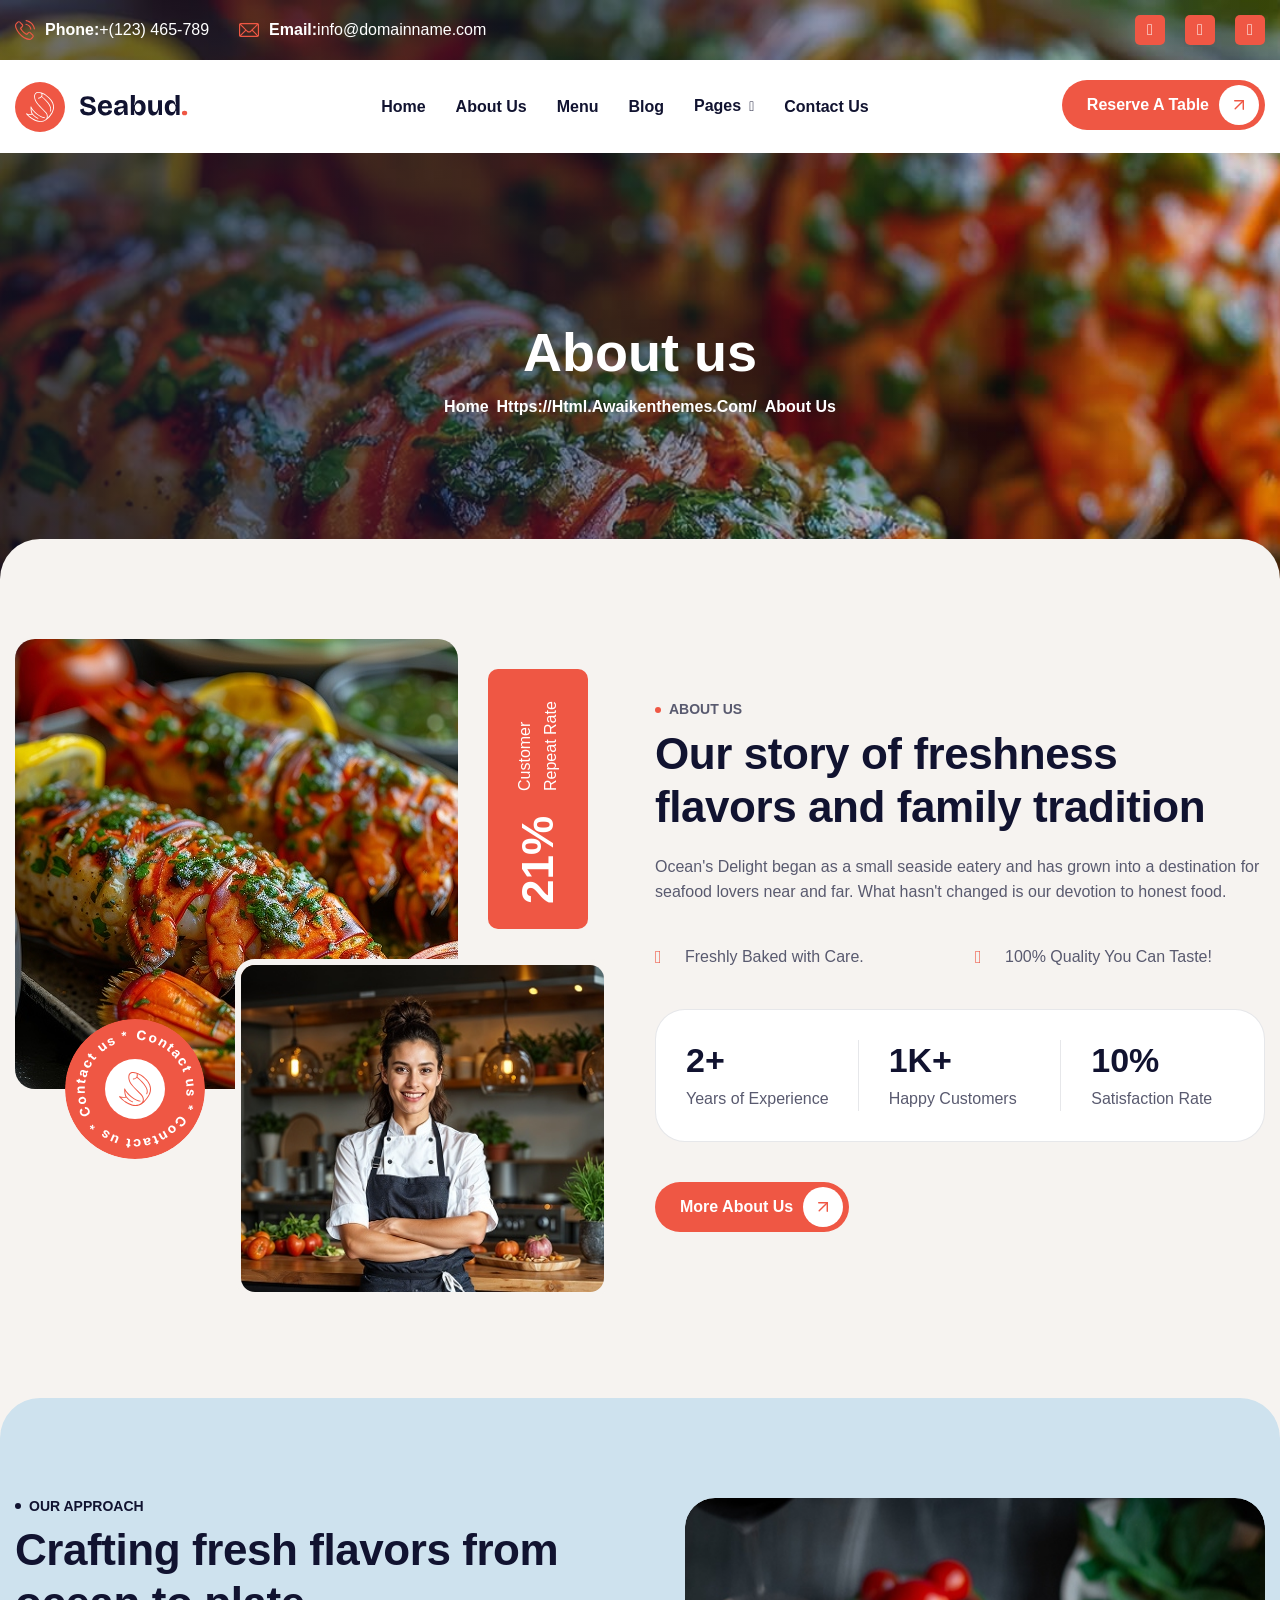
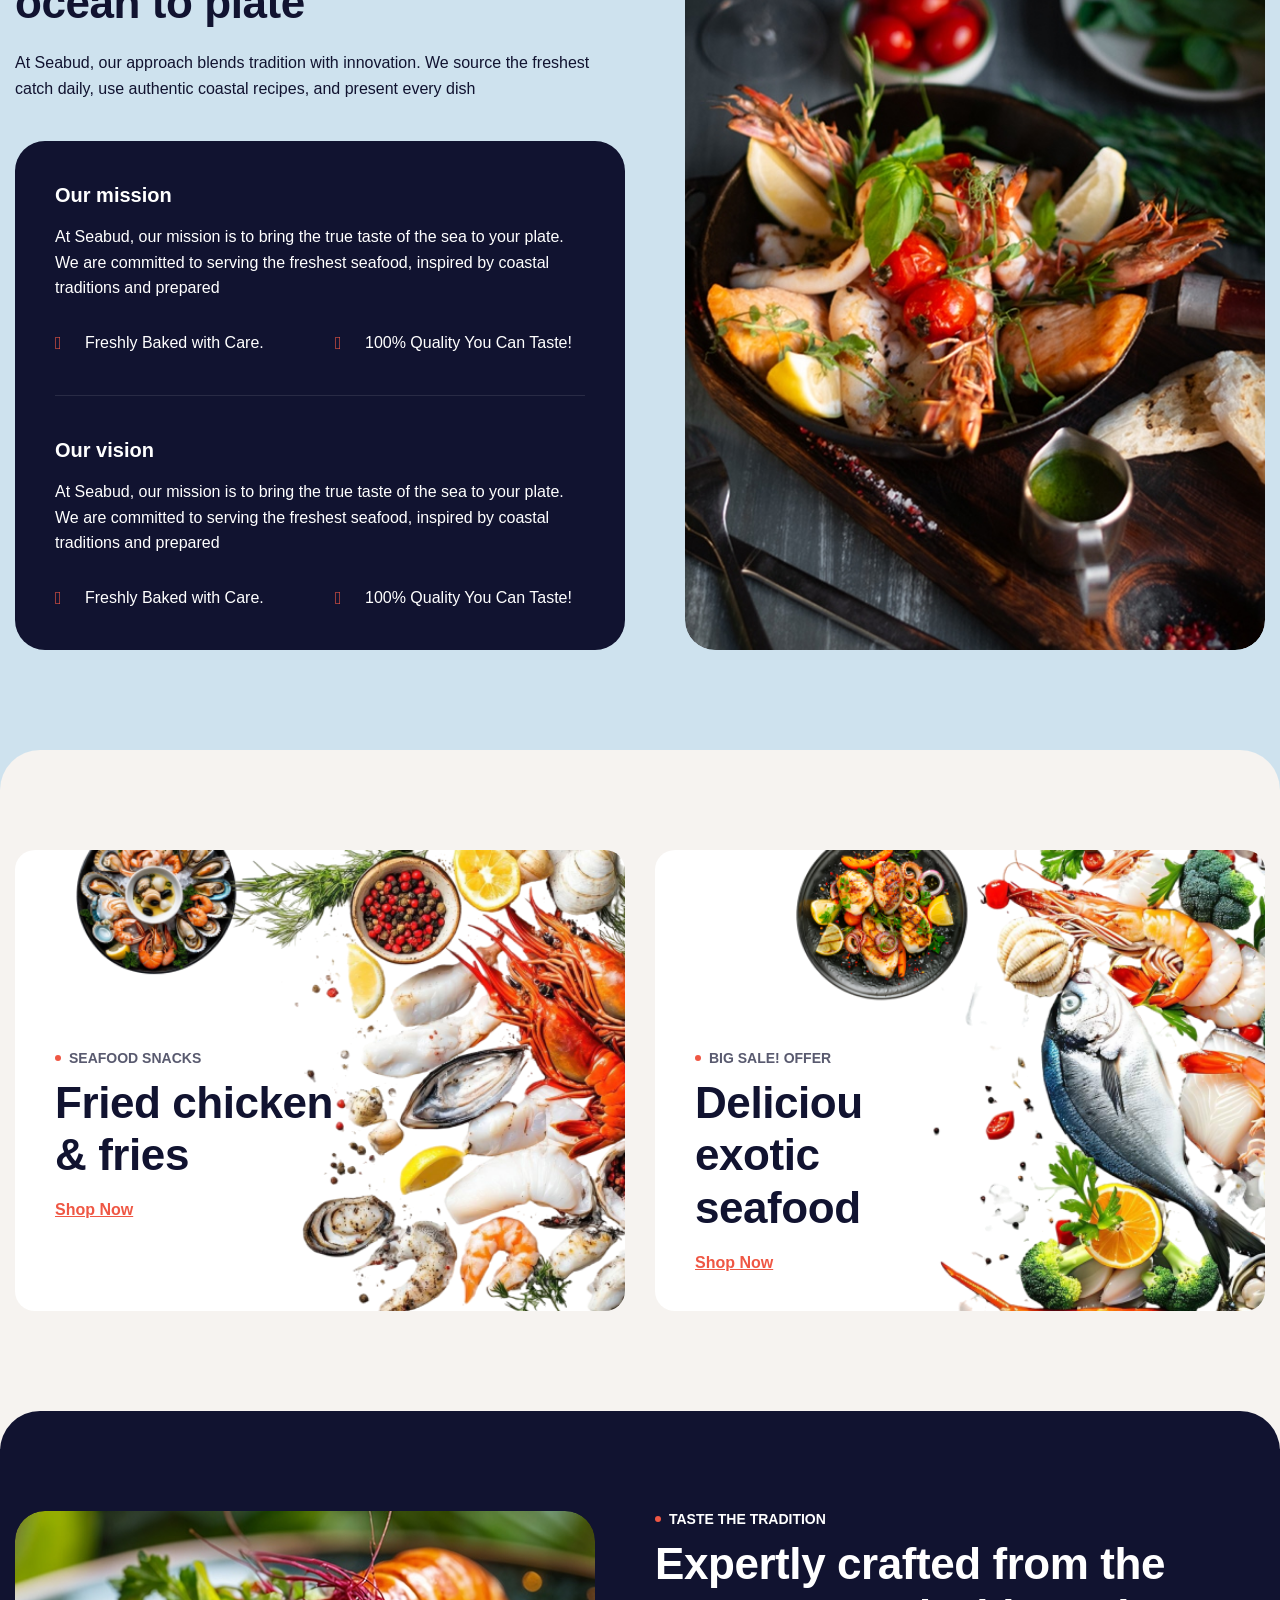
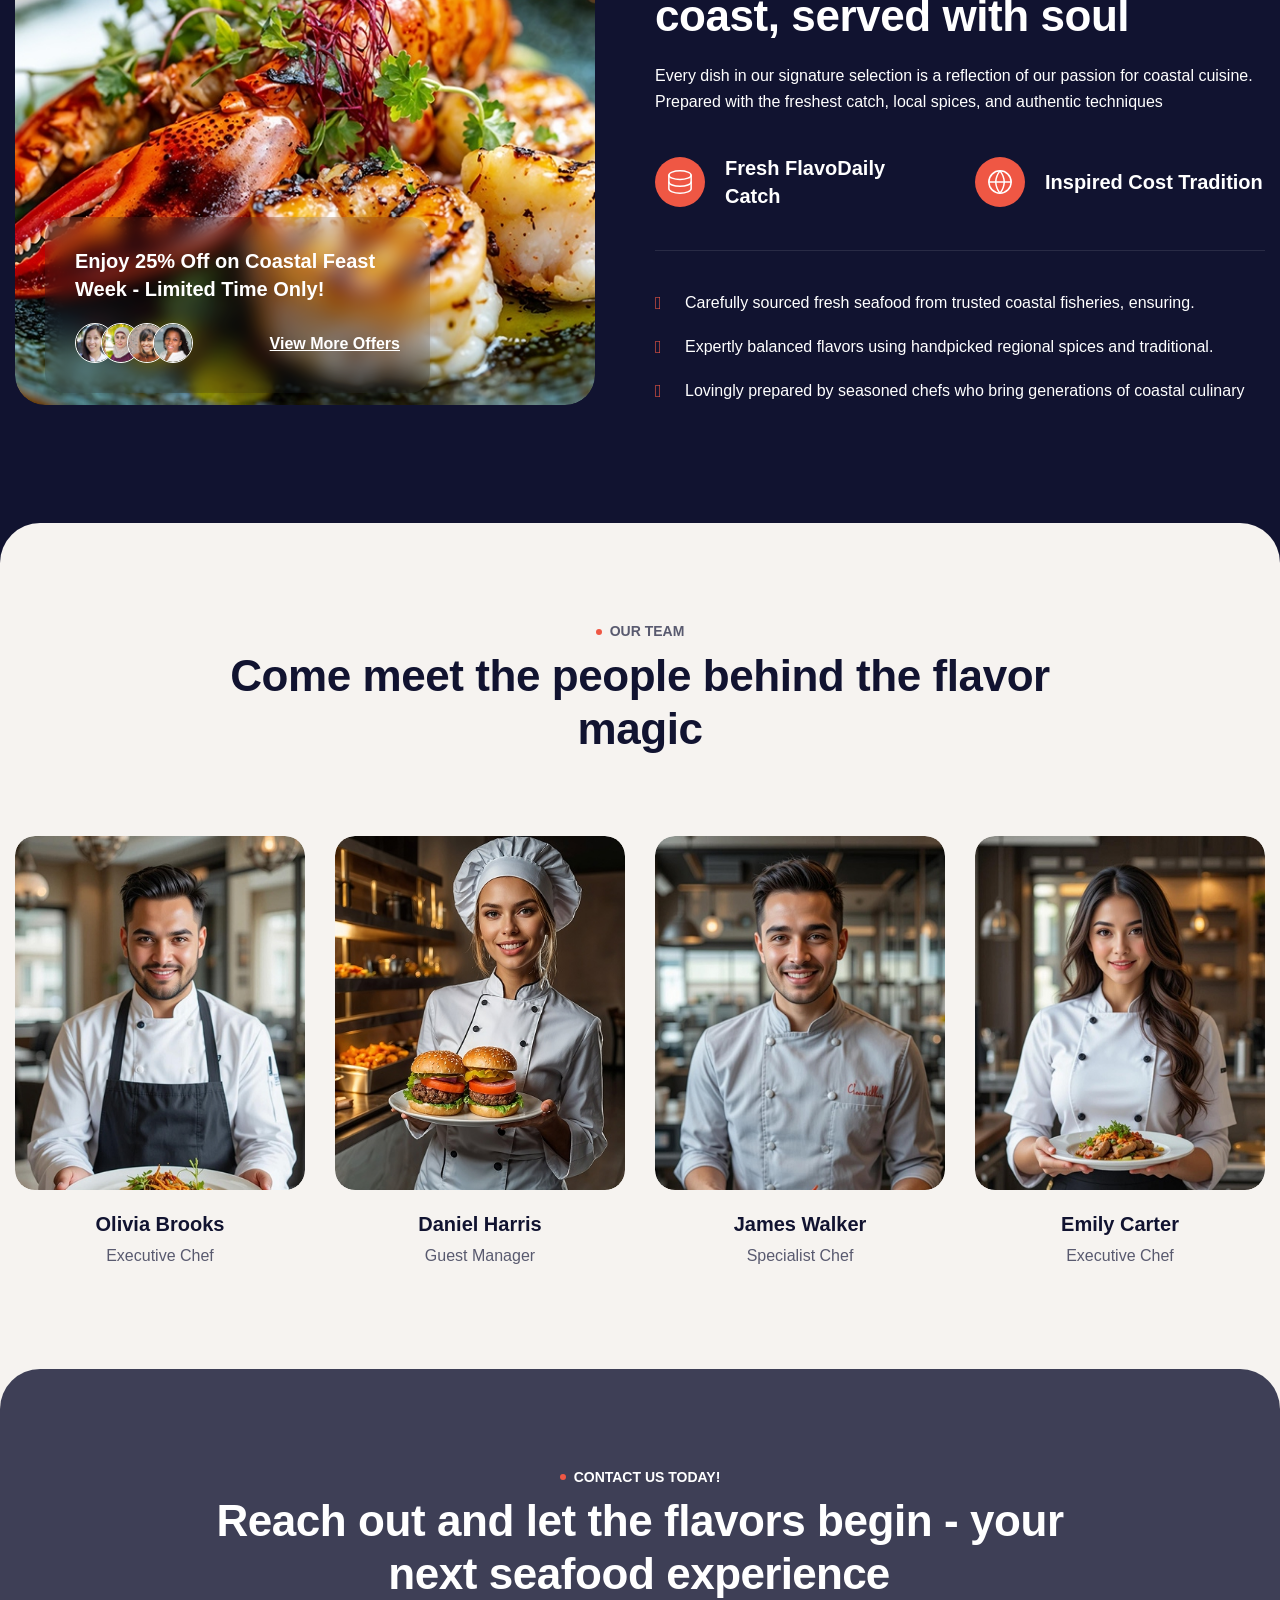
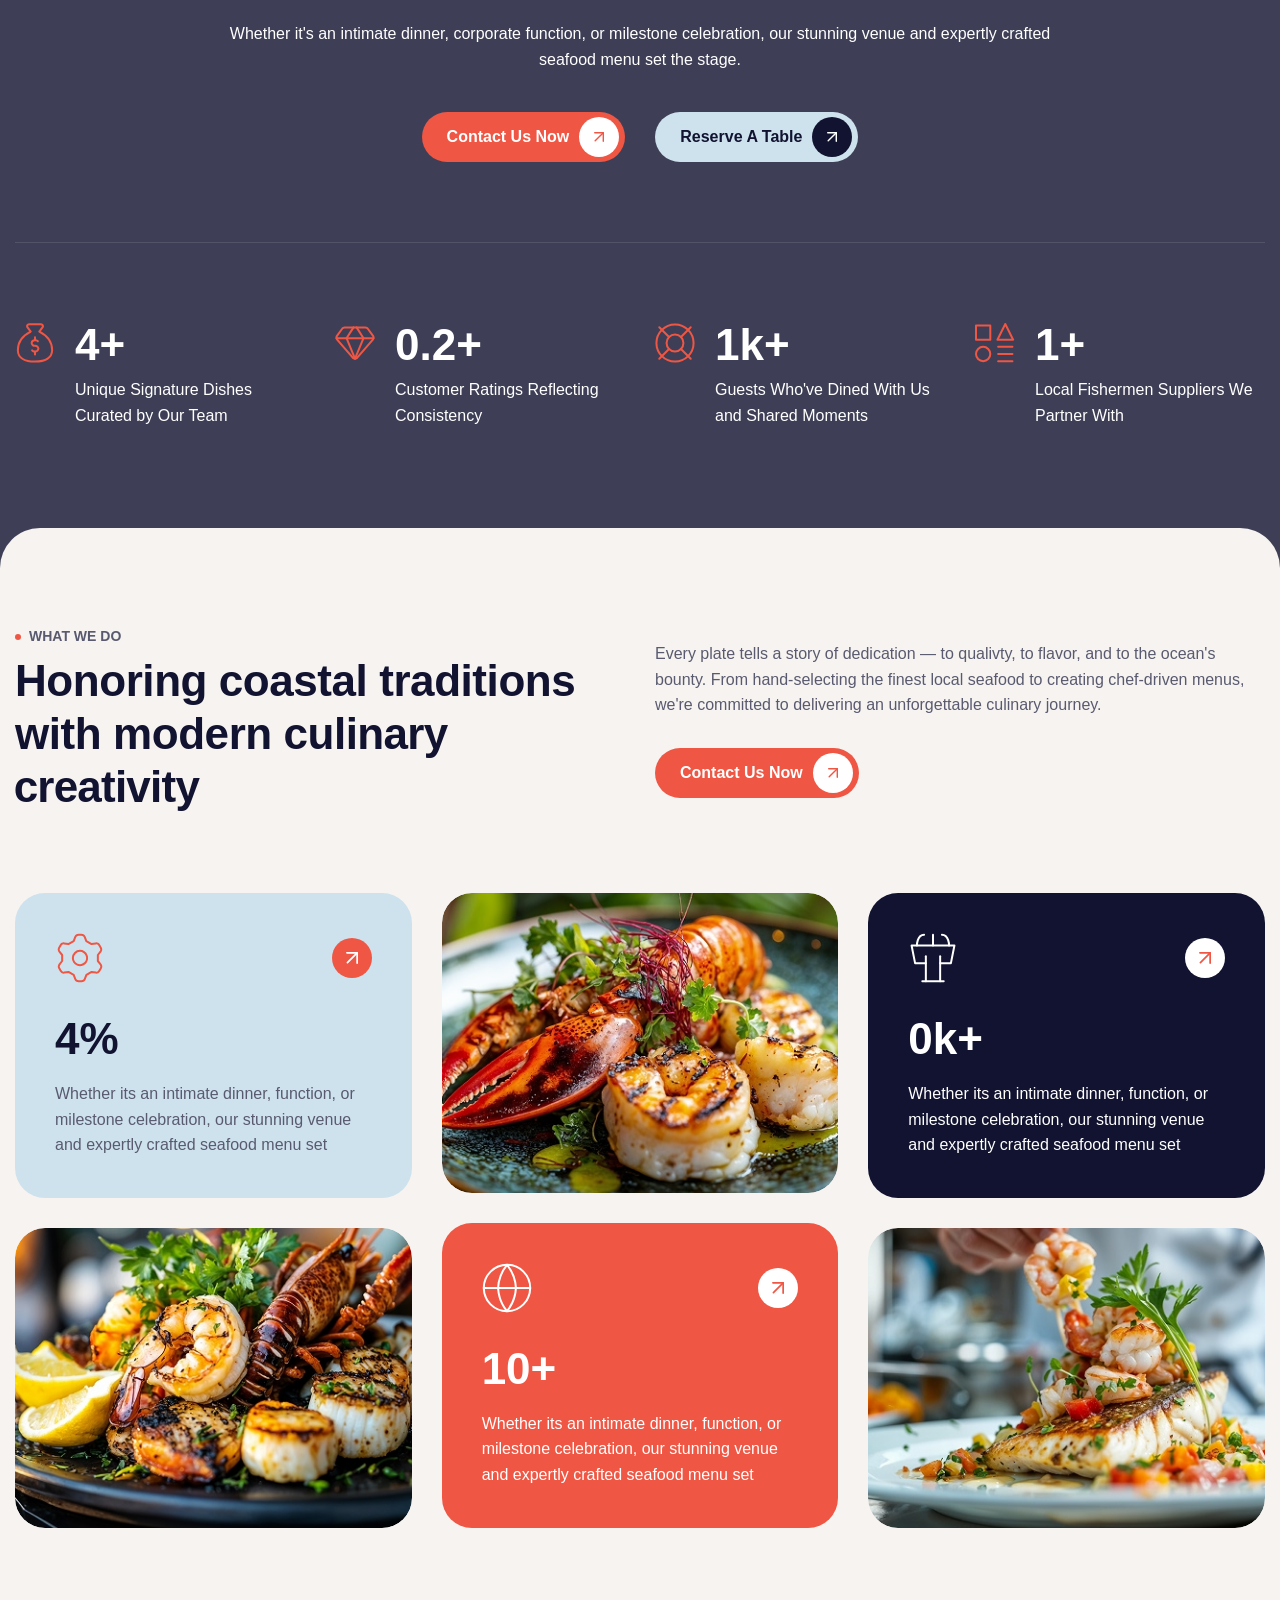
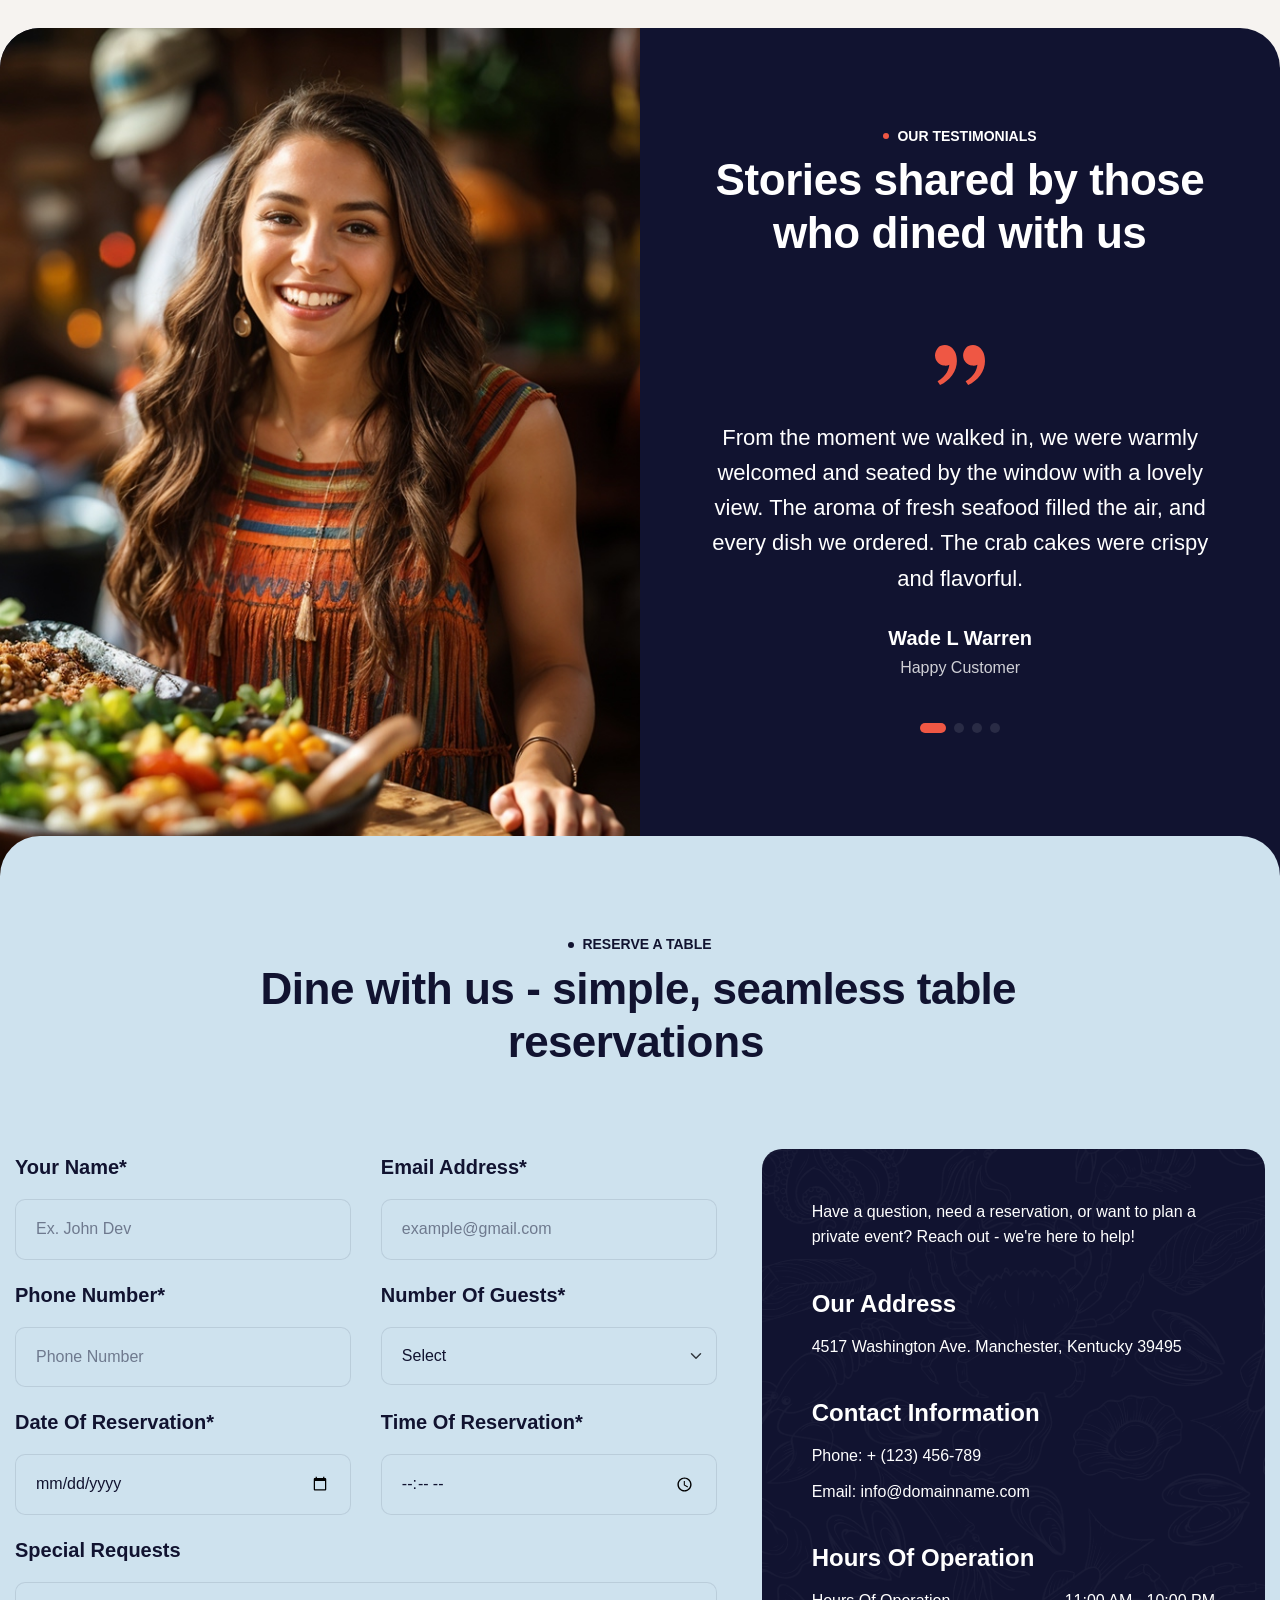
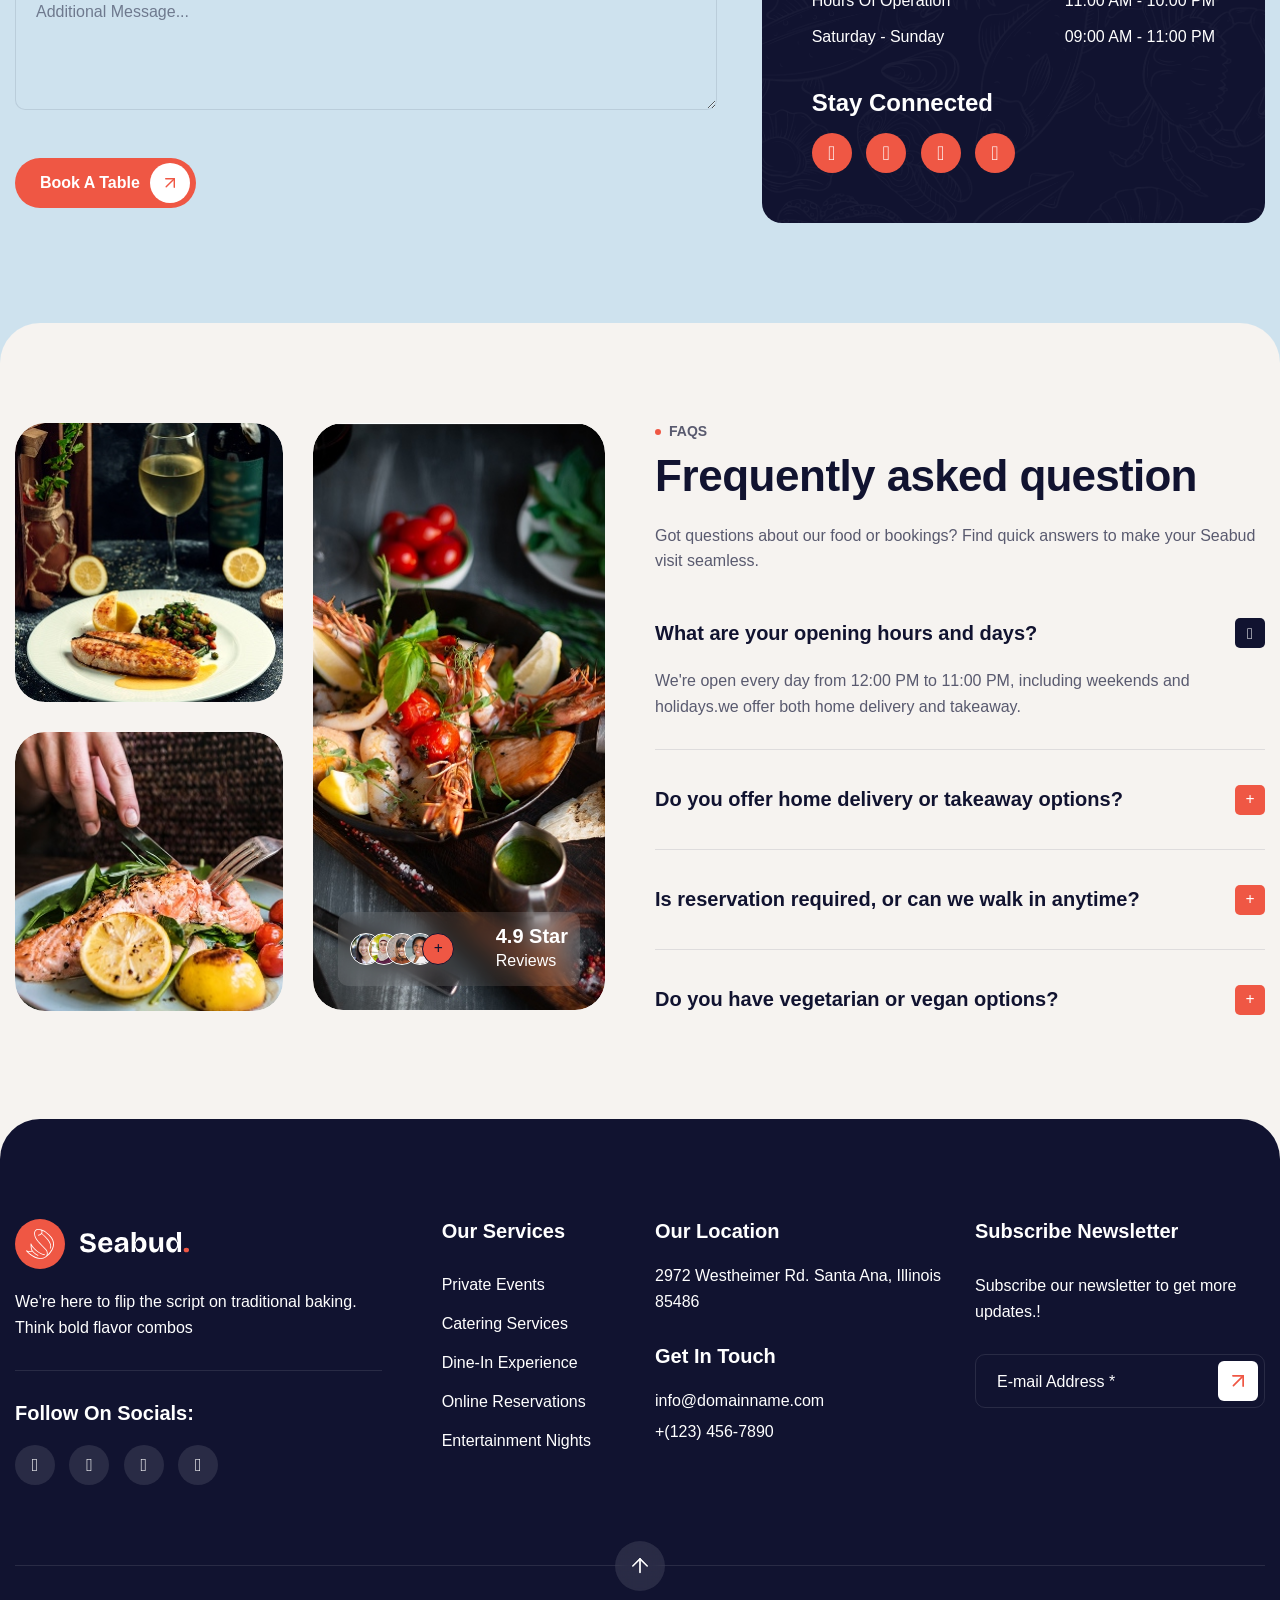
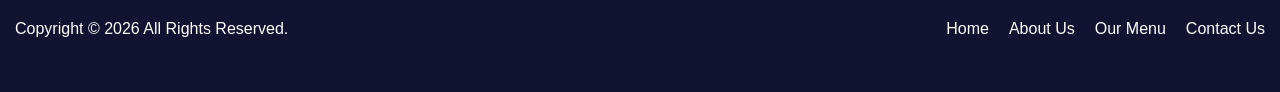
==== commit fd02b300: "Fix anchor tag structure in about.html" ====
--- a/about.html
+++ b/about.html
@@ -90,7 +90,7 @@
 					<div class="collapse navbar-collapse main-menu">
                         <div class="nav-menu-wrapper">
                             <ul class="navbar-nav mr-auto" id="menu">
-                                <li  href="index.html">Home</a>
+                                 <li ><a  href="index.html">Home</a>
                                     
                                 </li>                                
                                 <li class="nav-item"><a class="nav-link" href="about.html">About Us</a>
